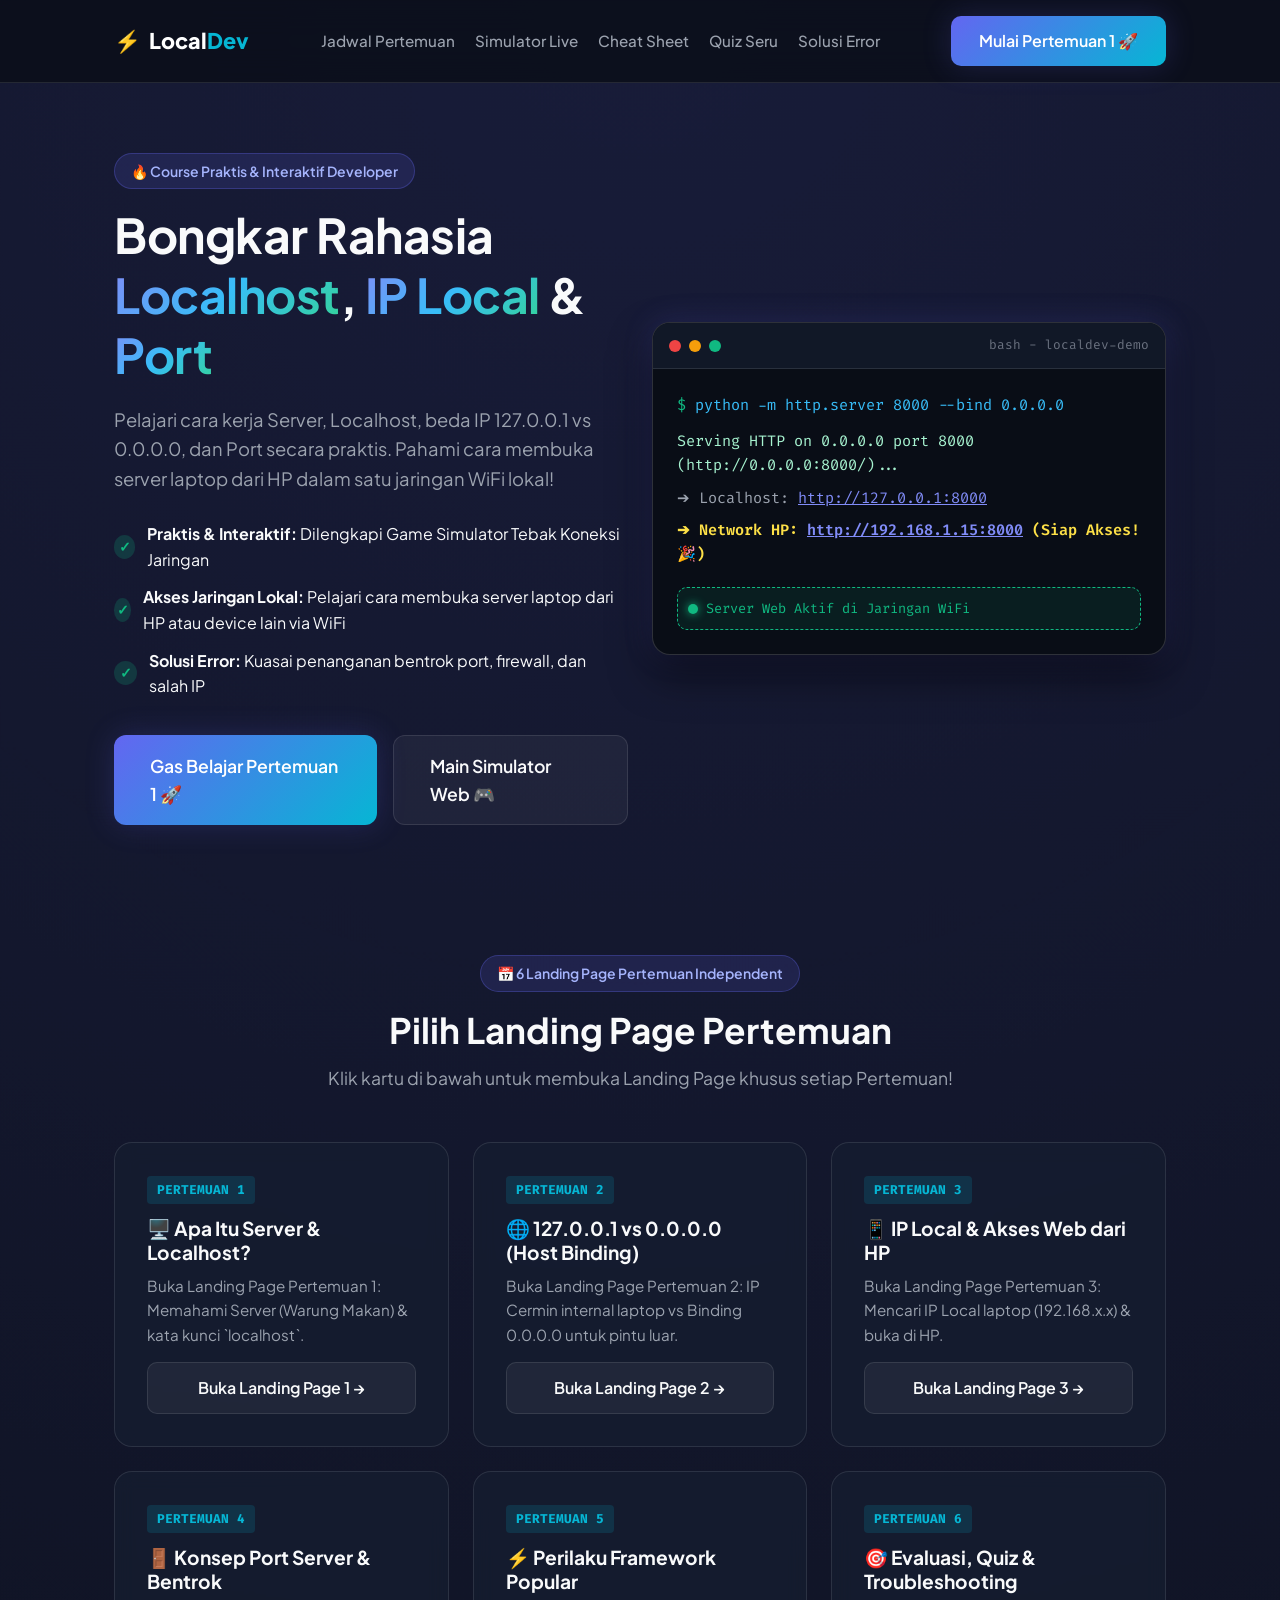
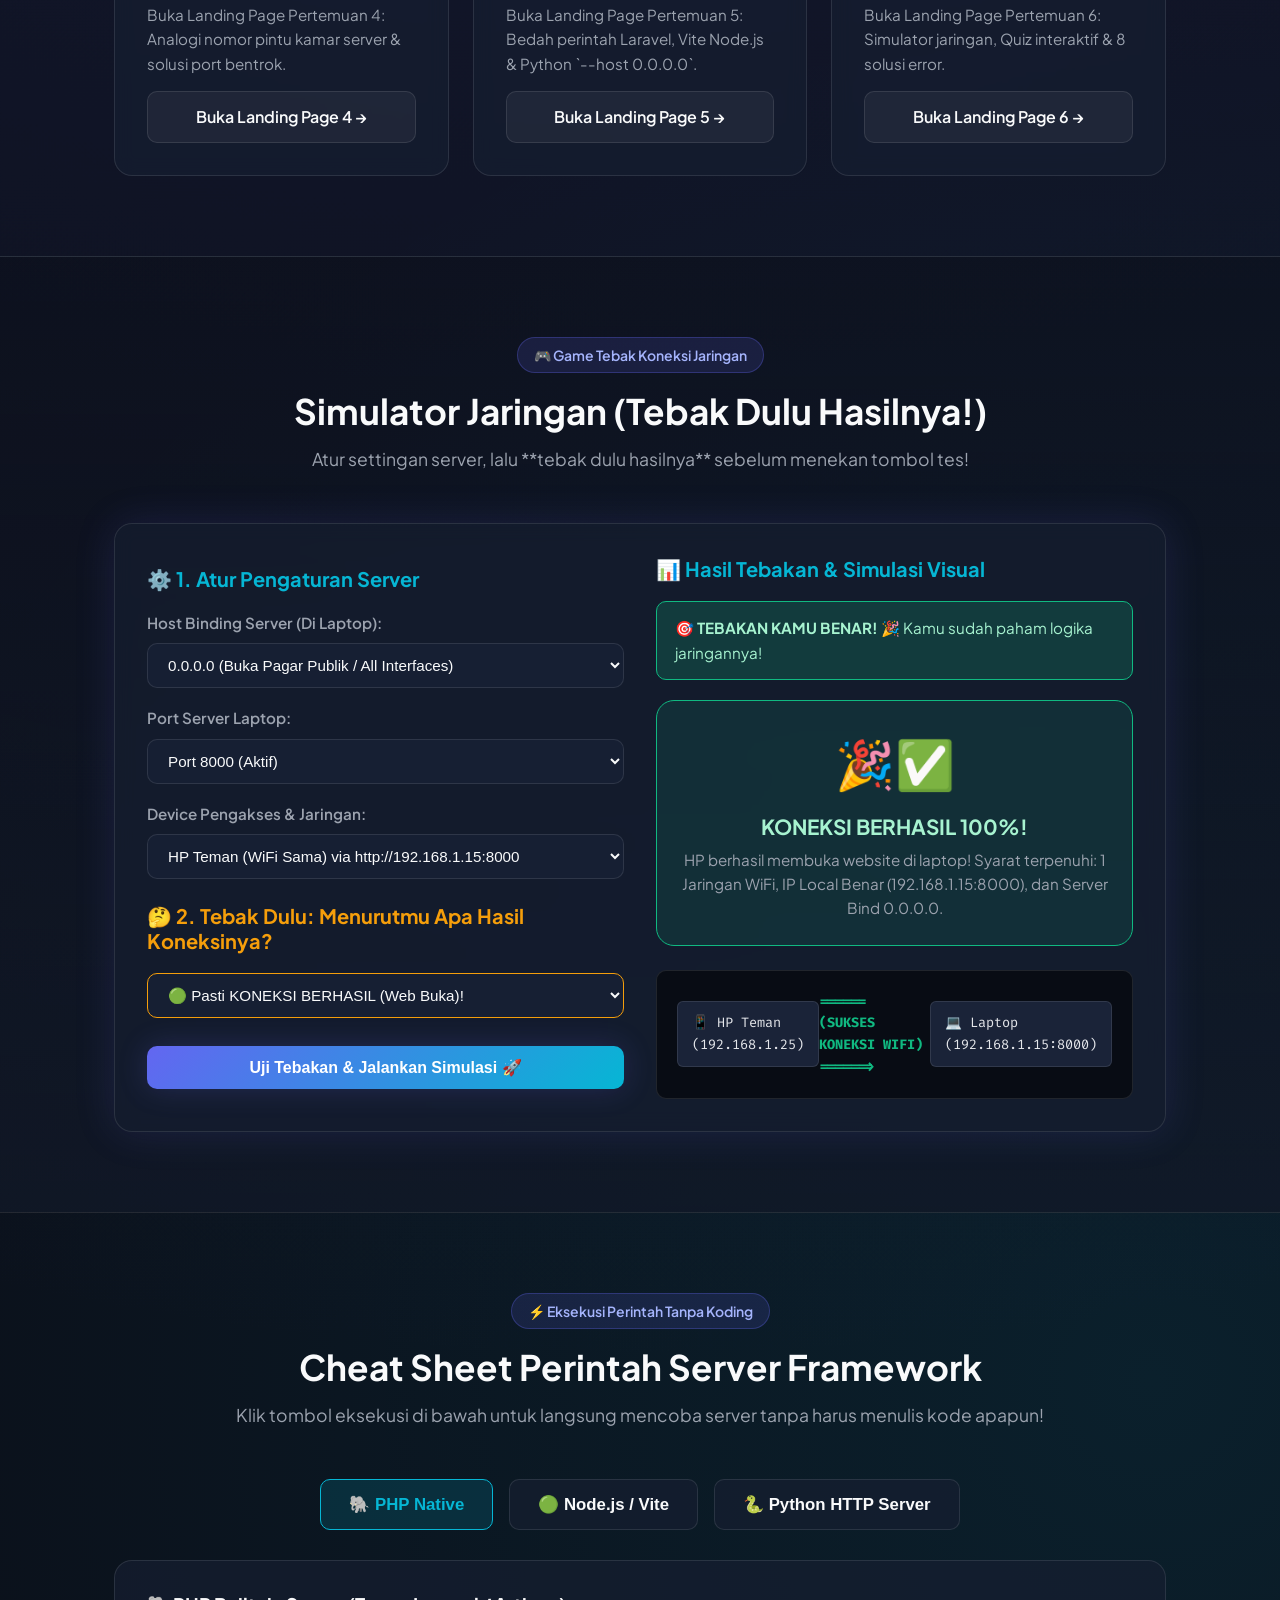
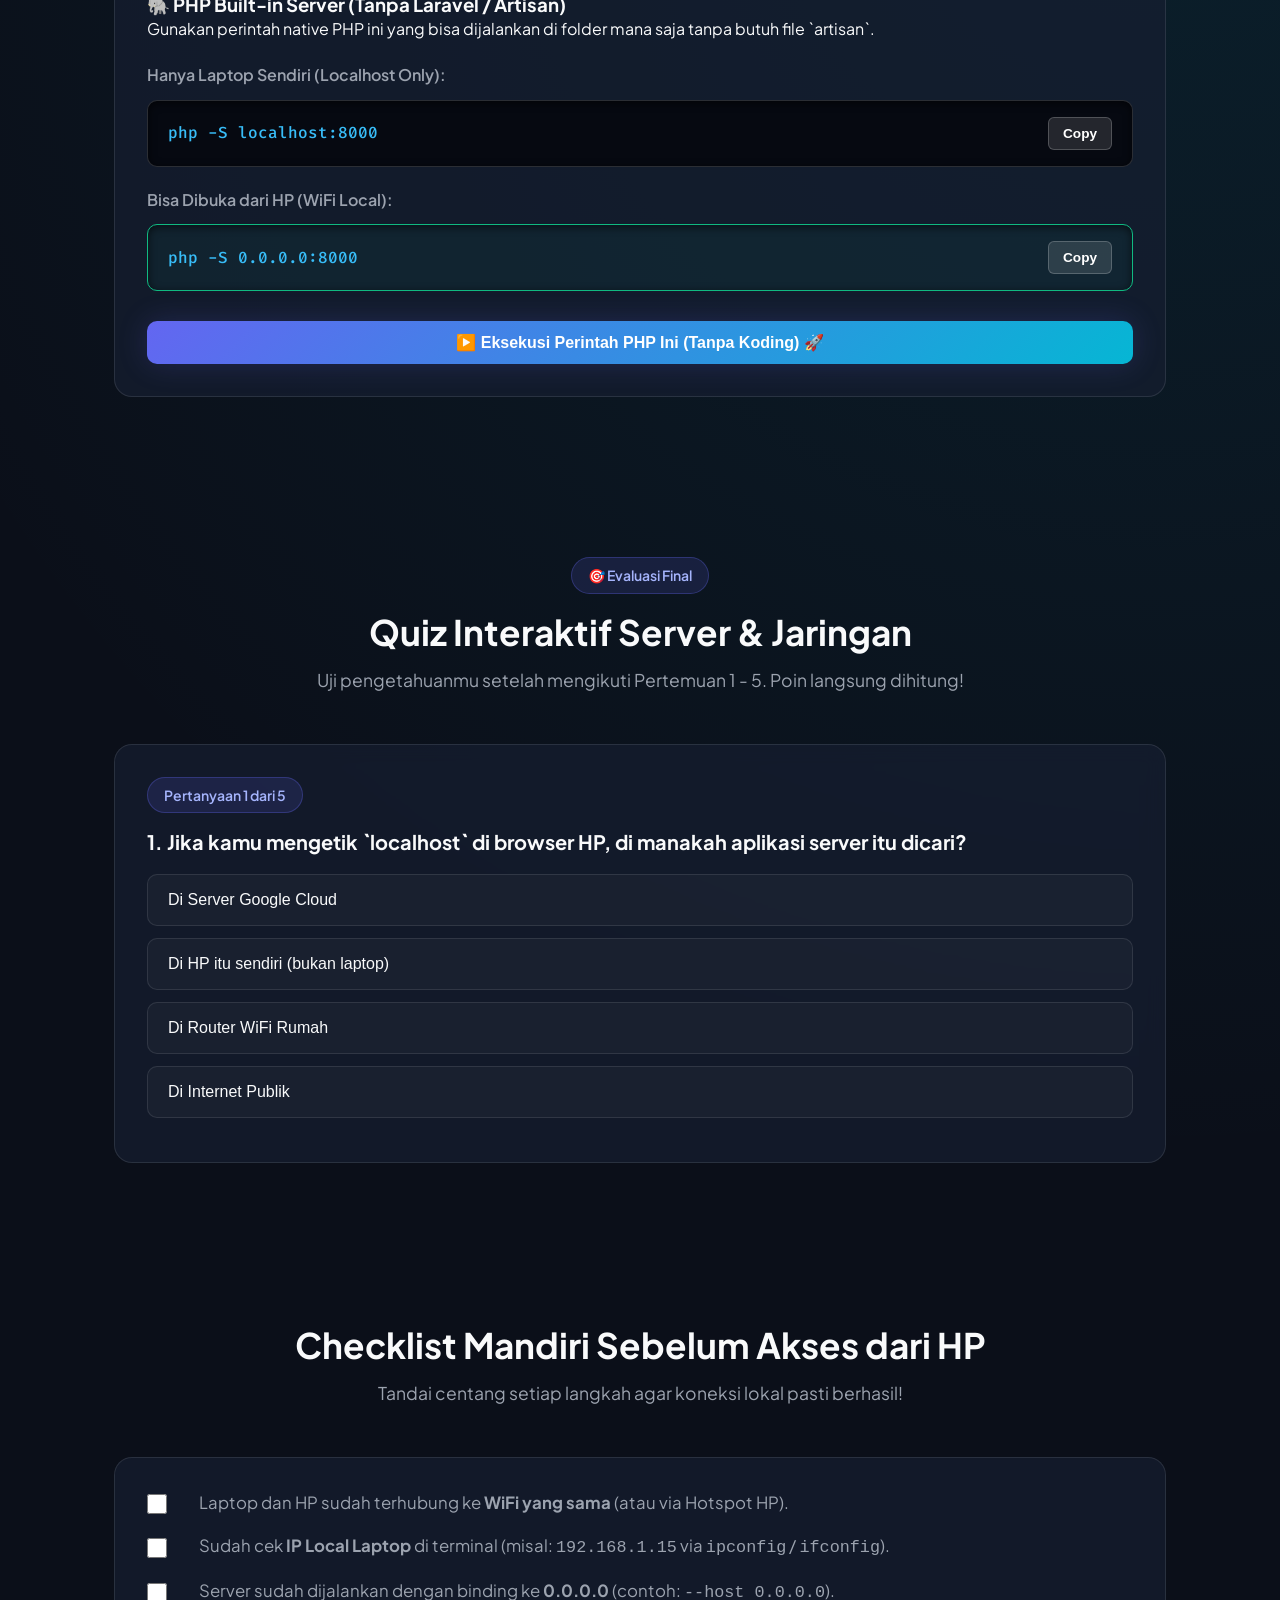
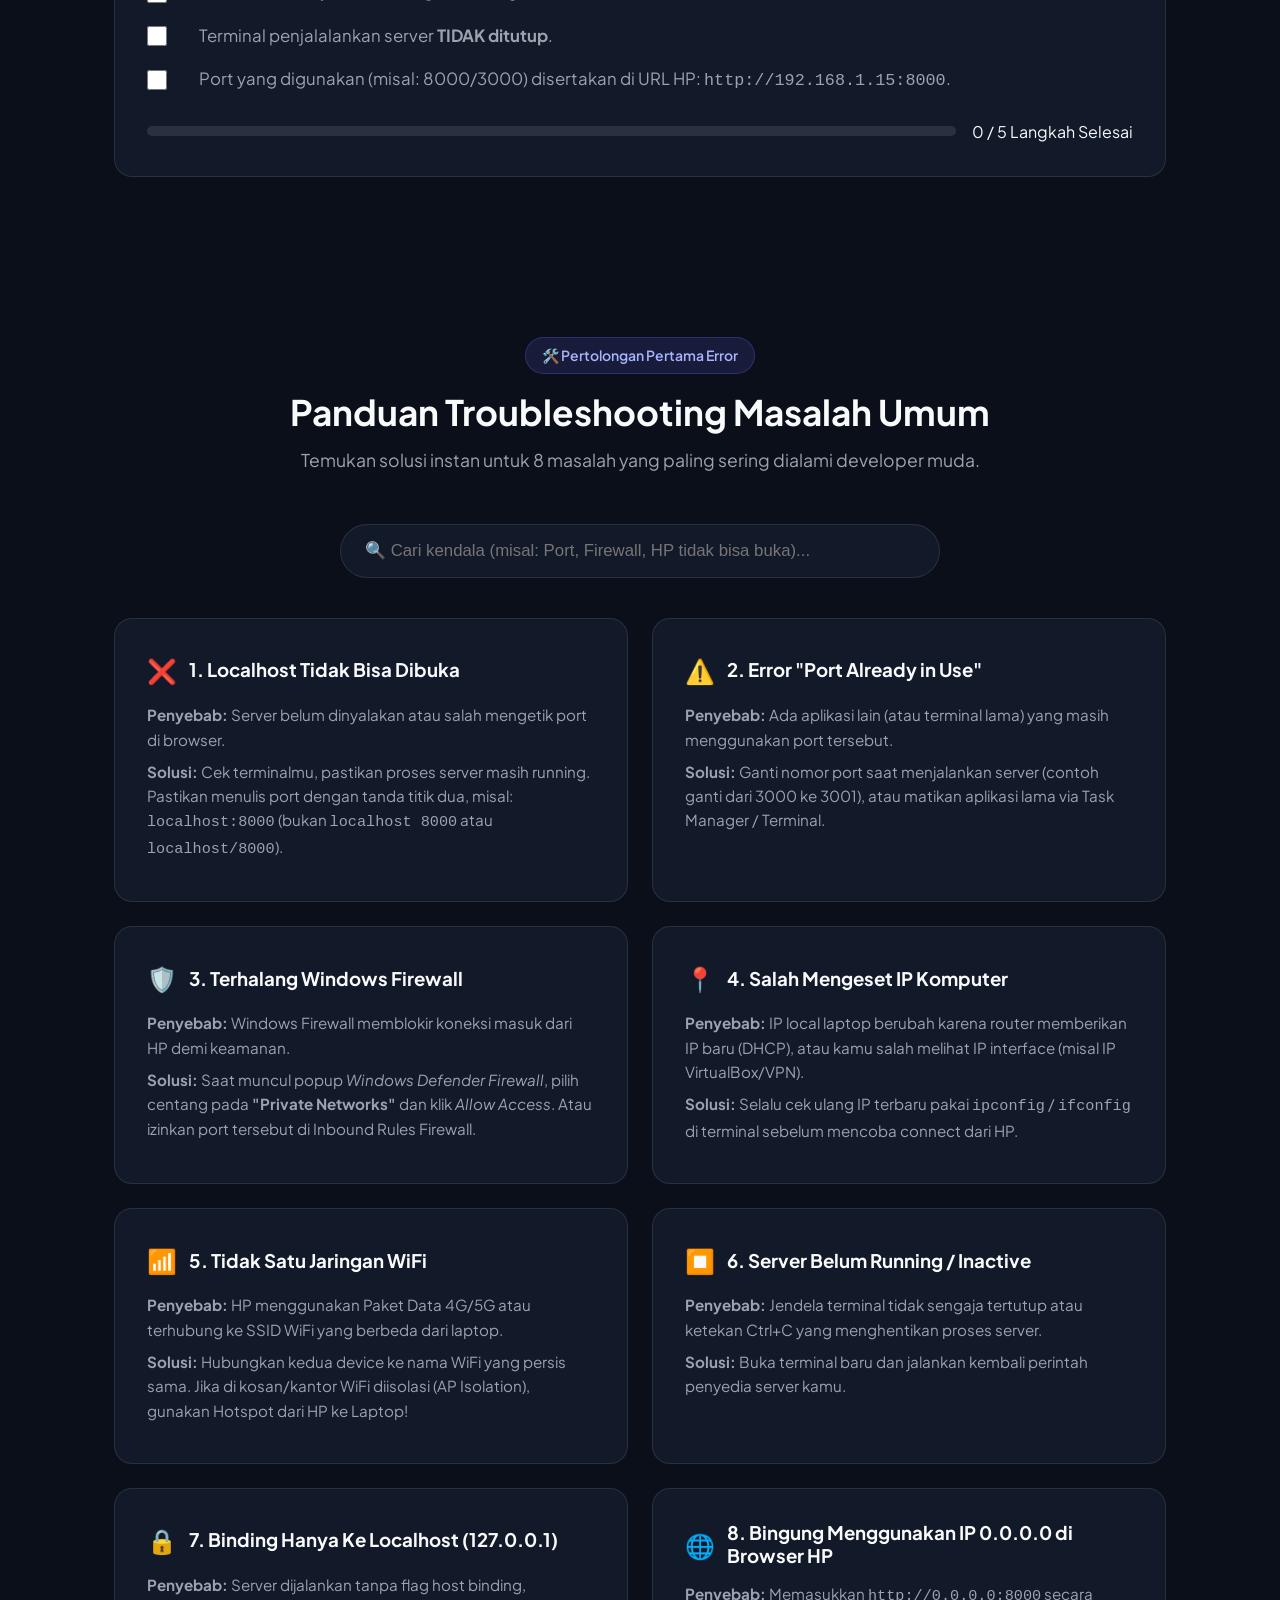
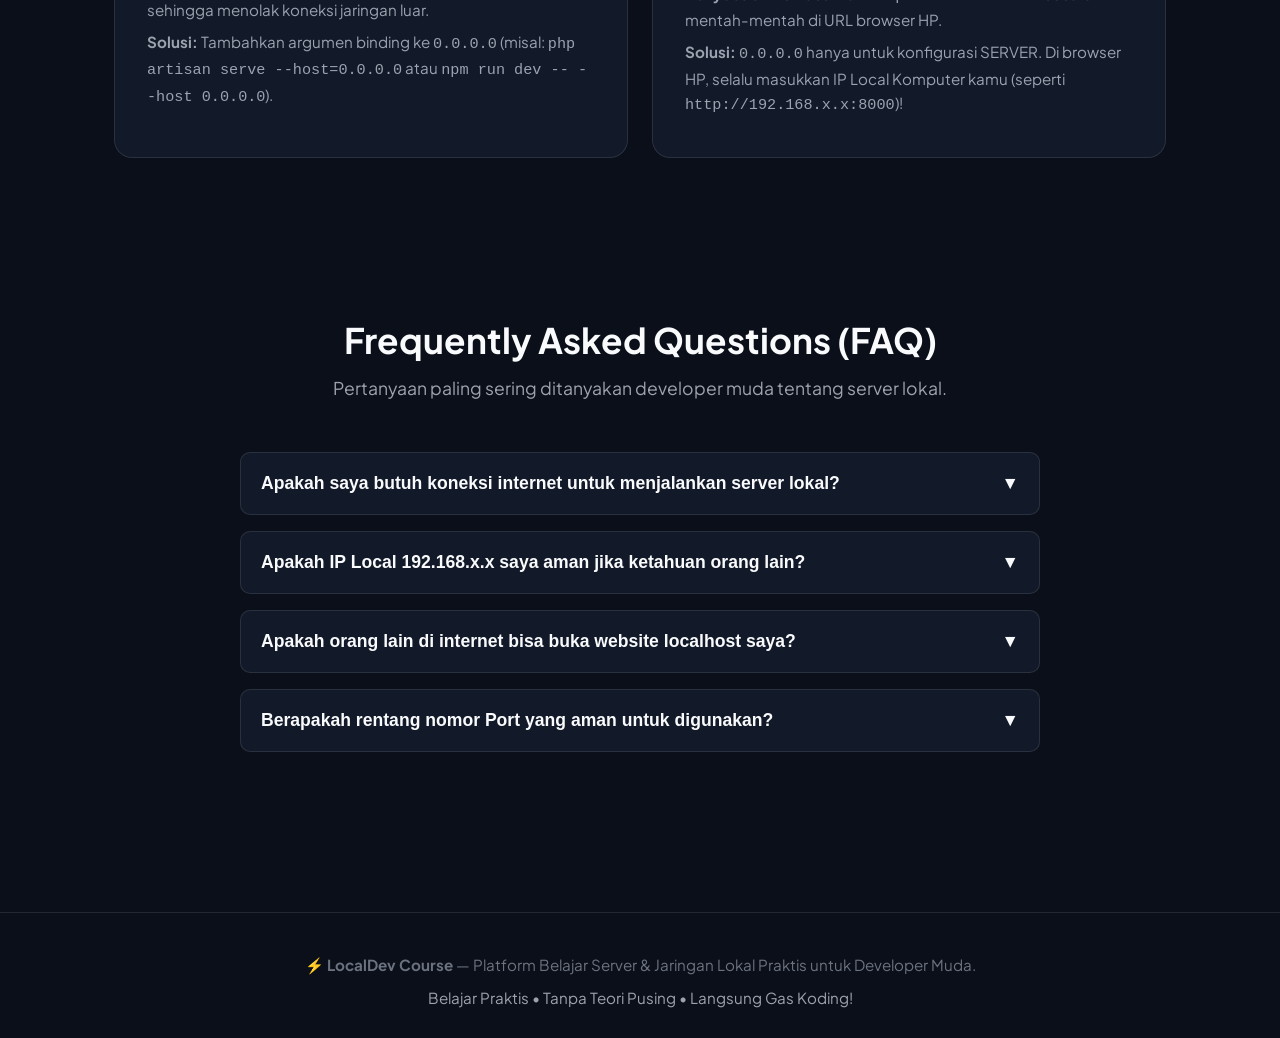
==== index.html @ bf2e50c4 "fix: Refine subtitle and benefit points for precise network accessibility wording" ====
<!DOCTYPE html>
<html lang="id">
<head>
    <meta charset="UTF-8">
    <meta name="viewport" content="width=device-width, initial-scale=1.0">
    <title>LocalDev: Master Localhost, IP Local & Port Server</title>
    <meta name="description" content="Course online interaktif 100% praktis. Pahami Server, Localhost, IP 127.0.0.1, 0.0.0.0, IP Local 192.168.x.x, dan Port tanpa teori pusing.">
    <link rel="preconnect" href="https://fonts.googleapis.com">
    <link rel="preconnect" href="https://fonts.gstatic.com" crossorigin>
    <link href="https://fonts.googleapis.com/css2?family=Plus+Jakarta+Sans:wght@400;500;600;700;800&family=Fira+Code:wght@400;500;600&display=swap" rel="stylesheet">
    <link rel="stylesheet" href="style.css">
</head>
<body>

    <!-- Header Navigation -->
    <header class="navbar">
        <div class="container nav-container">
            <a href="#" class="logo">
                <span class="logo-icon">⚡</span>
                <span class="logo-text">Local<span class="highlight">Dev</span></span>
            </a>
            <nav class="nav-links">
                <a href="#silabus">Jadwal Pertemuan</a>
                <a href="#simulator">Simulator Live</a>
                <a href="#comparator">Cheat Sheet</a>
                <a href="#quiz">Quiz Seru</a>
                <a href="#troubleshooting">Solusi Error</a>
            </nav>
            <a href="./pertemuan-1/index.html" class="btn btn-primary nav-cta">Mulai Pertemuan 1 🚀</a>
        </div>
    </header>

    <!-- Hero Section -->
    <section class="hero-section">
        <div class="container grid hero-grid">
            <div class="hero-content">
                <div class="badge">🔥 Course Praktis & Interaktif Developer</div>
                <h1 class="hero-title">
                    Bongkar Rahasia <span class="gradient-text">Localhost</span>, <span class="gradient-text">IP Local</span> & <span class="gradient-text">Port</span>
                </h1>
                <p class="hero-subtitle">
                    Pelajari cara kerja Server, Localhost, beda IP 127.0.0.1 vs 0.0.0.0, dan Port secara praktis. Pahami cara membuka server laptop dari HP dalam satu jaringan WiFi lokal!
                </p>
                <div class="hero-benefits">
                    <div class="benefit-item">
                        <span class="check-icon">✓</span>
                        <span><strong>Praktis & Interaktif:</strong> Dilengkapi Game Simulator Tebak Koneksi Jaringan</span>
                    </div>
                    <div class="benefit-item">
                        <span class="check-icon">✓</span>
                        <span><strong>Akses Jaringan Lokal:</strong> Pelajari cara membuka server laptop dari HP atau device lain via WiFi</span>
                    </div>
                    <div class="benefit-item">
                        <span class="check-icon">✓</span>
                        <span><strong>Solusi Error:</strong> Kuasai penanganan bentrok port, firewall, dan salah IP</span>
                    </div>
                </div>
                <div class="hero-actions">
                    <a href="./pertemuan-1/index.html" class="btn btn-primary btn-lg">Gas Belajar Pertemuan 1 🚀</a>
                    <a href="#simulator" class="btn btn-outline btn-lg">Main Simulator Web 🎮</a>
                </div>
            </div>

            <!-- Terminal Hero Visual -->
            <div class="hero-visual">
                <div class="terminal-card">
                    <div class="terminal-header">
                        <div class="dots">
                            <span class="dot red"></span>
                            <span class="dot yellow"></span>
                            <span class="dot green"></span>
                        </div>
                        <span class="terminal-title">bash - localdev-demo</span>
                    </div>
                    <div class="terminal-body">
                        <p class="cmd"><span class="prompt">$</span> python -m http.server 8000 --bind 0.0.0.0</p>
                        <p class="output success">Serving HTTP on 0.0.0.0 port 8000 (http://0.0.0.0:8000/)...</p>
                        <p class="output info">➔ Localhost:  <a href="#">http://127.0.0.1:8000</a></p>
                        <p class="output highlight-net">➔ Network HP:  <a href="#">http://192.168.1.15:8000</a> (Siap Akses! 🎉)</p>
                        <div class="terminal-interactive-status">
                            <span class="status-indicator online"></span> Server Web Aktif di Jaringan WiFi
                        </div>
                    </div>
                </div>
            </div>
        </div>
    </section>

    <!-- Silabus Summary Section -->
    <section id="silabus" class="section silabus-section">
        <div class="container">
            <div class="section-header text-center">
                <div class="badge">📅 6 Landing Page Pertemuan Independent</div>
                <h2 class="section-title">Pilih Landing Page Pertemuan</h2>
                <p class="section-subtitle">Klik kartu di bawah untuk membuka Landing Page khusus setiap Pertemuan!</p>
            </div>

            <div class="grid silabus-grid">
                <!-- P1 -->
                <a href="./pertemuan-1/index.html" class="card silabus-card" style="text-decoration: none;">
                    <span class="p-badge">PERTEMUAN 1</span>
                    <h3>🖥️ Apa Itu Server & Localhost?</h3>
                    <p>Buka Landing Page Pertemuan 1: Memahami Server (Warung Makan) & kata kunci `localhost`.</p>
                    <span class="btn btn-outline" style="margin-top: 15px; width: 100%;">Buka Landing Page 1 →</span>
                </a>
                <!-- P2 -->
                <a href="./pertemuan-2/index.html" class="card silabus-card" style="text-decoration: none;">
                    <span class="p-badge">PERTEMUAN 2</span>
                    <h3>🌐 127.0.0.1 vs 0.0.0.0 (Host Binding)</h3>
                    <p>Buka Landing Page Pertemuan 2: IP Cermin internal laptop vs Binding 0.0.0.0 untuk pintu luar.</p>
                    <span class="btn btn-outline" style="margin-top: 15px; width: 100%;">Buka Landing Page 2 →</span>
                </a>
                <!-- P3 -->
                <a href="./pertemuan-3/index.html" class="card silabus-card" style="text-decoration: none;">
                    <span class="p-badge">PERTEMUAN 3</span>
                    <h3>📱 IP Local & Akses Web dari HP</h3>
                    <p>Buka Landing Page Pertemuan 3: Mencari IP Local laptop (192.168.x.x) & buka di HP.</p>
                    <span class="btn btn-outline" style="margin-top: 15px; width: 100%;">Buka Landing Page 3 →</span>
                </a>
                <!-- P4 -->
                <a href="./pertemuan-4/index.html" class="card silabus-card" style="text-decoration: none;">
                    <span class="p-badge">PERTEMUAN 4</span>
                    <h3>🚪 Konsep Port Server & Bentrok</h3>
                    <p>Buka Landing Page Pertemuan 4: Analogi nomor pintu kamar server & solusi port bentrok.</p>
                    <span class="btn btn-outline" style="margin-top: 15px; width: 100%;">Buka Landing Page 4 →</span>
                </a>
                <!-- P5 -->
                <a href="./pertemuan-5/index.html" class="card silabus-card" style="text-decoration: none;">
                    <span class="p-badge">PERTEMUAN 5</span>
                    <h3>⚡ Perilaku Framework Popular</h3>
                    <p>Buka Landing Page Pertemuan 5: Bedah perintah Laravel, Vite Node.js & Python `--host 0.0.0.0`.</p>
                    <span class="btn btn-outline" style="margin-top: 15px; width: 100%;">Buka Landing Page 5 →</span>
                </a>
                <!-- P6 -->
                <a href="./pertemuan-6/index.html" class="card silabus-card" style="text-decoration: none;">
                    <span class="p-badge">PERTEMUAN 6</span>
                    <h3>🎯 Evaluasi, Quiz & Troubleshooting</h3>
                    <p>Buka Landing Page Pertemuan 6: Simulator jaringan, Quiz interaktif & 8 solusi error.</p>
                    <span class="btn btn-outline" style="margin-top: 15px; width: 100%;">Buka Landing Page 6 →</span>
                </a>
            </div>
        </div>
    </section>

    <!-- Interactive Simulator Game with Guess Step -->
    <section id="simulator" class="section simulator-section">
        <div class="container">
            <div class="section-header text-center">
                <div class="badge">🎮 Game Tebak Koneksi Jaringan</div>
                <h2 class="section-title">Simulator Jaringan (Tebak Dulu Hasilnya!)</h2>
                <p class="section-subtitle">Atur settingan server, lalu **tebak dulu hasilnya** sebelum menekan tombol tes!</p>
            </div>

            <div class="card simulator-card">
                <div class="grid simulator-grid">
                    <!-- Controls & Guess Input -->
                    <div class="sim-controls">
                        <h3>⚙️ 1. Atur Pengaturan Server</h3>
                        
                        <div class="sim-group">
                            <label>Host Binding Server (Di Laptop):</label>
                            <select id="sim-bind" class="sim-select">
                                <option value="127.0.0.1">127.0.0.1 (Loopback / Cermin Intern)</option>
                                <option value="0.0.0.0" selected>0.0.0.0 (Buka Pagar Publik / All Interfaces)</option>
                            </select>
                        </div>

                        <div class="sim-group">
                            <label>Port Server Laptop:</label>
                            <select id="sim-port" class="sim-select">
                                <option value="8000">Port 8000 (Aktif)</option>
                                <option value="3000">Port 3000 (Bentrok dengan Node.js)</option>
                            </select>
                        </div>

                        <div class="sim-group">
                            <label>Device Pengakses & Jaringan:</label>
                            <select id="sim-device" class="sim-select">
                                <option value="laptop-localhost">Laptop Sendiri via http://localhost:8000</option>
                                <option value="hp-wifi-correct" selected>HP Teman (WiFi Sama) via http://192.168.1.15:8000</option>
                                <option value="hp-wifi-wrong-ip">HP Teman (WiFi Sama) via http://0.0.0.0:8000 (Salah IP)</option>
                                <option value="hp-cellular">HP Pakai Paket Data 4G/5G (Beda Jaringan)</option>
                            </select>
                        </div>

                        <h3 style="margin-top: 24px; color: var(--warning);">🤔 2. Tebak Dulu: Menurutmu Apa Hasil Koneksinya?</h3>
                        <div class="sim-group">
                            <select id="sim-guess" class="sim-select" style="border-color: var(--warning);">
                                <option value="success">🟢 Pasti KONEKSI BERHASIL (Web Buka)!</option>
                                <option value="refused">🔒 KONEKSI DITOLAK (Locked 127.0.0.1)</option>
                                <option value="conflict">💥 ERROR PORT BENTROK (Port in Use)</option>
                                <option value="fail_net">📡 GAGAL (Beda Jaringan / Salah Tulis IP)</option>
                            </select>
                        </div>

                        <button class="btn btn-primary w-100" onclick="runSimulation()">Uji Tebakan & Jalankan Simulasi 🚀</button>
                    </div>

                    <!-- Visual Output & Guess Feedback -->
                    <div class="sim-visual-box">
                        <h3>📊 Hasil Tebakan & Simulasi Visual</h3>
                        
                        <div id="sim-guess-feedback" class="guess-badge correct">
                            🎯 Pilih settingan di samping dan tebak hasilnya!
                        </div>

                        <div id="sim-result-card" class="sim-status-card success">
                            <div class="sim-icon" id="sim-icon">🎉</div>
                            <h4 id="sim-status-title">Koneksi Berhasil!</h4>
                            <p id="sim-status-desc">HP berhasil mengakses website di laptop karena server menggunakan binding 0.0.0.0 dan berada dalam 1 jaringan WiFi yang sama.</p>
                        </div>

                        <div class="sim-flow-diagram">
                            <div class="flow-node" id="node-device">📱 HP Teman (192.168.1.25)</div>
                            <div class="flow-line" id="flow-line">-------------------></div>
                            <div class="flow-node" id="node-server">💻 Laptop (192.168.1.15:8000)</div>
                        </div>
                    </div>
                </div>
            </div>
        </div>
    </section>

    <!-- Framework Command Comparator Section (Zero-Code Execution) -->
    <section id="comparator" class="section comparator-section">
        <div class="container">
            <div class="section-header text-center">
                <div class="badge">⚡ Eksekusi Perintah Tanpa Koding</div>
                <h2 class="section-title">Cheat Sheet Perintah Server Framework</h2>
                <p class="section-subtitle">Klik tombol eksekusi di bawah untuk langsung mencoba server tanpa harus menulis kode apapun!</p>
            </div>

            <div class="comparator-wrapper">
                <div class="lang-selector">
                    <button class="lang-btn active" onclick="switchLang('php')">🐘 PHP Native</button>
                    <button class="lang-btn" onclick="switchLang('node')">🟢 Node.js / Vite</button>
                    <button class="lang-btn" onclick="switchLang('python')">🐍 Python HTTP Server</button>
                </div>

                <div class="lang-box-container">
                    <!-- PHP -->
                    <div id="lang-php" class="lang-card active">
                        <h3>🐘 PHP Built-in Server (Tanpa Laravel / Artisan)</h3>
                        <p>Gunakan perintah native PHP ini yang bisa dijalankan di folder mana saja tanpa butuh file `artisan`.</p>
                        <div class="cmd-group">
                            <label>Hanya Laptop Sendiri (Localhost Only):</label>
                            <div class="code-block">
                                <code>php -S localhost:8000</code>
                                <button class="copy-btn" onclick="copyCode(this)">Copy</button>
                            </div>
                        </div>
                        <div class="cmd-group">
                            <label>Bisa Dibuka dari HP (WiFi Local):</label>
                            <div class="code-block highlight-code">
                                <code>php -S 0.0.0.0:8000</code>
                                <button class="copy-btn" onclick="copyCode(this)">Copy</button>
                            </div>
                        </div>
                        
                        <div style="margin-top: 20px;">
                            <button class="btn btn-primary w-100" onclick="executeCheatCode('php')">▶️ Eksekusi Perintah PHP Ini (Tanpa Koding) 🚀</button>
                        </div>
                        
                        <div id="term-output-php" class="terminal-card hidden" style="margin-top: 20px; font-size: 0.9rem;"></div>
                    </div>

                    <!-- Node.js -->
                    <div id="lang-node" class="lang-card">
                        <h3>🟢 Node.js & Vite Commands</h3>
                        <p>Vite / Next.js membatasi akses network demi keamanan default development.</p>
                        <div class="cmd-group">
                            <label>Hanya Laptop Sendiri (Localhost Only):</label>
                            <div class="code-block">
                                <code>npm run dev</code>
                                <button class="copy-btn" onclick="copyCode(this)">Copy</button>
                            </div>
                        </div>
                        <div class="cmd-group">
                            <label>Bisa Dibuka dari HP (WiFi Local):</label>
                            <div class="code-block highlight-code">
                                <code>npm run dev -- --host 0.0.0.0</code>
                                <button class="copy-btn" onclick="copyCode(this)">Copy</button>
                            </div>
                        </div>
                        
                        <div style="margin-top: 20px;">
                            <button class="btn btn-primary w-100" onclick="executeCheatCode('node')">▶️ Eksekusi Perintah Node/Vite Ini (Tanpa Koding) 🚀</button>
                        </div>

                        <div id="term-output-node" class="terminal-card hidden" style="margin-top: 20px; font-size: 0.9rem;"></div>
                    </div>

                    <!-- Python -->
                    <div id="lang-python" class="lang-card">
                        <h3>🐍 Python Server Commands</h3>
                        <p>Server web praktis bawaan Python tanpa install library/framework tambahan.</p>
                        <div class="cmd-group">
                            <label>Hanya Laptop Sendiri (Loopback):</label>
                            <div class="code-block">
                                <code>python -m http.server 8000 --bind 127.0.0.1</code>
                                <button class="copy-btn" onclick="copyCode(this)">Copy</button>
                            </div>
                        </div>
                        <div class="cmd-group">
                            <label>Bisa Dibuka dari HP (WiFi Local):</label>
                            <div class="code-block highlight-code">
                                <code>python -m http.server 8000 --bind 0.0.0.0</code>
                                <button class="copy-btn" onclick="copyCode(this)">Copy</button>
                            </div>
                        </div>
                        
                        <div style="margin-top: 20px;">
                            <button class="btn btn-primary w-100" onclick="executeCheatCode('python')">▶️ Eksekusi Perintah Python Ini (Tanpa Koding) 🚀</button>
                        </div>

                        <div id="term-output-python" class="terminal-card hidden" style="margin-top: 20px; font-size: 0.9rem;"></div>
                    </div>
                </div>
            </div>
        </div>
    </section>

    <!-- Quiz Interaktif Section -->
    <section id="quiz" class="section quiz-section">
        <div class="container">
            <div class="section-header text-center">
                <div class="badge">🎯 Evaluasi Final</div>
                <h2 class="section-title">Quiz Interaktif Server & Jaringan</h2>
                <p class="section-subtitle">Uji pengetahuanmu setelah mengikuti Pertemuan 1 - 5. Poin langsung dihitung!</p>
            </div>

            <div class="quiz-container card">
                <div id="quiz-wrapper">
                    <!-- Dynamic Quiz Rendered via JS -->
                </div>
                <div id="quiz-result" class="quiz-result hidden">
                    <h3>🎉 Hasil Quiz Kamu: <span id="score-text">0/5</span></h3>
                    <p id="feedback-text"></p>
                    <button class="btn btn-primary" onclick="resetQuiz()">Coba Lagi 🔄</button>
                </div>
            </div>
        </div>
    </section>

    <!-- Practical Checklist Section -->
    <section class="section checklist-section">
        <div class="container">
            <div class="section-header text-center">
                <h2 class="section-title">Checklist Mandiri Sebelum Akses dari HP</h2>
                <p class="section-subtitle">Tandai centang setiap langkah agar koneksi lokal pasti berhasil!</p>
            </div>

            <div class="checklist-card card">
                <ul class="interactive-checklist">
                    <li>
                        <label class="check-container">
                            <input type="checkbox" onchange="updateChecklistProgress()">
                            <span class="checkmark"></span>
                            <span>Laptop dan HP sudah terhubung ke <strong>WiFi yang sama</strong> (atau via Hotspot HP).</span>
                        </label>
                    </li>
                    <li>
                        <label class="check-container">
                            <input type="checkbox" onchange="updateChecklistProgress()">
                            <span class="checkmark"></span>
                            <span>Sudah cek <strong>IP Local Laptop</strong> di terminal (misal: <code>192.168.1.15</code> via <code>ipconfig</code> / <code>ifconfig</code>).</span>
                        </label>
                    </li>
                    <li>
                        <label class="check-container">
                            <input type="checkbox" onchange="updateChecklistProgress()">
                            <span class="checkmark"></span>
                            <span>Server sudah dijalankan dengan binding ke <strong>0.0.0.0</strong> (contoh: <code>--host 0.0.0.0</code>).</span>
                        </label>
                    </li>
                    <li>
                        <label class="check-container">
                            <input type="checkbox" onchange="updateChecklistProgress()">
                            <span class="checkmark"></span>
                            <span>Terminal penjalalankan server <strong>TIDAK ditutup</strong>.</span>
                        </label>
                    </li>
                    <li>
                        <label class="check-container">
                            <input type="checkbox" onchange="updateChecklistProgress()">
                            <span class="checkmark"></span>
                            <span>Port yang digunakan (misal: 8000/3000) disertakan di URL HP: <code>http://192.168.1.15:8000</code>.</span>
                        </label>
                    </li>
                </ul>
                <div class="checklist-progress">
                    <div class="progress-bar"><div id="progress-fill" class="fill" style="width: 0%;"></div></div>
                    <span id="progress-text">0 / 5 Langkah Selesai</span>
                </div>
            </div>
        </div>
    </section>

    <!-- Troubleshooting Section -->
    <section id="troubleshooting" class="section troubleshooting-section">
        <div class="container">
            <div class="section-header text-center">
                <div class="badge">🛠️ Pertolongan Pertama Error</div>
                <h2 class="section-title">Panduan Troubleshooting Masalah Umum</h2>
                <p class="section-subtitle">Temukan solusi instan untuk 8 masalah yang paling sering dialami developer muda.</p>
            </div>

            <div class="search-box">
                <input type="text" id="trouble-search" placeholder="🔍 Cari kendala (misal: Port, Firewall, HP tidak bisa buka)..." onkeyup="filterTrouble()">
            </div>

            <div class="grid trouble-grid" id="trouble-list">

                <!-- 1 -->
                <div class="card trouble-card">
                    <div class="trouble-header">
                        <span class="trouble-icon">❌</span>
                        <h3>1. Localhost Tidak Bisa Dibuka</h3>
                    </div>
                    <div class="trouble-body">
                        <p><strong>Penyebab:</strong> Server belum dinyalakan atau salah mengetik port di browser.</p>
                        <p><strong>Solusi:</strong> Cek terminalmu, pastikan proses server masih running. Pastikan menulis port dengan tanda titik dua, misal: <code>localhost:8000</code> (bukan <code>localhost 8000</code> atau <code>localhost/8000</code>).</p>
                    </div>
                </div>

                <!-- 2 -->
                <div class="card trouble-card">
                    <div class="trouble-header">
                        <span class="trouble-icon">⚠️</span>
                        <h3>2. Error "Port Already in Use"</h3>
                    </div>
                    <div class="trouble-body">
                        <p><strong>Penyebab:</strong> Ada aplikasi lain (atau terminal lama) yang masih menggunakan port tersebut.</p>
                        <p><strong>Solusi:</strong> Ganti nomor port saat menjalankan server (contoh ganti dari 3000 ke 3001), atau matikan aplikasi lama via Task Manager / Terminal.</p>
                    </div>
                </div>

                <!-- 3 -->
                <div class="card trouble-card">
                    <div class="trouble-header">
                        <span class="trouble-icon">🛡️</span>
                        <h3>3. Terhalang Windows Firewall</h3>
                    </div>
                    <div class="trouble-body">
                        <p><strong>Penyebab:</strong> Windows Firewall memblokir koneksi masuk dari HP demi keamanan.</p>
                        <p><strong>Solusi:</strong> Saat muncul popup <i>Windows Defender Firewall</i>, pilih centang pada <strong>"Private Networks"</strong> dan klik <i>Allow Access</i>. Atau izinkan port tersebut di Inbound Rules Firewall.</p>
                    </div>
                </div>

                <!-- 4 -->
                <div class="card trouble-card">
                    <div class="trouble-header">
                        <span class="trouble-icon">📍</span>
                        <h3>4. Salah Mengeset IP Komputer</h3>
                    </div>
                    <div class="trouble-body">
                        <p><strong>Penyebab:</strong> IP local laptop berubah karena router memberikan IP baru (DHCP), atau kamu salah melihat IP interface (misal IP VirtualBox/VPN).</p>
                        <p><strong>Solusi:</strong> Selalu cek ulang IP terbaru pakai <code>ipconfig</code> / <code>ifconfig</code> di terminal sebelum mencoba connect dari HP.</p>
                    </div>
                </div>

                <!-- 5 -->
                <div class="card trouble-card">
                    <div class="trouble-header">
                        <span class="trouble-icon">📶</span>
                        <h3>5. Tidak Satu Jaringan WiFi</h3>
                    </div>
                    <div class="trouble-body">
                        <p><strong>Penyebab:</strong> HP menggunakan Paket Data 4G/5G atau terhubung ke SSID WiFi yang berbeda dari laptop.</p>
                        <p><strong>Solusi:</strong> Hubungkan kedua device ke nama WiFi yang persis sama. Jika di kosan/kantor WiFi diisolasi (AP Isolation), gunakan Hotspot dari HP ke Laptop!</p>
                    </div>
                </div>

                <!-- 6 -->
                <div class="card trouble-card">
                    <div class="trouble-header">
                        <span class="trouble-icon">⏹️</span>
                        <h3>6. Server Belum Running / Inactive</h3>
                    </div>
                    <div class="trouble-body">
                        <p><strong>Penyebab:</strong> Jendela terminal tidak sengaja tertutup atau ketekan Ctrl+C yang menghentikan proses server.</p>
                        <p><strong>Solusi:</strong> Buka terminal baru dan jalankan kembali perintah penyedia server kamu.</p>
                    </div>
                </div>

                <!-- 7 -->
                <div class="card trouble-card">
                    <div class="trouble-header">
                        <span class="trouble-icon">🔒</span>
                        <h3>7. Binding Hanya Ke Localhost (127.0.0.1)</h3>
                    </div>
                    <div class="trouble-body">
                        <p><strong>Penyebab:</strong> Server dijalankan tanpa flag host binding, sehingga menolak koneksi jaringan luar.</p>
                        <p><strong>Solusi:</strong> Tambahkan argumen binding ke <code>0.0.0.0</code> (misal: <code>php artisan serve --host=0.0.0.0</code> atau <code>npm run dev -- --host 0.0.0.0</code>).</p>
                    </div>
                </div>

                <!-- 8 -->
                <div class="card trouble-card">
                    <div class="trouble-header">
                        <span class="trouble-icon">🌐</span>
                        <h3>8. Bingung Menggunakan IP 0.0.0.0 di Browser HP</h3>
                    </div>
                    <div class="trouble-body">
                        <p><strong>Penyebab:</strong> Memasukkan <code>http://0.0.0.0:8000</code> secara mentah-mentah di URL browser HP.</p>
                        <p><strong>Solusi:</strong> <code>0.0.0.0</code> hanya untuk konfigurasi SERVER. Di browser HP, selalu masukkan IP Local Komputer kamu (seperti <code>http://192.168.x.x:8000</code>)!</p>
                    </div>
                </div>

            </div>
        </div>
    </section>

    <!-- FAQ Section -->
    <section class="section faq-section">
        <div class="container">
            <div class="section-header text-center">
                <h2 class="section-title">Frequently Asked Questions (FAQ)</h2>
                <p class="section-subtitle">Pertanyaan paling sering ditanyakan developer muda tentang server lokal.</p>
            </div>

            <div class="faq-accordion">
                <div class="faq-item">
                    <button class="faq-question">Apakah saya butuh koneksi internet untuk menjalankan server lokal? <span class="arrow">▼</span></button>
                    <div class="faq-answer">
                        <p><strong>TIDAK!</strong> Server lokal dan IP local berjalan di jaringan internal (LAN/WiFi lokal). Tanpa kuota internet pun, HP dan Laptop kamu bisa saling terhubung selama ada sinyal WiFi atau kabel LAN.</p>
                    </div>
                </div>
                <div class="faq-item">
                    <button class="faq-question">Apakah IP Local 192.168.x.x saya aman jika ketahuan orang lain? <span class="arrow">▼</span></button>
                    <div class="faq-answer">
                        <p>Sangat aman! IP Local hanya berlaku di dalam jaringan WiFi rumah/sekolahmu sendiri. Orang di luar jaringan WiFi tidak bisa mengakses laptopmu hanya dengan IP 192.168.x.x tersebut.</p>
                    </div>
                </div>
                <div class="faq-item">
                    <button class="faq-question">Apakah orang lain di internet bisa buka website localhost saya? <span class="arrow">▼</span></button>
                    <div class="faq-answer">
                        <p>Tidak bisa. Localhost dan IP Local terisolasi di ruangan/WiFi tempat kamu berada. Hanya device yang tersambung ke jaringan router yang sama yang bisa mengaksesnya (jika server diset ke 0.0.0.0).</p>
                    </div>
                </div>
                <div class="faq-item">
                    <button class="faq-question">Berapakah rentang nomor Port yang aman untuk digunakan? <span class="arrow">▼</span></button>
                    <div class="faq-answer">
                        <p>Disarankan menggunakan port di atas 1024, seperti 3000, 5000, 8000, 8080, 9000. Port 1-1023 adalah system port khusus OS (misal Port 80 untuk HTTP, Port 443 untuk HTTPS).</p>
                    </div>
                </div>
            </div>
        </div>
    </section>

    <!-- Footer -->
    <footer class="footer">
        <div class="container text-center">
            <p>⚡ <strong>LocalDev Course</strong> — Platform Belajar Server & Jaringan Lokal Praktis untuk Developer Muda.</p>
            <p class="footer-sub">Belajar Praktis • Tanpa Teori Pusing • Langsung Gas Koding!</p>
        </div>
    </footer>

    <script src="script.js"></script>
</body>
</html>
---- style.css ----
/* Modern Dark Glassmorphism CSS System */
:root {
    --bg-main: #0B0F19;
    --bg-card: rgba(22, 30, 49, 0.7);
    --bg-card-hover: rgba(30, 41, 67, 0.95);
    --border-color: rgba(255, 255, 255, 0.1);
    --border-glow: rgba(99, 102, 241, 0.4);
    
    --primary: #6366F1;
    --primary-hover: #4F46E5;
    --secondary: #06B6D4;
    --accent: #10B981;
    --warning: #F59E0B;
    --danger: #EF4444;

    --text-main: #F9FAFB;
    --text-muted: #9CA3AF;
    --text-dim: #6B7280;

    --font-main: 'Plus Jakarta Sans', -apple-system, BlinkMacSystemFont, sans-serif;
    --font-code: 'Fira Code', monospace;
    
    --radius-sm: 10px;
    --radius-md: 18px;
    --radius-lg: 24px;

    --shadow-glow: 0 0 30px rgba(99, 102, 241, 0.2);
}

* {
    box-sizing: border-box;
    margin: 0;
    padding: 0;
}

html {
    scroll-behavior: smooth;
    font-family: var(--font-main);
    background-color: var(--bg-main);
    color: var(--text-main);
    line-height: 1.6;
}

body {
    overflow-x: hidden;
    background: radial-gradient(circle at 50% 0%, rgba(99, 102, 241, 0.15), transparent 40%),
                radial-gradient(circle at 90% 40%, rgba(6, 182, 212, 0.1), transparent 30%);
}

.container {
    max-width: 1100px;
    margin: 0 auto;
    padding: 0 24px;
}

.grid {
    display: grid;
    gap: 24px;
}

.text-center {
    text-align: center;
}

/* Typography & Helpers */
h1, h2, h3, h4 {
    color: var(--text-main);
    font-weight: 700;
    line-height: 1.25;
}

.gradient-text {
    background: linear-gradient(135deg, #818CF8, #38BDF8, #34D399);
    -webkit-background-clip: text;
    -webkit-text-fill-color: transparent;
}

.badge {
    display: inline-block;
    padding: 6px 16px;
    background: rgba(99, 102, 241, 0.15);
    border: 1px solid rgba(99, 102, 241, 0.3);
    color: #A5B4FC;
    border-radius: 50px;
    font-size: 0.875rem;
    font-weight: 600;
    margin-bottom: 16px;
}

.btn {
    display: inline-flex;
    align-items: center;
    justify-content: center;
    padding: 12px 28px;
    font-size: 1rem;
    font-weight: 600;
    border-radius: var(--radius-sm);
    text-decoration: none;
    transition: all 0.25s ease;
    cursor: pointer;
    border: none;
}

.btn-sm {
    padding: 8px 16px;
    font-size: 0.85rem;
    border-radius: 6px;
}

.btn-primary {
    background: linear-gradient(135deg, var(--primary), var(--secondary));
    color: white;
    box-shadow: var(--shadow-glow);
}

.btn-primary:hover {
    transform: translateY(-2px);
    box-shadow: 0 10px 25px rgba(99, 102, 241, 0.4);
}

.btn-outline {
    background: rgba(255, 255, 255, 0.05);
    border: 1px solid var(--border-color);
    color: var(--text-main);
}

.btn-outline:hover {
    background: rgba(255, 255, 255, 0.1);
    border-color: var(--primary);
}

.btn-lg {
    padding: 16px 36px;
    font-size: 1.1rem;
    border-radius: 12px;
}

/* Navbar */
.navbar {
    position: sticky;
    top: 0;
    z-index: 100;
    background: rgba(11, 15, 25, 0.85);
    backdrop-filter: blur(16px);
    border-bottom: 1px solid var(--border-color);
    padding: 16px 0;
}

.nav-container {
    display: flex;
    align-items: center;
    justify-content: space-between;
}

.logo {
    display: flex;
    align-items: center;
    gap: 8px;
    font-size: 1.35rem;
    font-weight: 800;
    color: white;
    text-decoration: none;
}

.logo .highlight {
    color: var(--secondary);
}

.nav-links {
    display: flex;
    gap: 20px;
}

.nav-links a {
    color: var(--text-muted);
    text-decoration: none;
    font-weight: 500;
    font-size: 0.95rem;
    transition: color 0.2s ease;
}

.nav-links a:hover {
    color: var(--text-main);
}

/* Hero Section */
.hero-section {
    padding: 70px 0 50px;
}

.hero-grid {
    grid-template-columns: 1fr 1fr;
    align-items: center;
}

.hero-title {
    font-size: 3rem;
    margin-bottom: 20px;
    letter-spacing: -0.5px;
}

.hero-subtitle {
    font-size: 1.15rem;
    color: var(--text-muted);
    margin-bottom: 28px;
}

.hero-benefits {
    display: flex;
    flex-direction: column;
    gap: 12px;
    margin-bottom: 36px;
}

.benefit-item {
    display: flex;
    align-items: center;
    gap: 12px;
    font-size: 1rem;
}

.check-icon {
    display: inline-flex;
    align-items: center;
    justify-content: center;
    width: 24px;
    height: 24px;
    background: rgba(16, 185, 129, 0.2);
    color: var(--accent);
    border-radius: 50%;
    font-size: 0.85rem;
    font-weight: 700;
}

.hero-actions {
    display: flex;
    gap: 16px;
}

/* Terminal Component */
.terminal-card {
    background: #090D16;
    border: 1px solid rgba(255, 255, 255, 0.15);
    border-radius: var(--radius-md);
    overflow: hidden;
    box-shadow: 0 20px 40px rgba(0, 0, 0, 0.5), var(--shadow-glow);
}

.terminal-header {
    background: #111827;
    padding: 12px 16px;
    display: flex;
    align-items: center;
    border-bottom: 1px solid var(--border-color);
}

.dots {
    display: flex;
    gap: 8px;
}

.dot {
    width: 12px;
    height: 12px;
    border-radius: 50%;
}

.dot.red { background: #EF4444; }
.dot.yellow { background: #F59E0B; }
.dot.green { background: #10B981; }

.terminal-title {
    margin-left: auto;
    font-family: var(--font-code);
    font-size: 0.8rem;
    color: var(--text-dim);
}

.terminal-body {
    padding: 24px;
    font-family: var(--font-code);
    font-size: 0.95rem;
}

.terminal-body .cmd {
    color: #38BDF8;
    margin-bottom: 12px;
}

.terminal-body .prompt {
    color: var(--accent);
}

.terminal-body .output {
    color: var(--text-muted);
    margin-bottom: 8px;
}

.terminal-body .output.success {
    color: #A7F3D0;
}

.terminal-body .output.highlight-net {
    color: #FDE047;
    font-weight: 600;
}

.terminal-body a {
    color: #818CF8;
    text-decoration: underline;
}

.terminal-interactive-status {
    margin-top: 20px;
    padding: 10px;
    background: rgba(16, 185, 129, 0.1);
    border: 1px dashed var(--accent);
    border-radius: var(--radius-sm);
    color: var(--accent);
    font-size: 0.85rem;
    display: flex;
    align-items: center;
    gap: 8px;
}

.status-indicator {
    width: 10px;
    height: 10px;
    border-radius: 50%;
}

.status-indicator.online {
    background: var(--accent);
    box-shadow: 0 0 10px var(--accent);
    animation: pulse 2s infinite;
}

@keyframes pulse {
    0% { opacity: 0.4; }
    50% { opacity: 1; }
    100% { opacity: 0.4; }
}

/* Silabus Cards */
.silabus-grid {
    grid-template-columns: repeat(auto-fit, minmax(320px, 1fr));
}

.silabus-card {
    cursor: pointer;
    position: relative;
    border-top: 3px solid var(--primary);
    transition: all 0.3s ease;
}

.silabus-card:hover {
    transform: translateY(-4px);
    border-top-color: var(--secondary);
    box-shadow: 0 10px 25px rgba(6, 182, 212, 0.2);
}

.p-badge {
    display: inline-block;
    background: rgba(6, 182, 212, 0.15);
    color: var(--secondary);
    font-family: var(--font-code);
    font-weight: 700;
    padding: 4px 10px;
    border-radius: 4px;
    font-size: 0.8rem;
    margin-bottom: 12px;
}

.silabus-card h3 {
    font-size: 1.2rem;
    margin-bottom: 10px;
}

.silabus-card p {
    color: var(--text-muted);
    font-size: 0.95rem;
}

/* Polished Content Layout Cards */
.concept-card {
    background: linear-gradient(145deg, rgba(30, 41, 67, 0.8), rgba(15, 23, 42, 0.9));
    border: 1px solid var(--border-glow);
    border-radius: var(--radius-lg);
    padding: 36px;
    margin-bottom: 30px;
    box-shadow: 0 10px 30px rgba(0, 0, 0, 0.3);
}

.analogy-box {
    background: rgba(6, 182, 212, 0.08);
    border-left: 4px solid var(--secondary);
    border-radius: var(--radius-sm);
    padding: 24px;
    margin: 20px 0;
}

.analogy-box h3 {
    color: var(--secondary);
    display: flex;
    align-items: center;
    gap: 10px;
    font-size: 1.2rem;
    margin-bottom: 12px;
}

.analogy-box p {
    font-size: 1.05rem;
    line-height: 1.7;
    color: #E2E8F0;
    margin-bottom: 12px;
}

.quote-highlight {
    background: rgba(255, 255, 255, 0.05);
    border-radius: 8px;
    padding: 14px 18px;
    font-style: italic;
    color: #FDE047;
    border: 1px dashed rgba(253, 224, 71, 0.3);
}

/* Polished Step Cards */
.step-container {
    display: flex;
    flex-direction: column;
    gap: 16px;
    margin: 24px 0;
}

.step-item {
    display: flex;
    gap: 18px;
    align-items: flex-start;
    background: rgba(255, 255, 255, 0.03);
    border: 1px solid var(--border-color);
    padding: 20px;
    border-radius: var(--radius-md);
    transition: background 0.2s ease;
}

.step-item:hover {
    background: rgba(255, 255, 255, 0.06);
    border-color: var(--secondary);
}

.step-num {
    display: inline-flex;
    align-items: center;
    justify-content: center;
    min-width: 36px;
    height: 36px;
    background: linear-gradient(135deg, var(--primary), var(--secondary));
    color: white;
    font-weight: 800;
    border-radius: 50%;
    font-size: 1.05rem;
}

.step-content {
    flex: 1;
}

.step-content h4 {
    font-size: 1.1rem;
    margin-bottom: 8px;
    color: var(--text-main);
}

.step-content p {
    color: var(--text-muted);
    font-size: 0.98rem;
    margin-bottom: 8px;
}

/* Polished Mini Challenge Box */
.challenge-card {
    background: linear-gradient(135deg, rgba(245, 158, 11, 0.12), rgba(217, 119, 6, 0.05));
    border: 1px dashed var(--warning);
    border-radius: var(--radius-md);
    padding: 28px;
    margin: 30px 0;
}

.challenge-card h3 {
    color: var(--warning);
    display: flex;
    align-items: center;
    gap: 10px;
    font-size: 1.25rem;
    margin-bottom: 10px;
}

.challenge-card p {
    color: #FDE68A;
    font-size: 1.05rem;
}

/* Code Block Polished */
.code-block {
    position: relative;
    background: #060911;
    border: 1px solid rgba(255, 255, 255, 0.15);
    border-radius: var(--radius-sm);
    padding: 16px 20px;
    margin: 12px 0;
    display: flex;
    align-items: center;
    justify-content: space-between;
    box-shadow: inset 0 2px 8px rgba(0, 0, 0, 0.6);
}

.code-block code {
    font-family: var(--font-code);
    color: #38BDF8;
    font-size: 1rem;
    font-weight: 500;
    white-space: pre-wrap;
    word-break: break-all;
}

.copy-btn {
    background: rgba(255, 255, 255, 0.12);
    border: 1px solid rgba(255, 255, 255, 0.2);
    color: white;
    padding: 8px 14px;
    border-radius: 6px;
    font-size: 0.85rem;
    font-weight: 600;
    cursor: pointer;
    transition: all 0.2s ease;
}

.copy-btn:hover {
    background: var(--accent);
    border-color: var(--accent);
}

/* Simulator Styles */
.simulator-section {
    background: linear-gradient(180deg, rgba(11, 15, 25, 0.5) 0%, rgba(17, 24, 39, 0.8) 100%);
    border-top: 1px solid var(--border-color);
    border-bottom: 1px solid var(--border-color);
}

.simulator-card {
    background: #0D1322;
    border: 1px solid var(--border-glow);
    box-shadow: 0 0 40px rgba(99, 102, 241, 0.15);
}

.simulator-grid {
    grid-template-columns: 1fr 1fr;
    gap: 32px;
    align-items: center;
}

.sim-controls h3, .sim-visual-box h3 {
    font-size: 1.25rem;
    color: var(--secondary);
    margin-bottom: 20px;
}

.sim-group {
    margin-bottom: 18px;
}

.sim-group label {
    display: block;
    font-size: 0.95rem;
    font-weight: 600;
    color: var(--text-muted);
    margin-bottom: 8px;
}

.sim-select {
    width: 100%;
    padding: 12px 16px;
    border-radius: var(--radius-sm);
    background: #161F33;
    border: 1px solid var(--border-color);
    color: var(--text-main);
    font-size: 0.95rem;
    outline: none;
    cursor: pointer;
}

.sim-select:focus {
    border-color: var(--primary);
}

.w-100 {
    width: 100%;
    margin-top: 10px;
}

.guess-badge {
    padding: 14px 18px;
    border-radius: var(--radius-sm);
    margin-bottom: 20px;
    font-size: 0.95rem;
    border: 1px solid var(--border-color);
}

.guess-badge.correct {
    background: rgba(16, 185, 129, 0.2);
    border-color: var(--accent);
    color: #A7F3D0;
}

.guess-badge.wrong {
    background: rgba(239, 68, 68, 0.2);
    border-color: var(--danger);
    color: #FCA5A5;
}

.sim-status-card {
    border-radius: var(--radius-md);
    padding: 24px;
    margin-bottom: 24px;
    text-align: center;
    border: 1px solid var(--border-color);
    transition: all 0.3s ease;
}

.sim-status-card.success {
    background: rgba(16, 185, 129, 0.12);
    border-color: var(--accent);
}

.sim-status-card.error {
    background: rgba(239, 68, 68, 0.12);
    border-color: var(--danger);
}

.sim-status-card.warning {
    background: rgba(245, 158, 11, 0.12);
    border-color: var(--warning);
}

.sim-icon {
    font-size: 3rem;
    margin-bottom: 12px;
}

.sim-status-card h4 {
    font-size: 1.3rem;
    margin-bottom: 8px;
}

.sim-status-card.success h4 { color: #A7F3D0; }
.sim-status-card.error h4 { color: #FCA5A5; }
.sim-status-card.warning h4 { color: #FDE047; }

.sim-status-card p {
    color: var(--text-muted);
    font-size: 0.95rem;
}

.sim-flow-diagram {
    display: flex;
    align-items: center;
    justify-content: space-between;
    background: #080C14;
    border: 1px solid var(--border-color);
    padding: 20px;
    border-radius: var(--radius-sm);
    font-family: var(--font-code);
    font-size: 0.85rem;
}

.flow-node {
    background: #1A2338;
    padding: 10px 14px;
    border-radius: 6px;
    border: 1px solid var(--border-color);
    color: #E5E7EB;
}

.flow-line {
    color: var(--secondary);
    font-weight: bold;
}

/* Sections Global */
.section {
    padding: 80px 0;
}

.section-header {
    margin-bottom: 50px;
}

.section-title {
    font-size: 2.2rem;
    margin-bottom: 12px;
}

.section-subtitle {
    font-size: 1.1rem;
    color: var(--text-muted);
}

/* Card General */
.card {
    background: var(--bg-card);
    border: 1px solid var(--border-color);
    border-radius: var(--radius-md);
    padding: 32px;
    backdrop-filter: blur(10px);
    transition: all 0.3s ease;
}

.card:hover {
    border-color: var(--border-glow);
    background: var(--bg-card-hover);
}

/* Framework Comparator */
.lang-selector {
    display: flex;
    justify-content: center;
    gap: 16px;
    margin-bottom: 30px;
}

.lang-btn {
    background: var(--bg-card);
    border: 1px solid var(--border-color);
    color: var(--text-main);
    padding: 14px 28px;
    border-radius: var(--radius-sm);
    font-size: 1.05rem;
    font-weight: 600;
    cursor: pointer;
    transition: all 0.2s ease;
}

.lang-btn.active, .lang-btn:hover {
    border-color: var(--secondary);
    background: rgba(6, 182, 212, 0.15);
    color: var(--secondary);
}

.lang-card {
    display: none;
    background: var(--bg-card);
    border: 1px solid var(--border-color);
    border-radius: var(--radius-md);
    padding: 32px;
}

.lang-card.active {
    display: block;
    animation: fadeIn 0.3s ease;
}

.cmd-group {
    margin: 20px 0;
}

.cmd-group label {
    display: block;
    margin-bottom: 6px;
    font-weight: 600;
    color: var(--text-muted);
}

.highlight-code {
    border-color: var(--accent);
    background: rgba(16, 185, 129, 0.05);
}

/* Quiz Section */
.quiz-option {
    display: block;
    width: 100%;
    text-align: left;
    background: rgba(255, 255, 255, 0.03);
    border: 1px solid var(--border-color);
    padding: 16px 20px;
    border-radius: var(--radius-sm);
    margin-bottom: 12px;
    cursor: pointer;
    transition: all 0.2s ease;
    color: var(--text-main);
    font-size: 1rem;
}

.quiz-option:hover {
    background: rgba(255, 255, 255, 0.08);
    border-color: var(--primary);
}

.quiz-option.correct {
    background: rgba(16, 185, 129, 0.2);
    border-color: var(--accent);
    color: #A7F3D0;
}

.quiz-option.wrong {
    background: rgba(239, 68, 68, 0.2);
    border-color: var(--danger);
    color: #FCA5A5;
}

.quiz-result {
    text-align: center;
    padding: 30px;
}

.hidden {
    display: none;
}

/* Interactive Checklist */
.interactive-checklist {
    list-style: none;
    display: flex;
    flex-direction: column;
    gap: 16px;
    margin-bottom: 24px;
}

.check-container {
    display: flex;
    align-items: center;
    gap: 16px;
    cursor: pointer;
    font-size: 1.05rem;
    color: var(--text-muted);
}

.check-container input[type="checkbox"] {
    width: 20px;
    height: 20px;
    accent-color: var(--accent);
}

.checklist-progress {
    display: flex;
    align-items: center;
    gap: 16px;
}

.progress-bar {
    flex: 1;
    height: 10px;
    background: rgba(255, 255, 255, 0.1);
    border-radius: 5px;
    overflow: hidden;
}

.progress-bar .fill {
    height: 100%;
    background: linear-gradient(90deg, var(--primary), var(--accent));
    transition: width 0.3s ease;
}

/* Troubleshooting Section */
.search-box {
    max-width: 600px;
    margin: 0 auto 40px;
}

.search-box input {
    width: 100%;
    padding: 16px 24px;
    border-radius: 50px;
    border: 1px solid var(--border-color);
    background: var(--bg-card);
    color: white;
    font-size: 1.05rem;
    outline: none;
}

.search-box input:focus {
    border-color: var(--primary);
    box-shadow: var(--shadow-glow);
}

.trouble-grid {
    grid-template-columns: repeat(auto-fit, minmax(340px, 1fr));
}

.trouble-header {
    display: flex;
    align-items: center;
    gap: 12px;
    margin-bottom: 14px;
}

.trouble-icon {
    font-size: 1.5rem;
}

.trouble-body p {
    color: var(--text-muted);
    margin-bottom: 8px;
    font-size: 0.95rem;
}

/* FAQ Accordion */
.faq-accordion {
    max-width: 800px;
    margin: 0 auto;
    display: flex;
    flex-direction: column;
    gap: 16px;
}

.faq-item {
    background: var(--bg-card);
    border: 1px solid var(--border-color);
    border-radius: var(--radius-sm);
    overflow: hidden;
}

.faq-question {
    width: 100%;
    padding: 20px;
    text-align: left;
    background: none;
    border: none;
    color: var(--text-main);
    font-size: 1.1rem;
    font-weight: 600;
    display: flex;
    justify-content: space-between;
    align-items: center;
    cursor: pointer;
}

.faq-answer {
    display: none;
    padding: 0 20px 20px;
    color: var(--text-muted);
    border-top: 1px solid rgba(255, 255, 255, 0.05);
}

.faq-item.active .faq-answer {
    display: block;
    padding-top: 16px;
}

.faq-item.active .arrow {
    transform: rotate(180deg);
}

/* Footer */
.footer {
    border-top: 1px solid var(--border-color);
    padding: 40px 0;
    margin-top: 80px;
    color: var(--text-dim);
    font-size: 0.95rem;
}

.footer-sub {
    margin-top: 8px;
    color: var(--text-muted);
}

/* Responsive */
@media (max-width: 768px) {
    .hero-grid, .simulator-grid {
        grid-template-columns: 1fr;
    }
    .hero-title {
        font-size: 2.2rem;
    }
    .nav-links {
        display: none;
    }
}
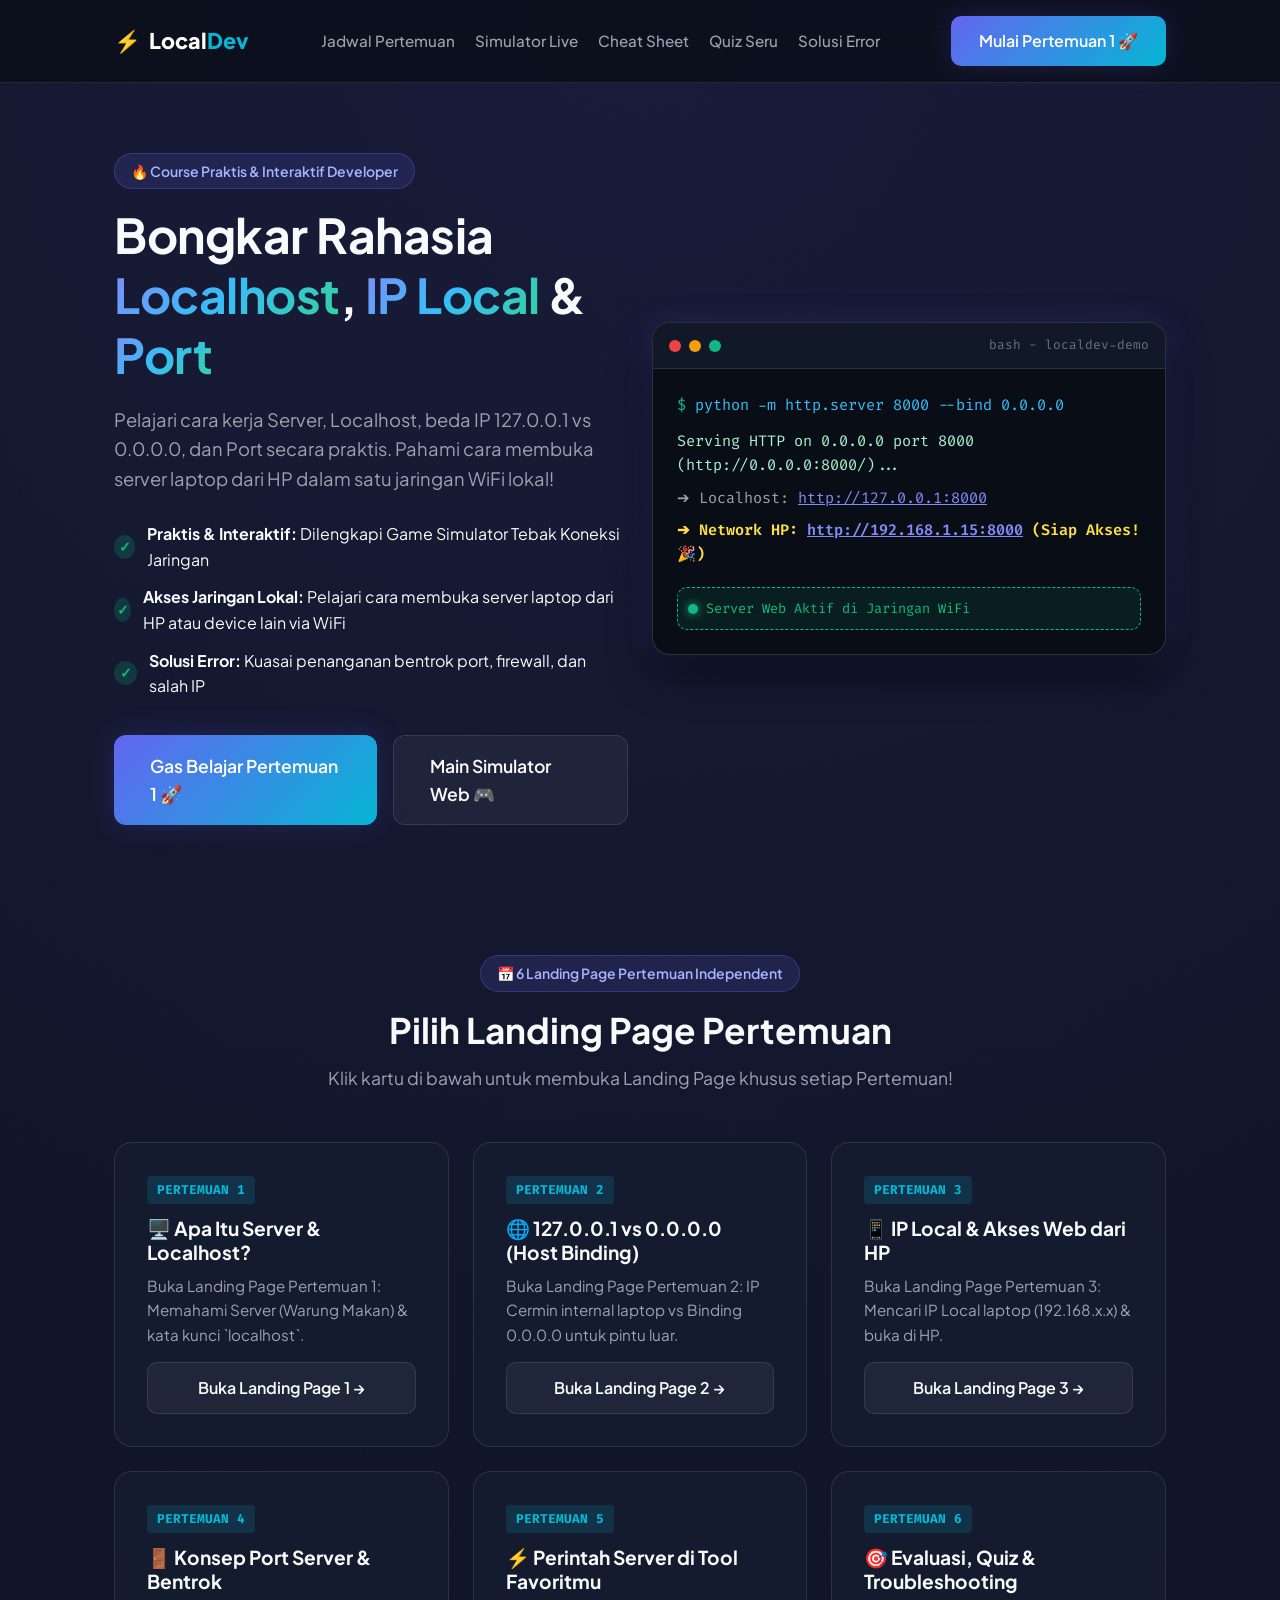
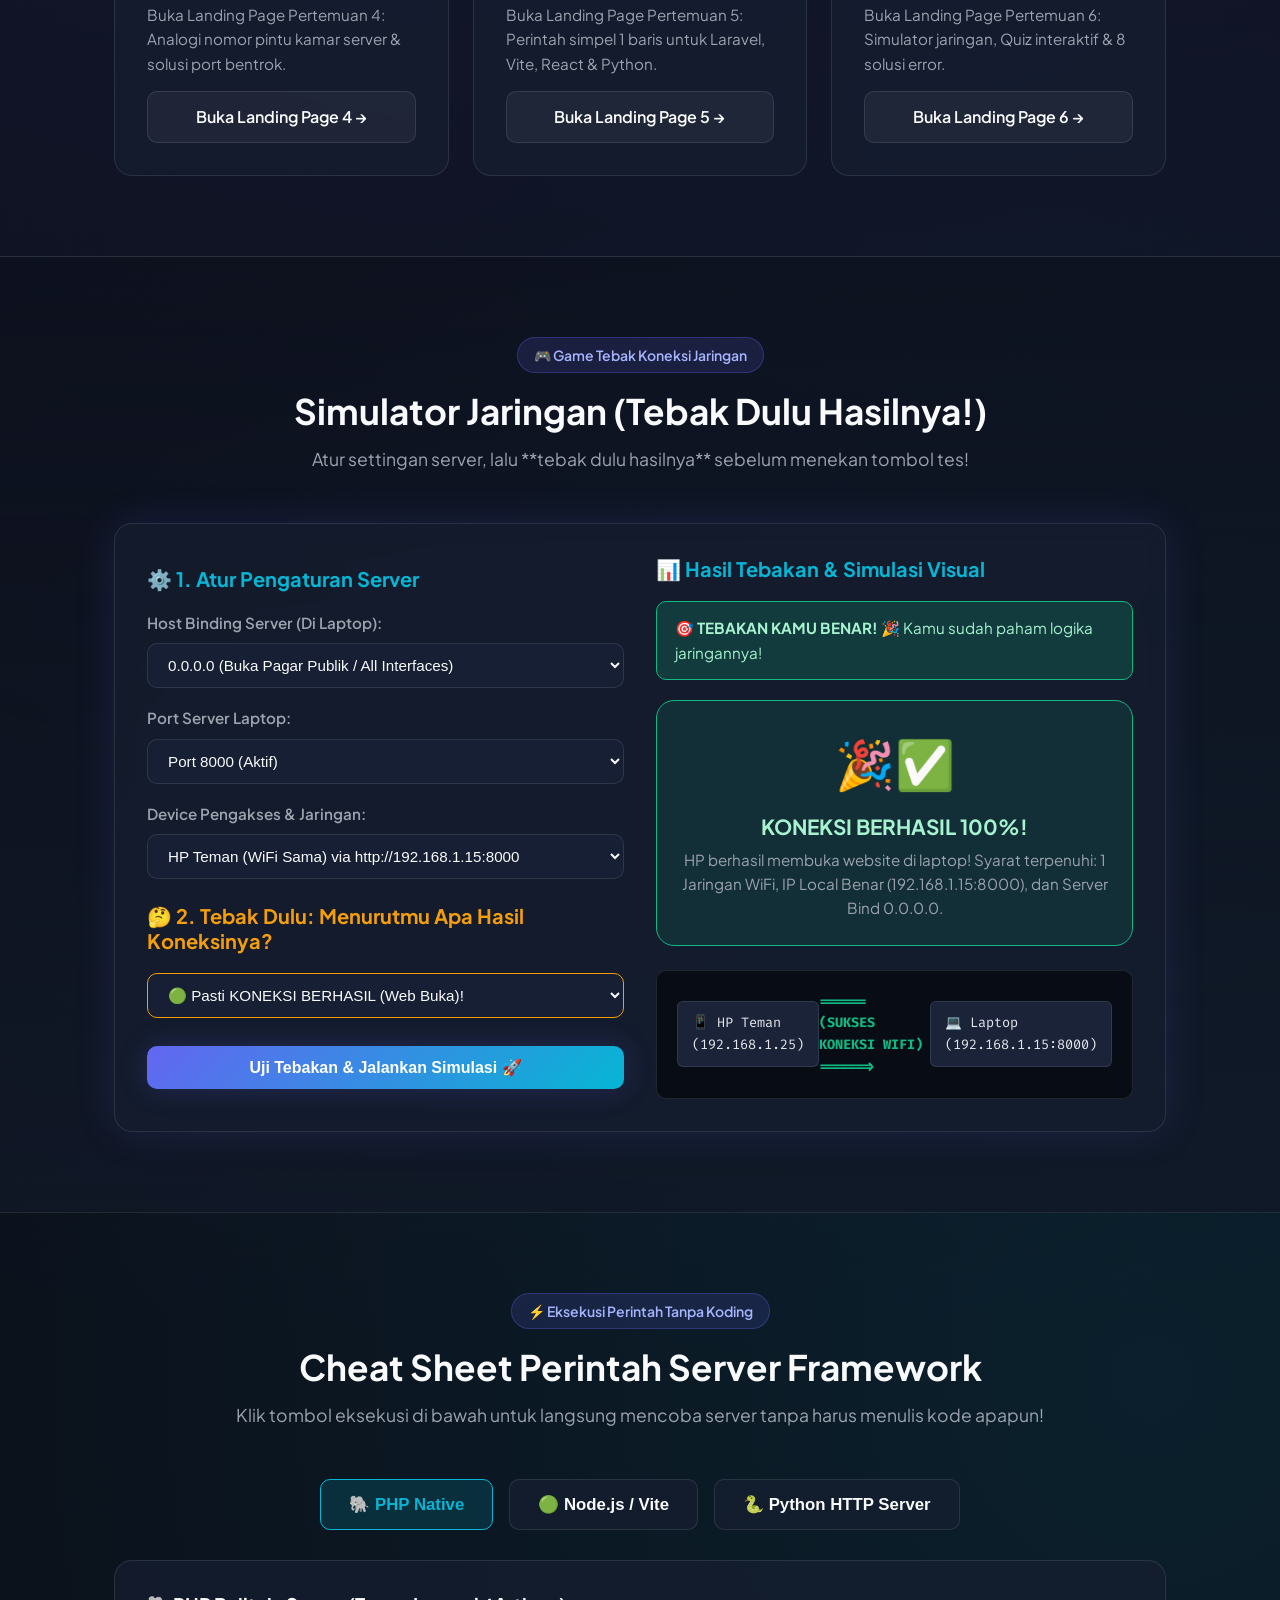
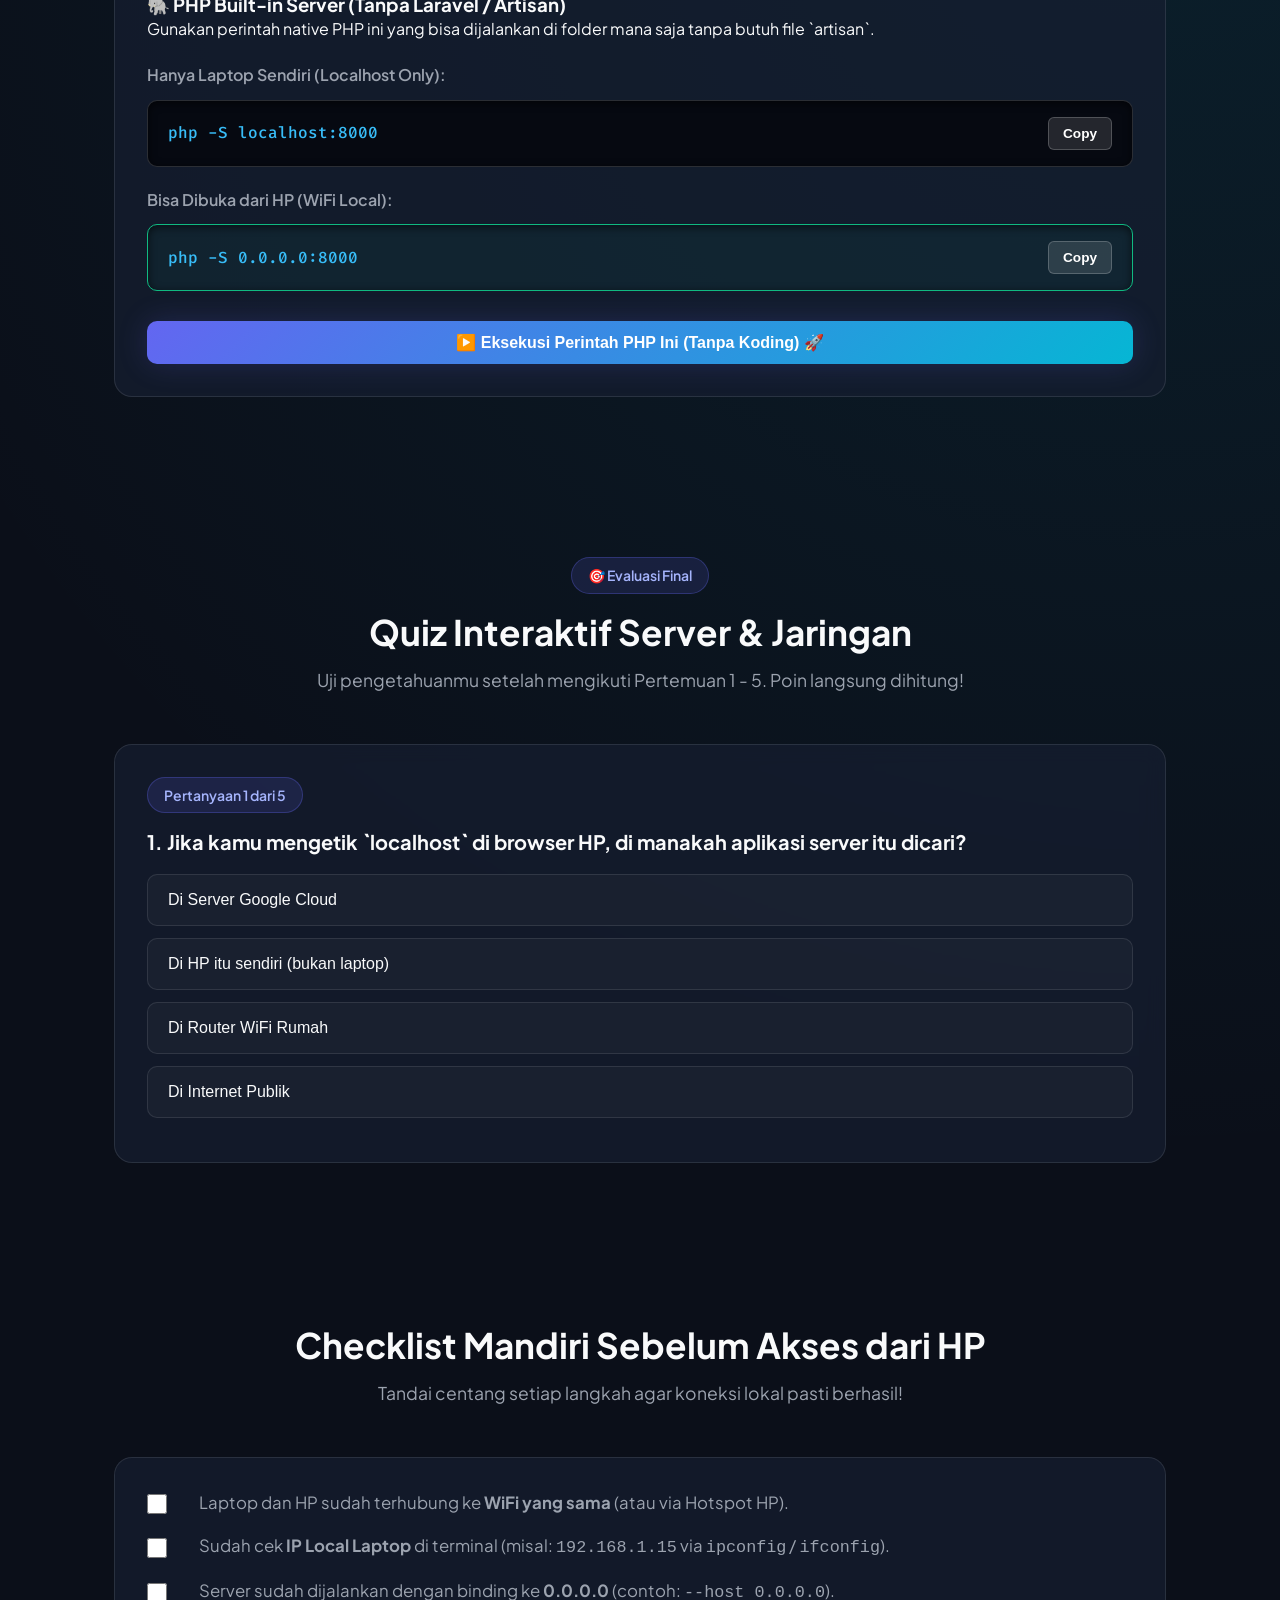
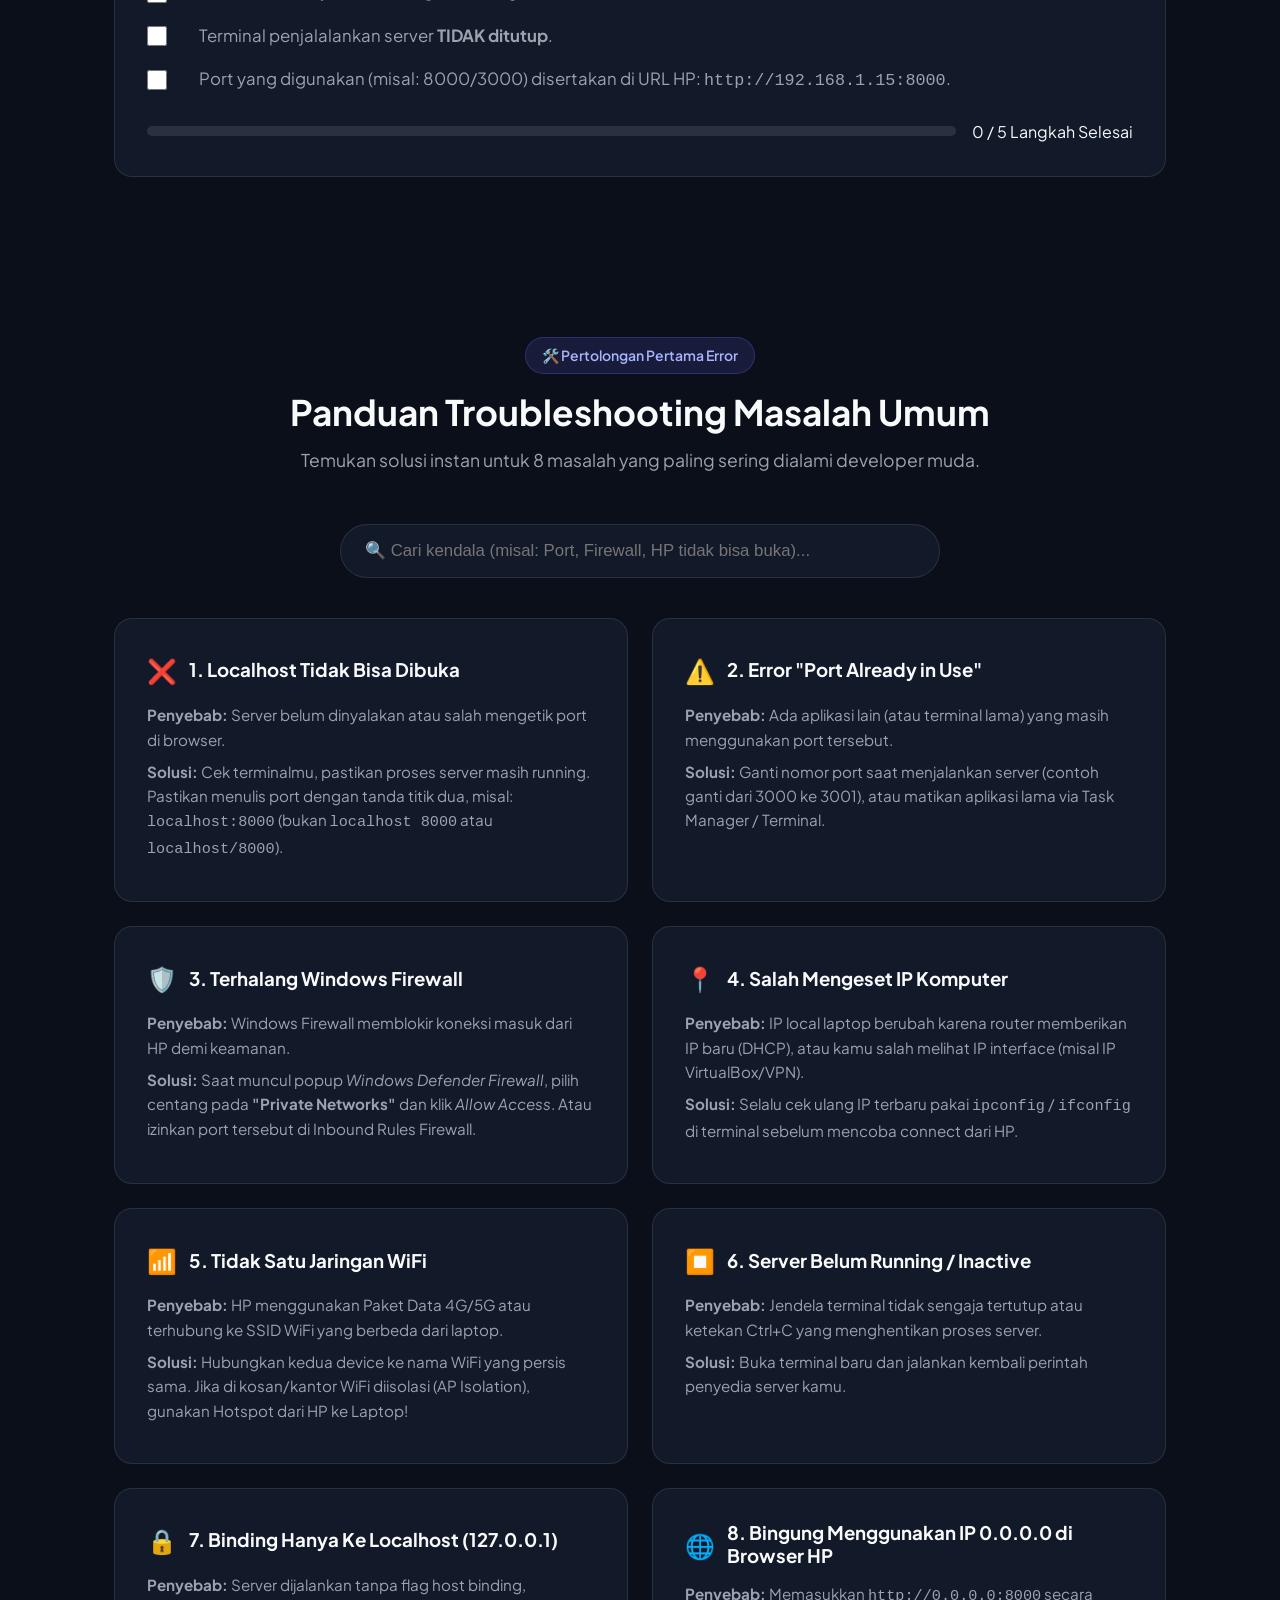
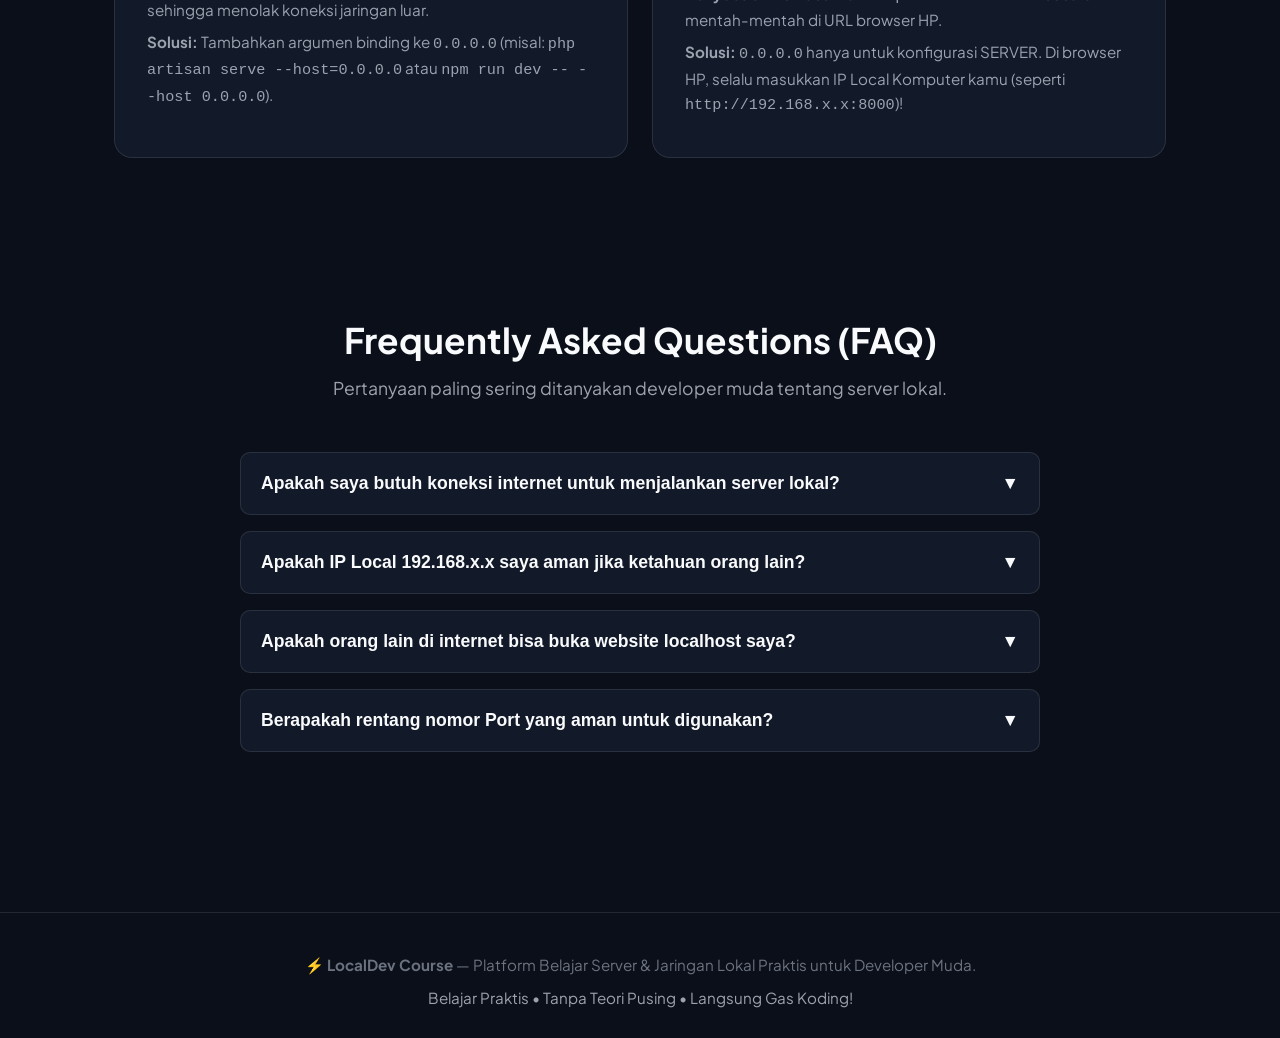
==== commit 21b85c33: "fix: Simplify Pertemuan 5 to beginner-friendly title 'Cara Buka Akses Server di Tools Favoritmu'" ====
--- a/index.html
+++ b/index.html
@@ -127,8 +127,8 @@
                 <!-- P5 -->
                 <a href="./pertemuan-5/index.html" class="card silabus-card" style="text-decoration: none;">
                     <span class="p-badge">PERTEMUAN 5</span>
-                    <h3>⚡ Perilaku Framework Popular</h3>
-                    <p>Buka Landing Page Pertemuan 5: Bedah perintah Laravel, Vite Node.js & Python `--host 0.0.0.0`.</p>
+                    <h3>⚡ Perintah Server di Tool Favoritmu</h3>
+                    <p>Buka Landing Page Pertemuan 5: Perintah simpel 1 baris untuk Laravel, Vite, React & Python.</p>
                     <span class="btn btn-outline" style="margin-top: 15px; width: 100%;">Buka Landing Page 5 →</span>
                 </a>
                 <!-- P6 -->
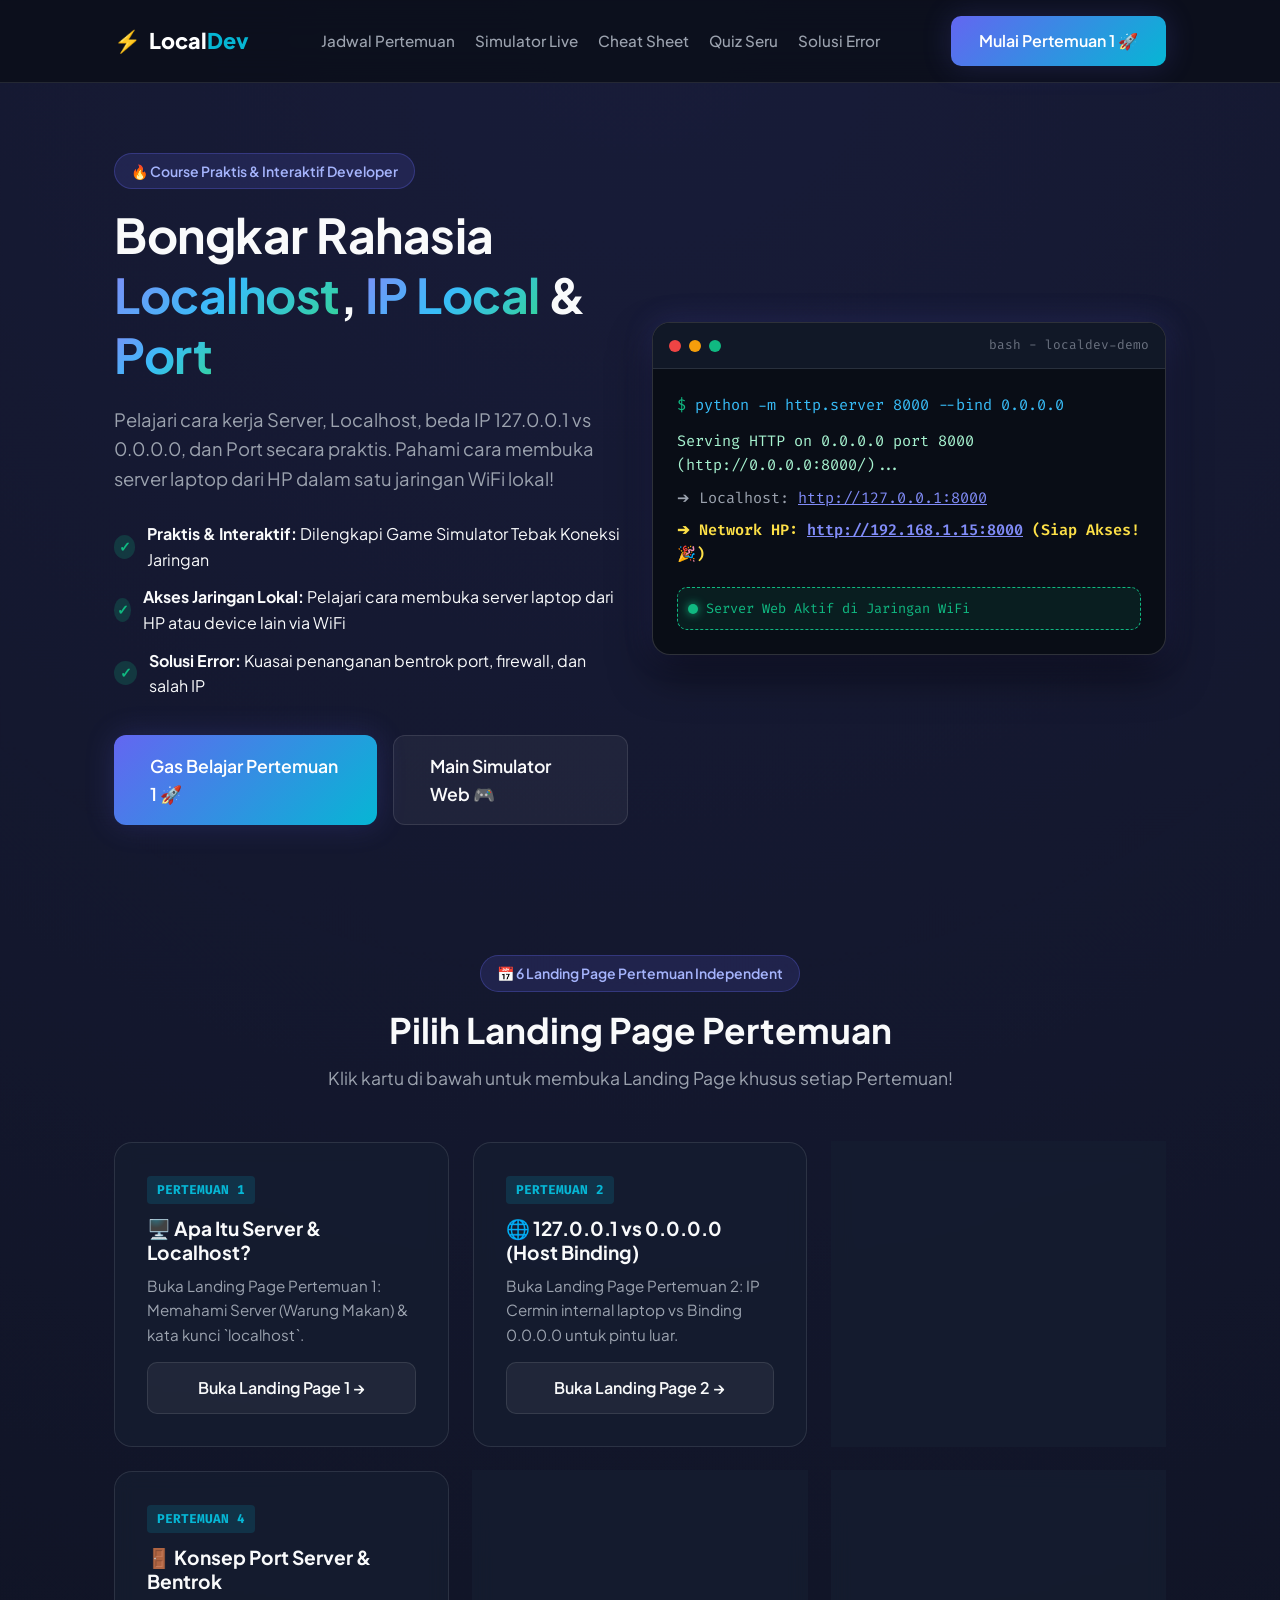
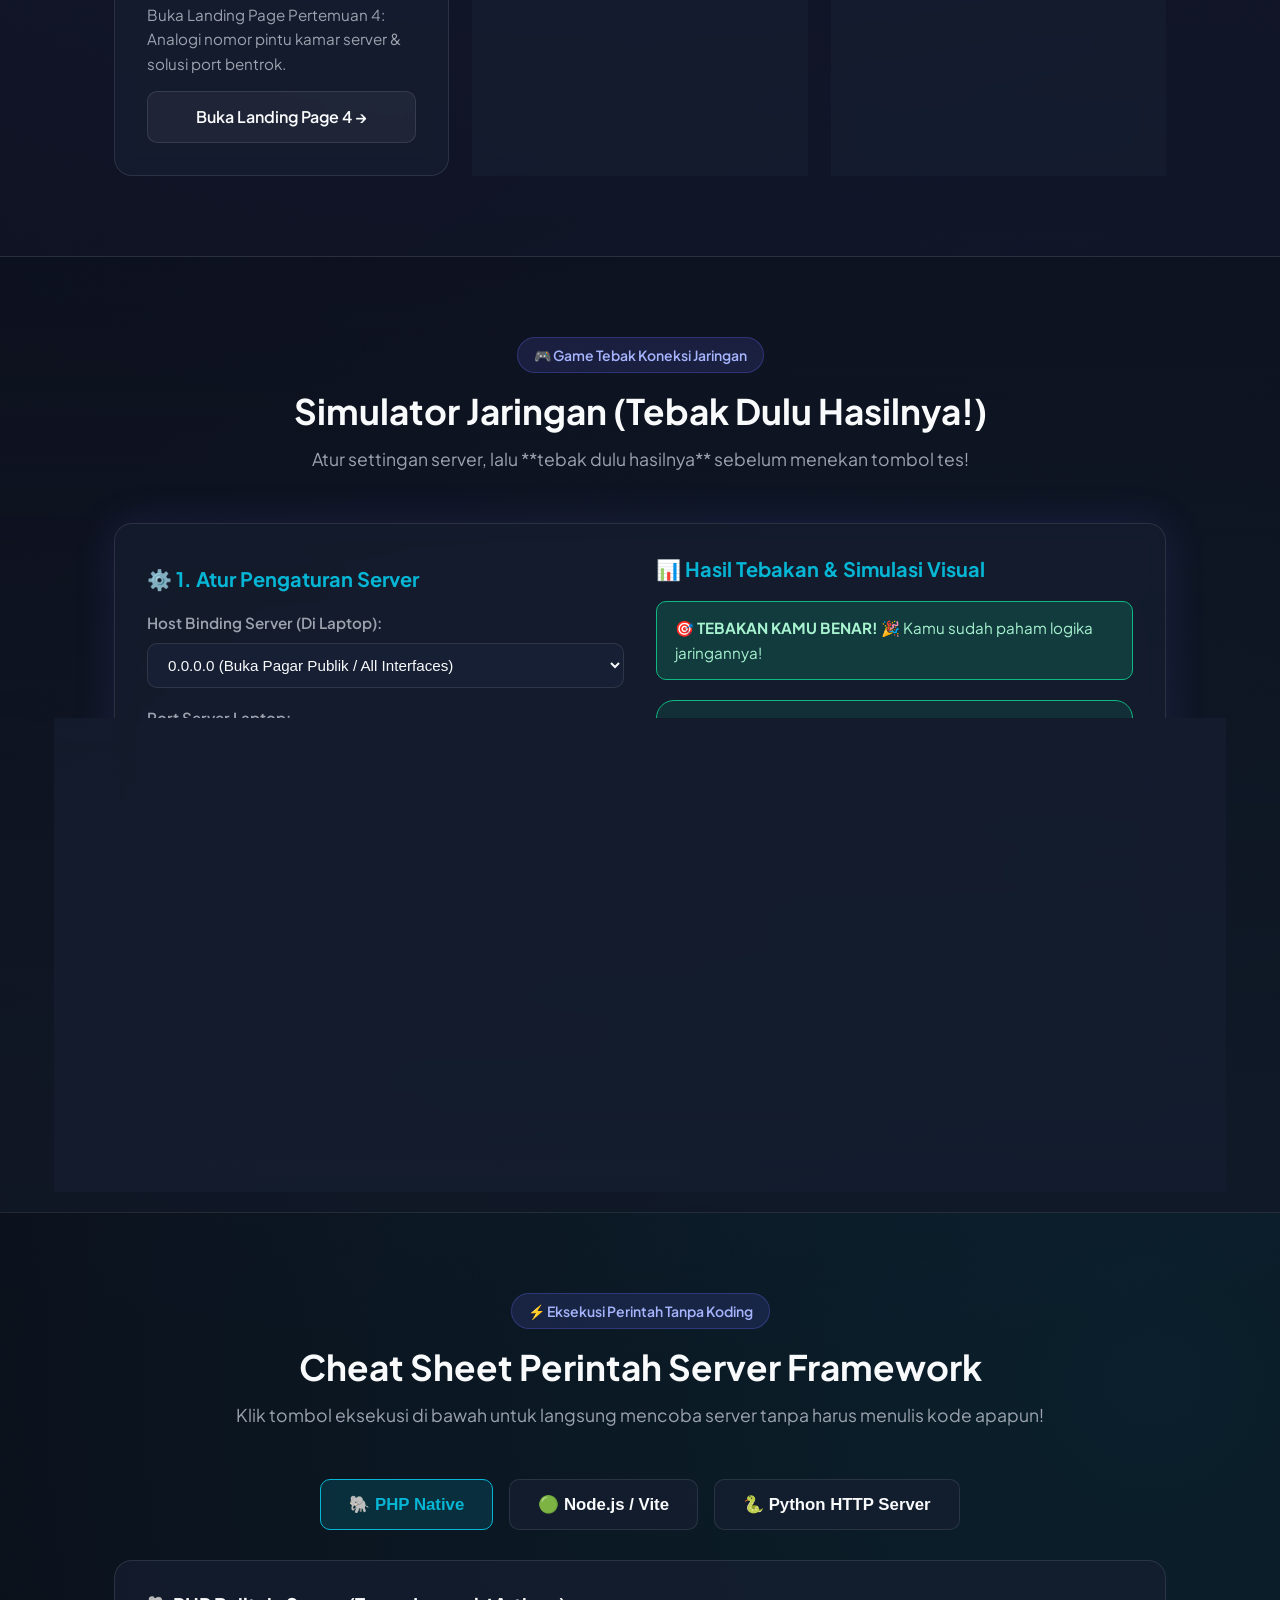
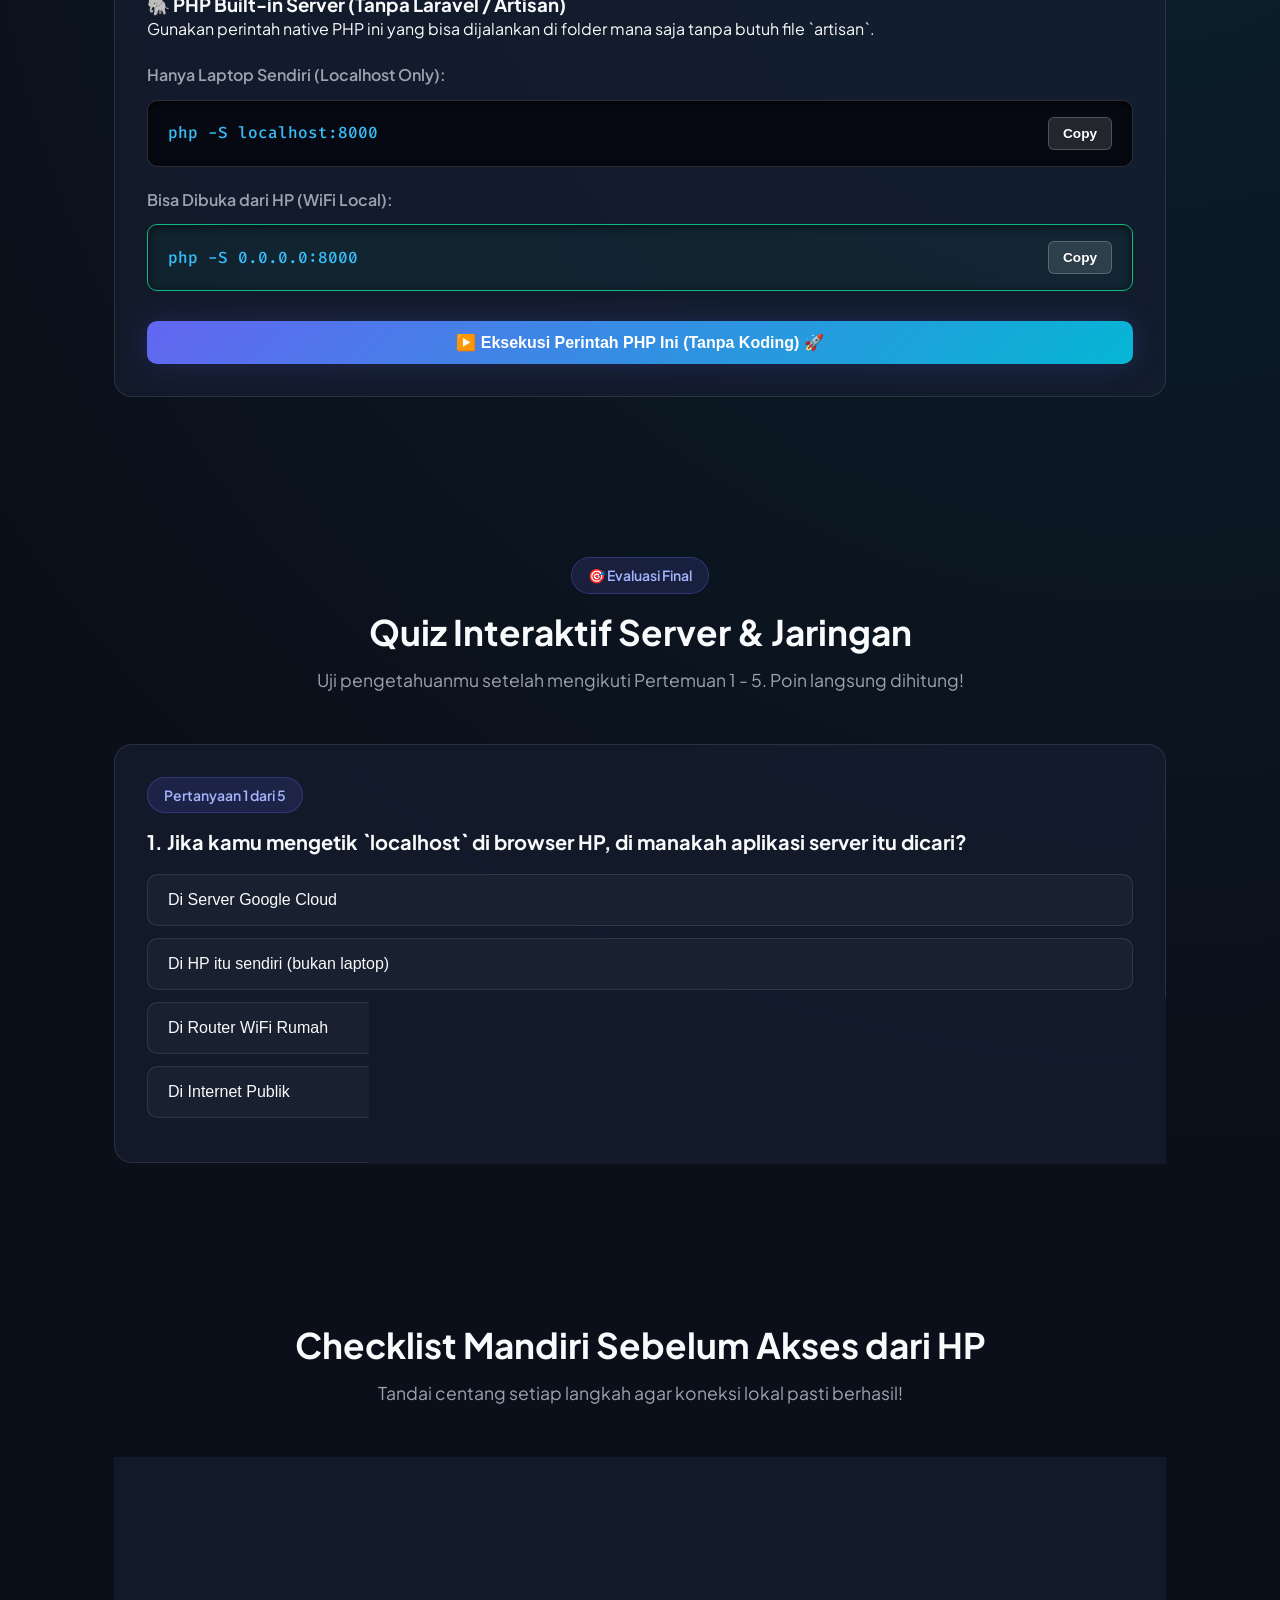
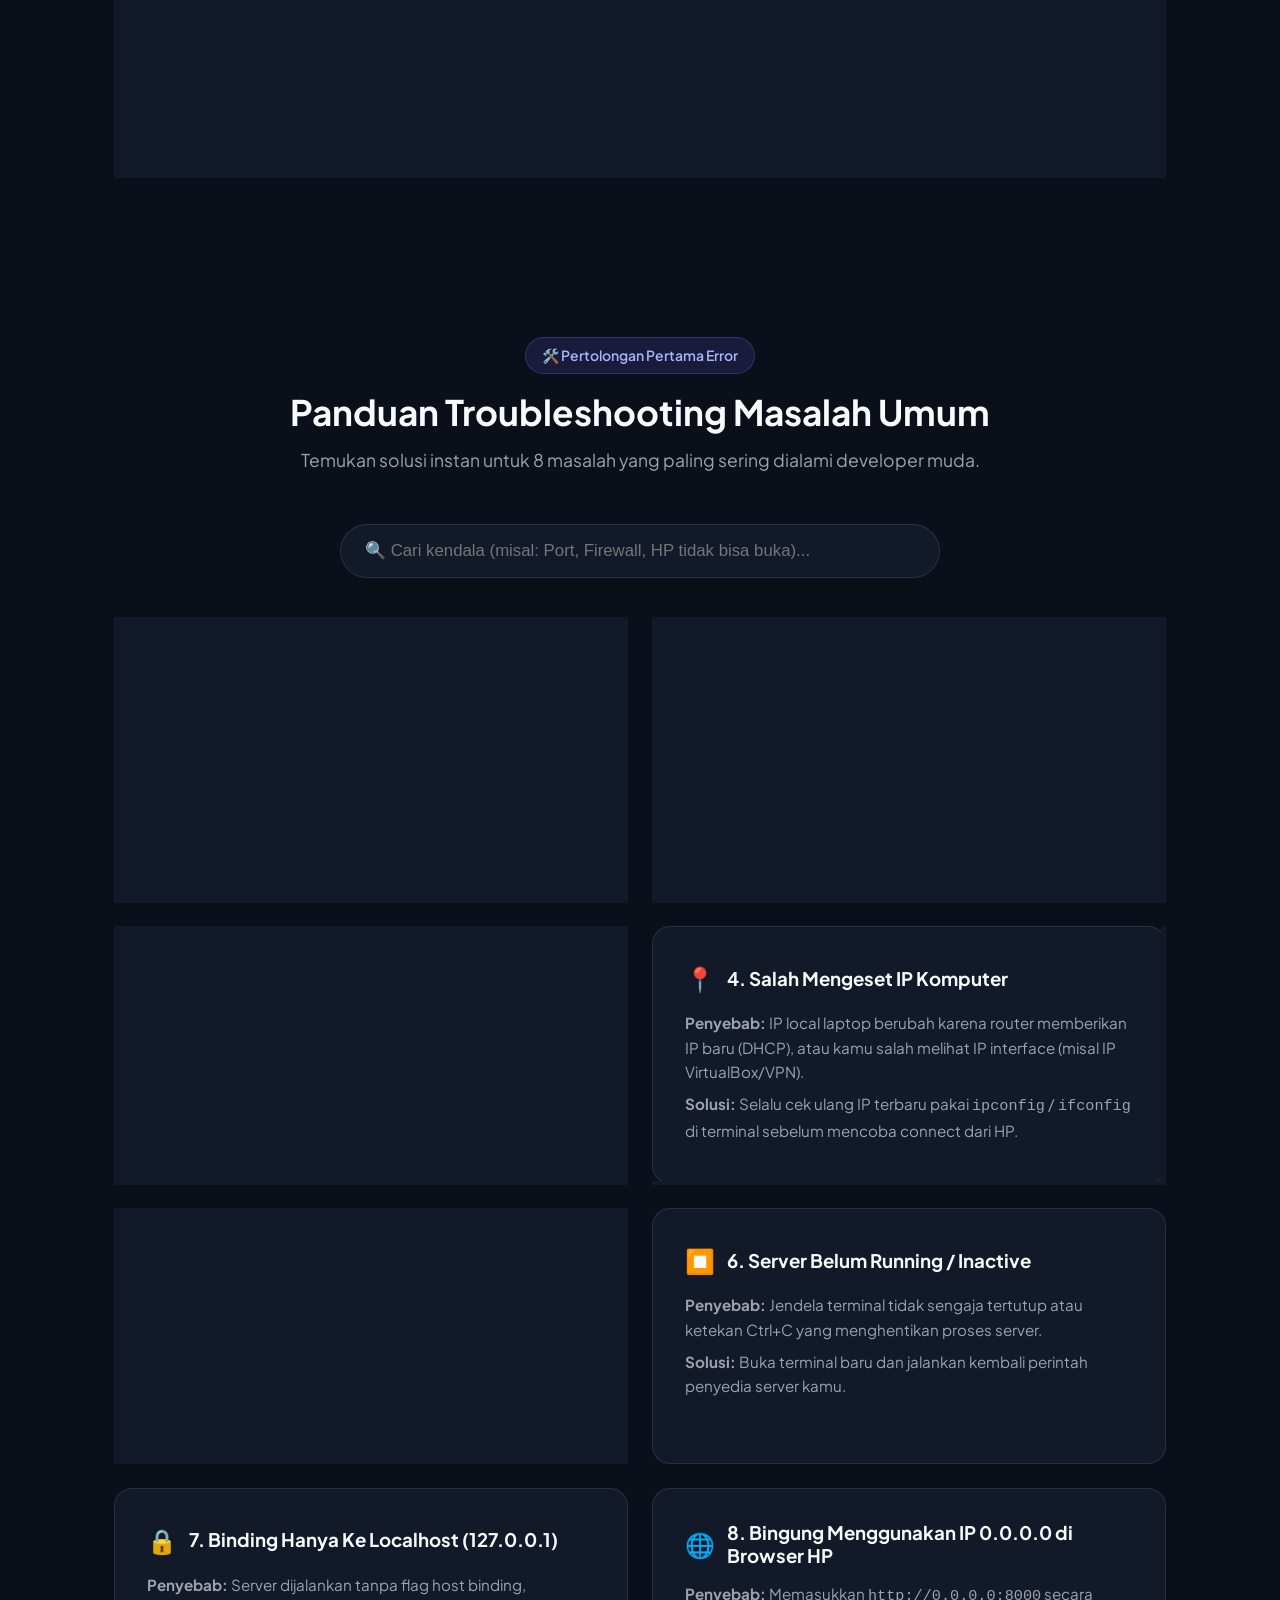
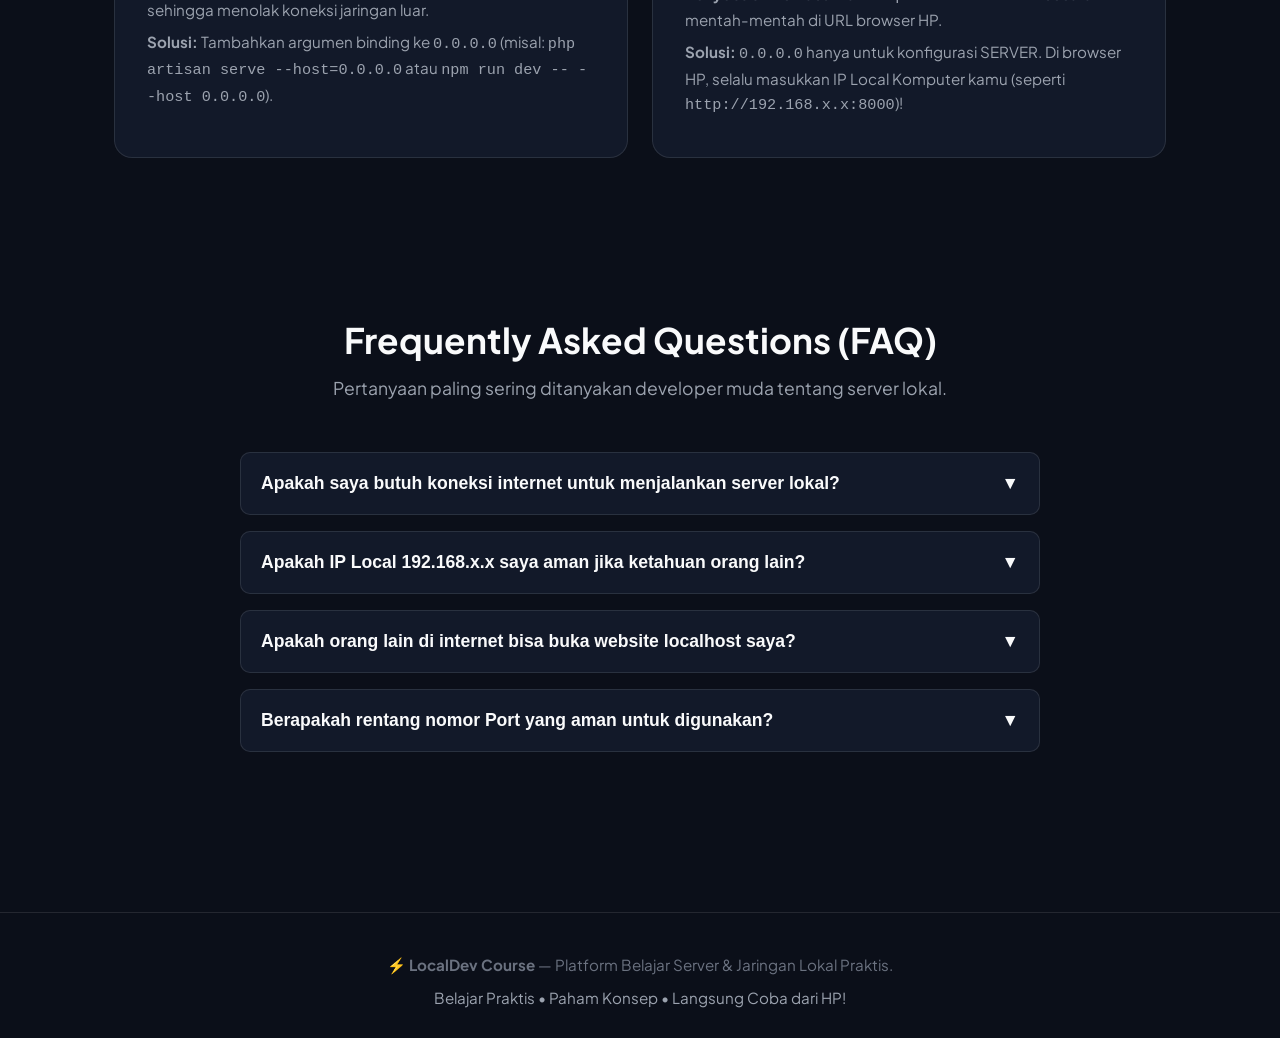
==== commit 549efd62: "fix: Replace footer slogan with 'Belajar Praktis • Paham Konsep • Langsung Coba dari HP!'" ====
--- a/index.html
+++ b/index.html
@@ -551,8 +551,8 @@
     <!-- Footer -->
     <footer class="footer">
         <div class="container text-center">
-            <p>⚡ <strong>LocalDev Course</strong> — Platform Belajar Server & Jaringan Lokal Praktis untuk Developer Muda.</p>
-            <p class="footer-sub">Belajar Praktis • Tanpa Teori Pusing • Langsung Gas Koding!</p>
+            <p>⚡ <strong>LocalDev Course</strong> — Platform Belajar Server & Jaringan Lokal Praktis.</p>
+            <p class="footer-sub">Belajar Praktis • Paham Konsep • Langsung Coba dari HP!</p>
         </div>
     </footer>
 
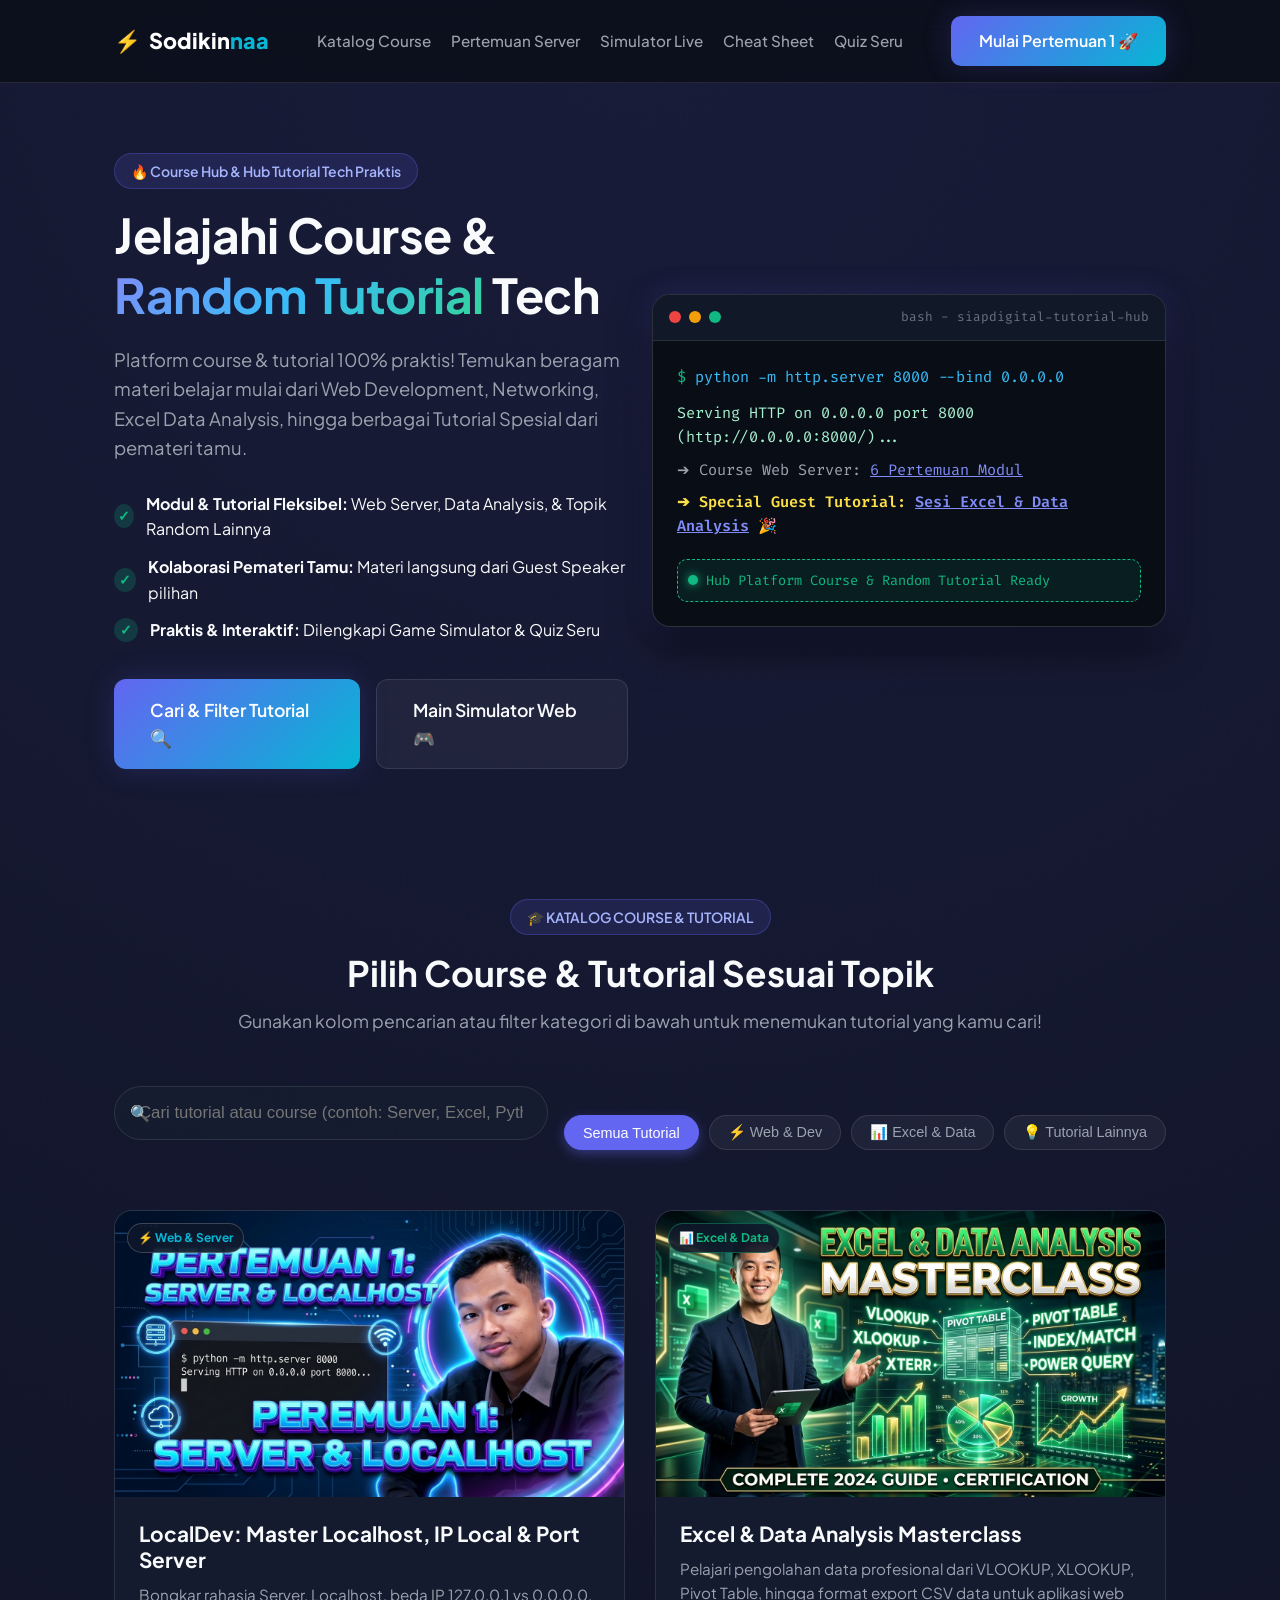
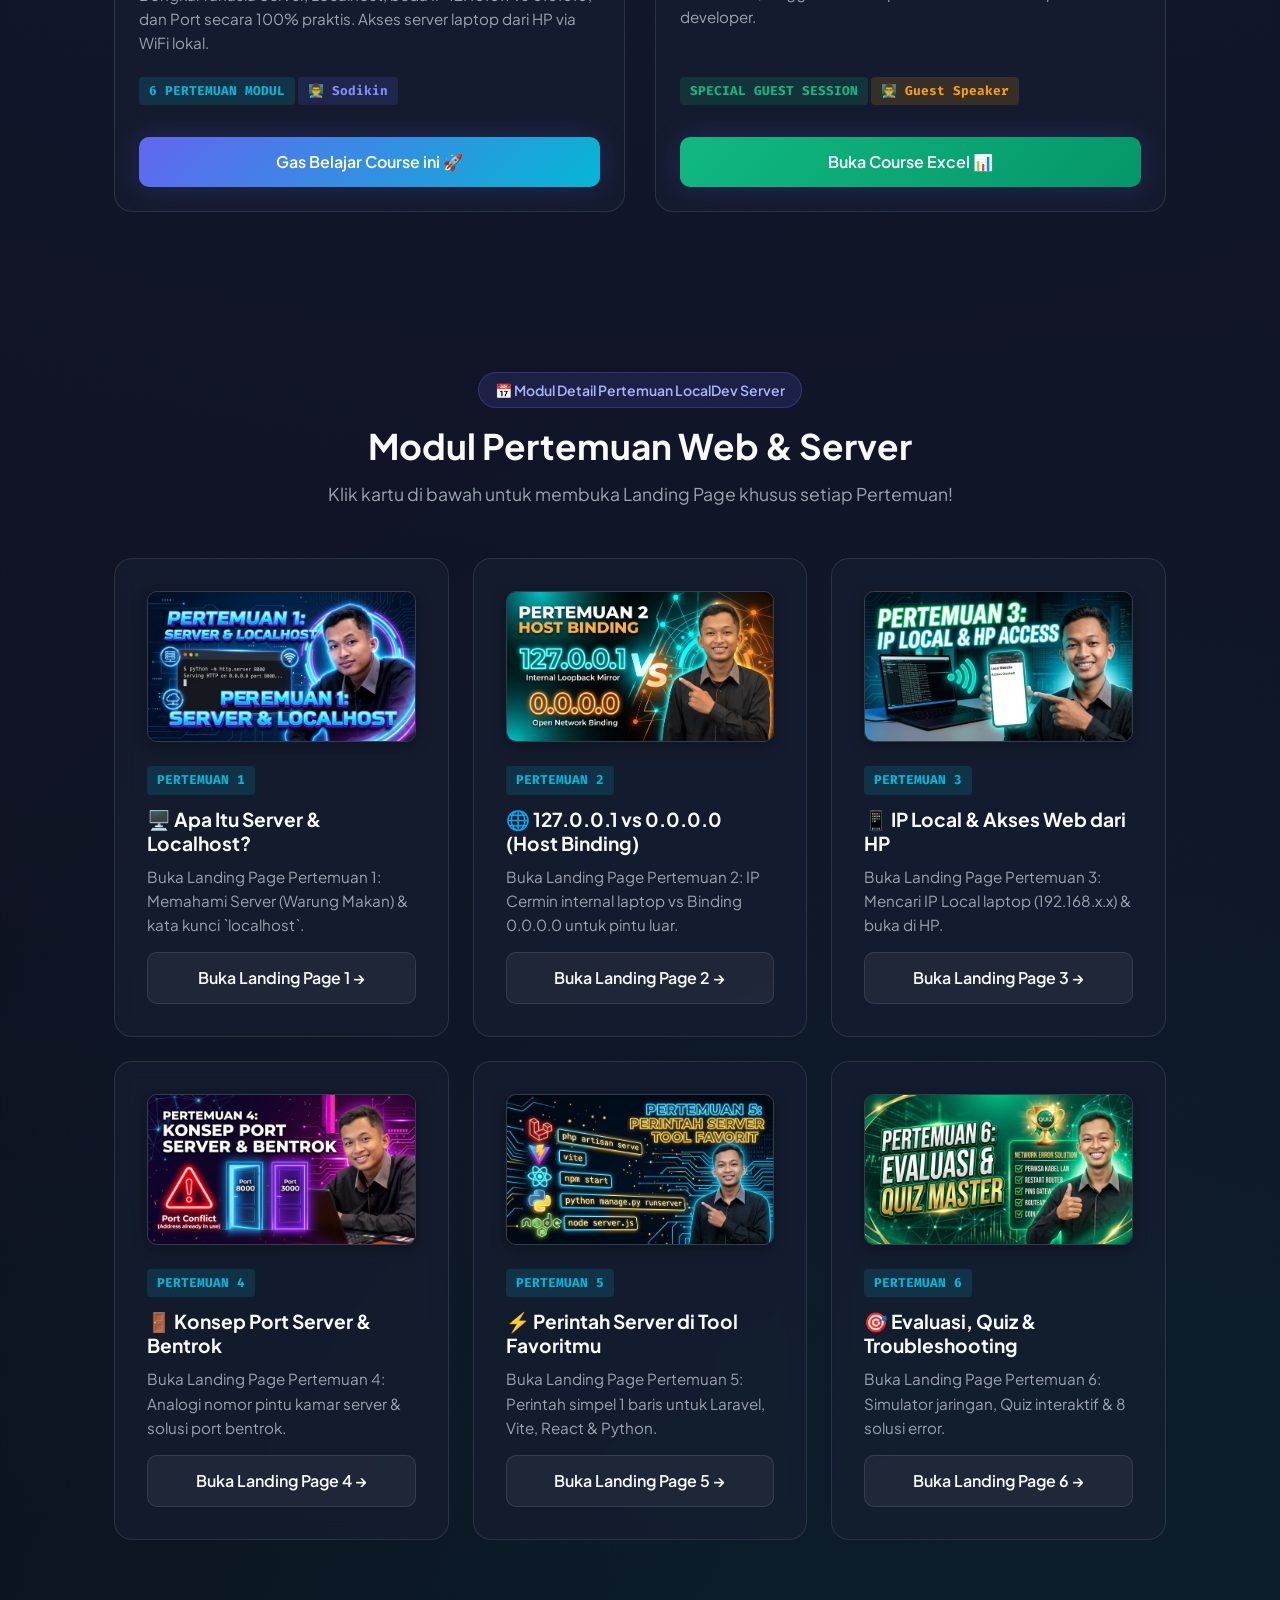
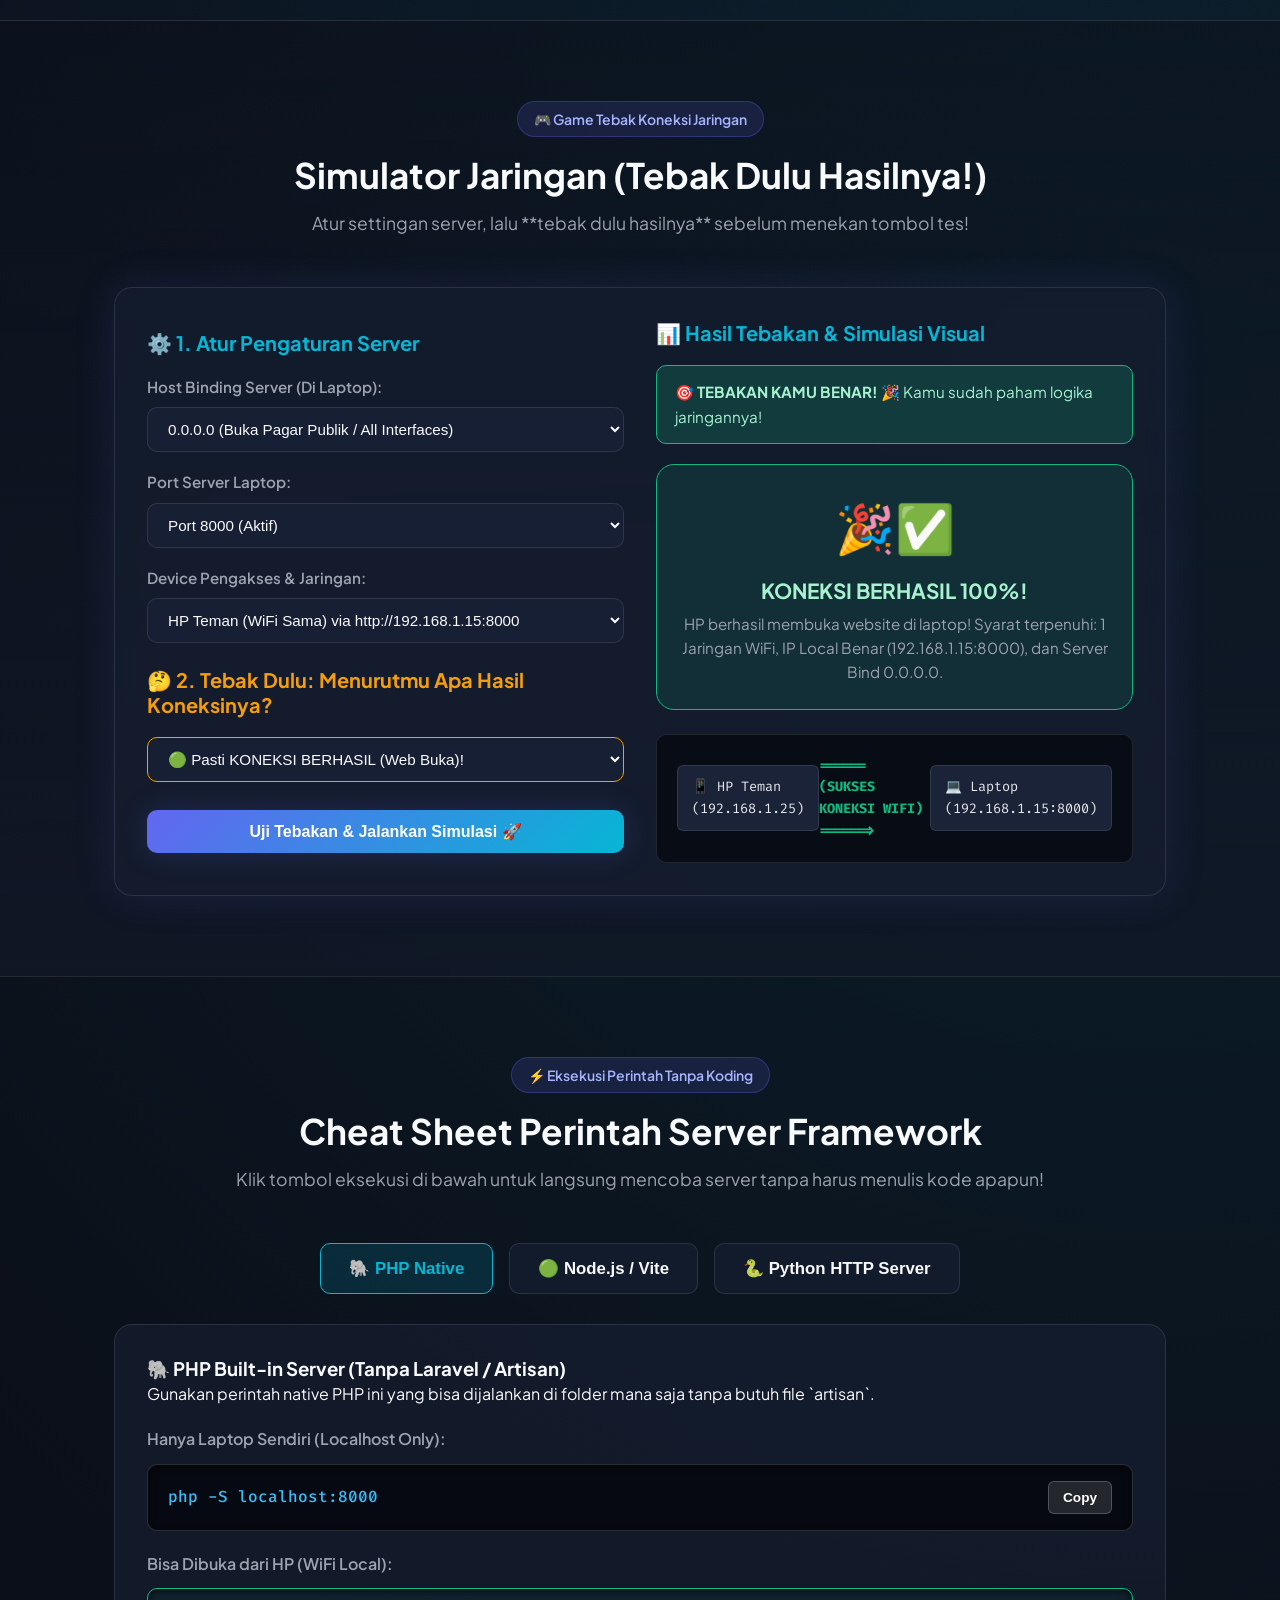
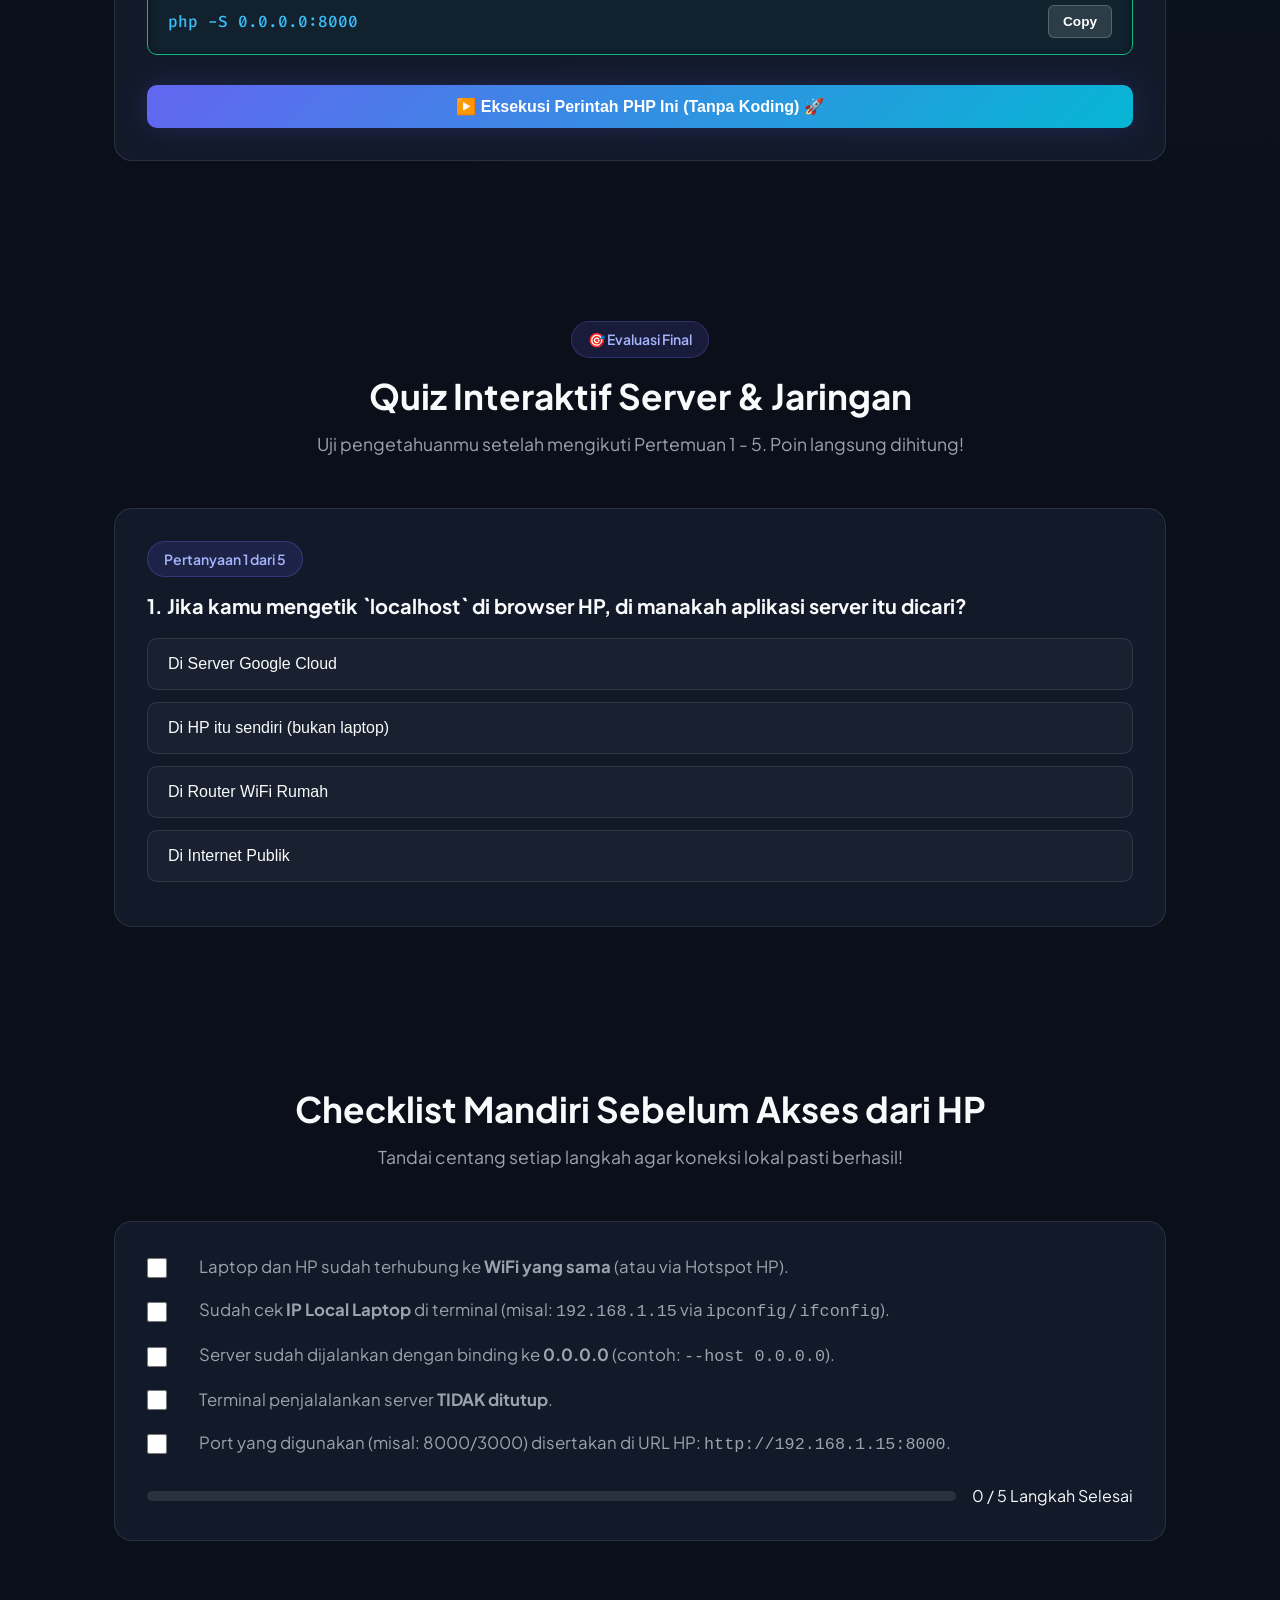
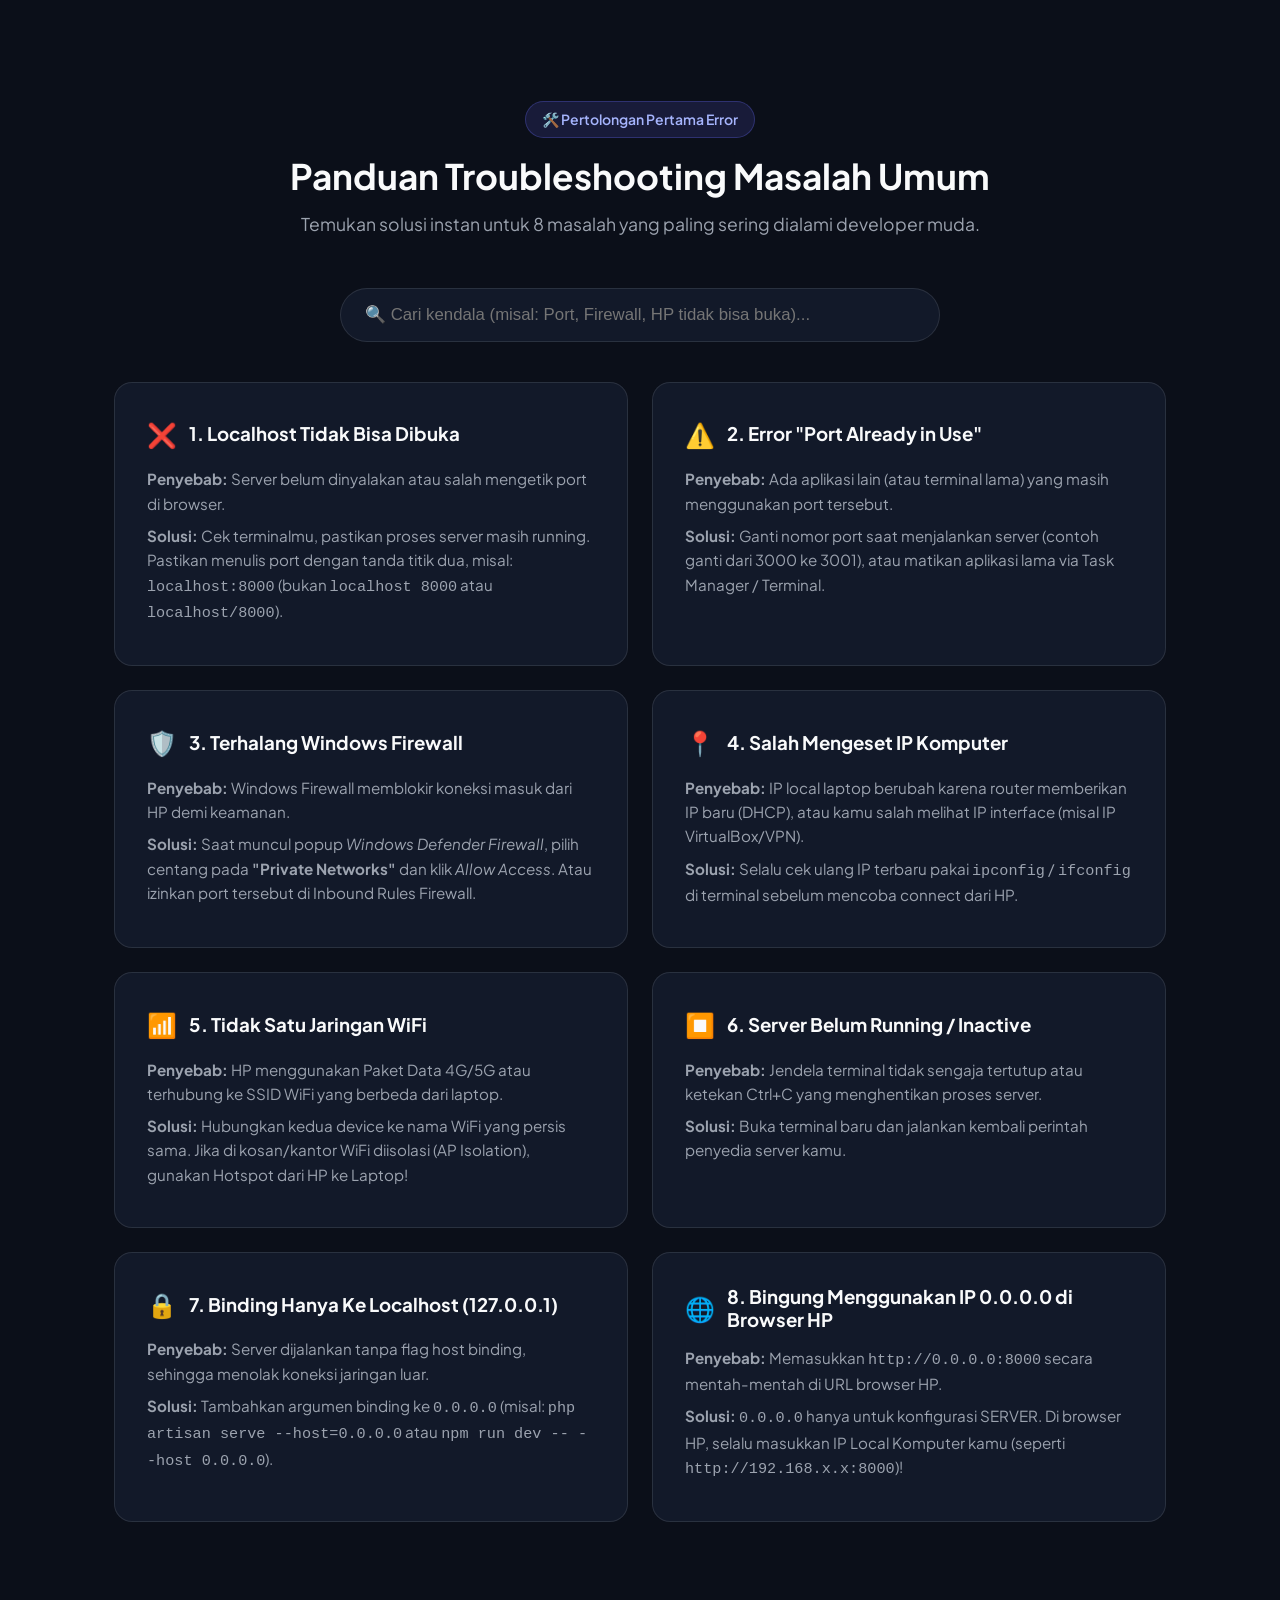
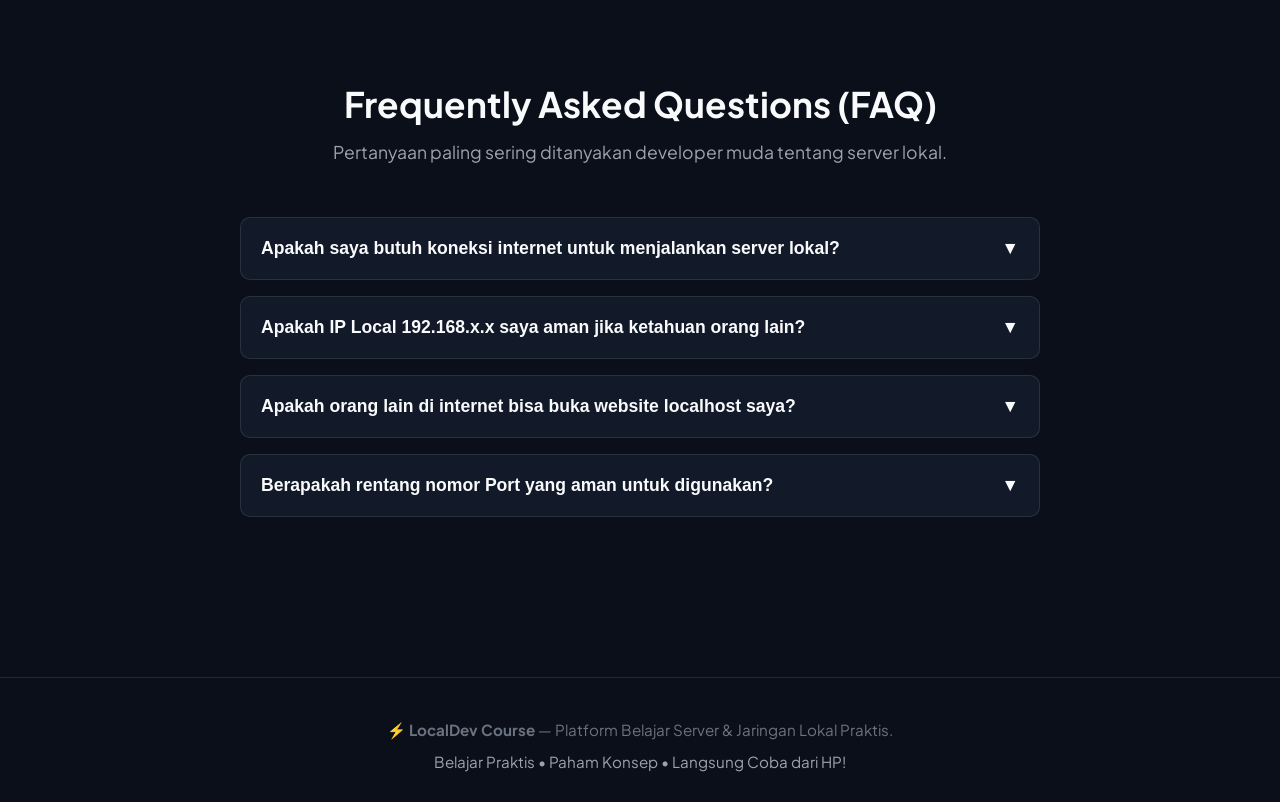
==== commit 02bb9d6f: "feat: Add course catalog, Excel guest session, thumbnails and Sodikinnaa branding" ====
--- a/index.html
+++ b/index.html
@@ -3,8 +3,8 @@
 <head>
     <meta charset="UTF-8">
     <meta name="viewport" content="width=device-width, initial-scale=1.0">
-    <title>LocalDev: Master Localhost, IP Local & Port Server</title>
-    <meta name="description" content="Course online interaktif 100% praktis. Pahami Server, Localhost, IP 127.0.0.1, 0.0.0.0, IP Local 192.168.x.x, dan Port tanpa teori pusing.">
+    <title>Sodikinnaa — Hub Course & Random Tutorial Tech</title>
+    <meta name="description" content="Platform course & tutorial interaktif 100% praktis oleh Sodikinnaa. Pahami Web Server, Excel Data Analysis, dan Tutorial Tech menarik.">
     <link rel="preconnect" href="https://fonts.googleapis.com">
     <link rel="preconnect" href="https://fonts.gstatic.com" crossorigin>
     <link href="https://fonts.googleapis.com/css2?family=Plus+Jakarta+Sans:wght@400;500;600;700;800&family=Fira+Code:wght@400;500;600&display=swap" rel="stylesheet">
@@ -17,14 +17,14 @@
         <div class="container nav-container">
             <a href="#" class="logo">
                 <span class="logo-icon">⚡</span>
-                <span class="logo-text">Local<span class="highlight">Dev</span></span>
+                <span class="logo-text">Sodikin<span class="highlight">naa</span></span>
             </a>
             <nav class="nav-links">
-                <a href="#silabus">Jadwal Pertemuan</a>
+                <a href="#katalog">Katalog Course</a>
+                <a href="#silabus">Pertemuan Server</a>
                 <a href="#simulator">Simulator Live</a>
                 <a href="#comparator">Cheat Sheet</a>
                 <a href="#quiz">Quiz Seru</a>
-                <a href="#troubleshooting">Solusi Error</a>
             </nav>
             <a href="./pertemuan-1/index.html" class="btn btn-primary nav-cta">Mulai Pertemuan 1 🚀</a>
         </div>
@@ -34,29 +34,29 @@
     <section class="hero-section">
         <div class="container grid hero-grid">
             <div class="hero-content">
-                <div class="badge">🔥 Course Praktis & Interaktif Developer</div>
+                <div class="badge">🔥 Course Hub & Hub Tutorial Tech Praktis</div>
                 <h1 class="hero-title">
-                    Bongkar Rahasia <span class="gradient-text">Localhost</span>, <span class="gradient-text">IP Local</span> & <span class="gradient-text">Port</span>
+                    Jelajahi Course & <span class="gradient-text">Random Tutorial</span> Tech
                 </h1>
                 <p class="hero-subtitle">
-                    Pelajari cara kerja Server, Localhost, beda IP 127.0.0.1 vs 0.0.0.0, dan Port secara praktis. Pahami cara membuka server laptop dari HP dalam satu jaringan WiFi lokal!
+                    Platform course & tutorial 100% praktis! Temukan beragam materi belajar mulai dari Web Development, Networking, Excel Data Analysis, hingga berbagai Tutorial Spesial dari pemateri tamu.
                 </p>
                 <div class="hero-benefits">
                     <div class="benefit-item">
                         <span class="check-icon">✓</span>
-                        <span><strong>Praktis & Interaktif:</strong> Dilengkapi Game Simulator Tebak Koneksi Jaringan</span>
+                        <span><strong>Modul & Tutorial Fleksibel:</strong> Web Server, Data Analysis, & Topik Random Lainnya</span>
                     </div>
                     <div class="benefit-item">
                         <span class="check-icon">✓</span>
-                        <span><strong>Akses Jaringan Lokal:</strong> Pelajari cara membuka server laptop dari HP atau device lain via WiFi</span>
+                        <span><strong>Kolaborasi Pemateri Tamu:</strong> Materi langsung dari Guest Speaker pilihan</span>
                     </div>
                     <div class="benefit-item">
                         <span class="check-icon">✓</span>
-                        <span><strong>Solusi Error:</strong> Kuasai penanganan bentrok port, firewall, dan salah IP</span>
+                        <span><strong>Praktis & Interaktif:</strong> Dilengkapi Game Simulator & Quiz Seru</span>
                     </div>
                 </div>
                 <div class="hero-actions">
-                    <a href="./pertemuan-1/index.html" class="btn btn-primary btn-lg">Gas Belajar Pertemuan 1 🚀</a>
+                    <a href="#katalog" class="btn btn-primary btn-lg">Cari & Filter Tutorial 🔍</a>
                     <a href="#simulator" class="btn btn-outline btn-lg">Main Simulator Web 🎮</a>
                 </div>
             </div>
@@ -70,16 +70,82 @@
                             <span class="dot yellow"></span>
                             <span class="dot green"></span>
                         </div>
-                        <span class="terminal-title">bash - localdev-demo</span>
+                        <span class="terminal-title">bash - siapdigital-tutorial-hub</span>
                     </div>
                     <div class="terminal-body">
                         <p class="cmd"><span class="prompt">$</span> python -m http.server 8000 --bind 0.0.0.0</p>
                         <p class="output success">Serving HTTP on 0.0.0.0 port 8000 (http://0.0.0.0:8000/)...</p>
-                        <p class="output info">➔ Localhost:  <a href="#">http://127.0.0.1:8000</a></p>
-                        <p class="output highlight-net">➔ Network HP:  <a href="#">http://192.168.1.15:8000</a> (Siap Akses! 🎉)</p>
+                        <p class="output info">➔ Course Web Server:  <a href="#silabus">6 Pertemuan Modul</a></p>
+                        <p class="output highlight-net">➔ Special Guest Tutorial:  <a href="./pertemuan-excel/index.html">Sesi Excel & Data Analysis</a> 🎉</p>
                         <div class="terminal-interactive-status">
-                            <span class="status-indicator online"></span> Server Web Aktif di Jaringan WiFi
-                        </div>
+                            <span class="status-indicator online"></span> Hub Platform Course & Random Tutorial Ready
+                        </div>
+                    </div>
+                </div>
+            </div>
+        </div>
+    </section>
+
+    <!-- Course Catalog Hub Section -->
+    <section id="katalog" class="section">
+        <div class="container">
+            <div class="section-header text-center">
+                <div class="badge">🎓 KATALOG COURSE & TUTORIAL</div>
+                <h2 class="section-title">Pilih Course & Tutorial Sesuai Topik</h2>
+                <p class="section-subtitle">Gunakan kolom pencarian atau filter kategori di bawah untuk menemukan tutorial yang kamu cari!</p>
+            </div>
+
+            <!-- Search & Filter Controls -->
+            <div class="catalog-controls">
+                <div class="search-box">
+                    <span class="search-icon">🔍</span>
+                    <input type="text" id="course-search" class="search-input" placeholder="Cari tutorial atau course (contoh: Server, Excel, Python, VLOOKUP)...">
+                </div>
+                <div class="filter-pills">
+                    <button class="filter-pill active" data-category="all">Semua Tutorial</button>
+                    <button class="filter-pill" data-category="web">⚡ Web & Dev</button>
+                    <button class="filter-pill" data-category="data">📊 Excel & Data</button>
+                    <button class="filter-pill" data-category="random">💡 Tutorial Lainnya</button>
+                </div>
+            </div>
+
+            <!-- Course Grid Catalog -->
+            <div class="grid silabus-grid" style="grid-template-columns: repeat(auto-fit, minmax(350px, 1fr)); gap: 30px;">
+                <!-- Course 1 Card -->
+                <div class="course-card-main" data-category="web">
+                    <div class="course-thumb-box">
+                        <img src="./pertemuan-1/thumbnail.jpg" alt="Thumbnail Course LocalDev Server">
+                        <span class="course-topic-tag">⚡ Web & Server</span>
+                    </div>
+                    <div class="course-body">
+                        <h3 class="course-title">LocalDev: Master Localhost, IP Local & Port Server</h3>
+                        <p class="course-desc">
+                            Bongkar rahasia Server, Localhost, beda IP 127.0.0.1 vs 0.0.0.0, dan Port secara 100% praktis. Akses server laptop dari HP via WiFi lokal.
+                        </p>
+                        <div style="margin-bottom: 20px;">
+                            <span class="p-badge">6 PERTEMUAN MODUL</span>
+                            <span class="p-badge" style="background: rgba(99, 102, 241, 0.15); color: #818CF8;">👨‍🏫 Sodikin</span>
+                        </div>
+                        <a href="./pertemuan-1/index.html" class="btn btn-primary" style="width: 100%; text-align: center;">Gas Belajar Course ini 🚀</a>
+                    </div>
+                </div>
+
+                <!-- Course 2 Card (Excel Guest Speaker) -->
+                <div class="course-card-main" data-category="data">
+                    <div class="course-thumb-box">
+                        <img src="./pertemuan-excel/thumbnail.jpg" alt="Thumbnail Excel Masterclass">
+                        <span class="course-topic-tag" style="color: #10B981; border-color: rgba(16, 185, 129, 0.4);">📊 Excel & Data</span>
+                    </div>
+                    <div class="course-body">
+                        <h3 class="course-title">Excel & Data Analysis Masterclass</h3>
+                        <p class="course-desc">
+                            Pelajari pengolahan data profesional dari VLOOKUP, XLOOKUP, Pivot Table, hingga format export CSV data untuk aplikasi web developer.
+                        </p>
+                        <div style="margin-bottom: 20px;">
+                            <span class="p-badge" style="background: rgba(16, 185, 129, 0.15); color: #10B981;">SPECIAL GUEST SESSION</span>
+                            <span class="p-badge" style="background: rgba(245, 158, 11, 0.15); color: #F59E0B;">👨‍🏫 Guest Speaker</span>
+                        </div>
+                        <a href="./pertemuan-excel/index.html" class="btn btn-primary" style="width: 100%; text-align: center; background: linear-gradient(135deg, #10B981, #059669);">Buka Course Excel 📊</a>
                     </div>
                 </div>
             </div>
@@ -90,14 +156,15 @@
     <section id="silabus" class="section silabus-section">
         <div class="container">
             <div class="section-header text-center">
-                <div class="badge">📅 6 Landing Page Pertemuan Independent</div>
-                <h2 class="section-title">Pilih Landing Page Pertemuan</h2>
+                <div class="badge">📅 Modul Detail Pertemuan LocalDev Server</div>
+                <h2 class="section-title">Modul Pertemuan Web & Server</h2>
                 <p class="section-subtitle">Klik kartu di bawah untuk membuka Landing Page khusus setiap Pertemuan!</p>
             </div>
 
             <div class="grid silabus-grid">
                 <!-- P1 -->
                 <a href="./pertemuan-1/index.html" class="card silabus-card" style="text-decoration: none;">
+                    <img src="./pertemuan-1/thumbnail.jpg" alt="Thumbnail Pertemuan 1" class="card-thumbnail">
                     <span class="p-badge">PERTEMUAN 1</span>
                     <h3>🖥️ Apa Itu Server & Localhost?</h3>
                     <p>Buka Landing Page Pertemuan 1: Memahami Server (Warung Makan) & kata kunci `localhost`.</p>
@@ -105,6 +172,7 @@
                 </a>
                 <!-- P2 -->
                 <a href="./pertemuan-2/index.html" class="card silabus-card" style="text-decoration: none;">
+                    <img src="./pertemuan-2/thumbnail.jpg" alt="Thumbnail Pertemuan 2" class="card-thumbnail">
                     <span class="p-badge">PERTEMUAN 2</span>
                     <h3>🌐 127.0.0.1 vs 0.0.0.0 (Host Binding)</h3>
                     <p>Buka Landing Page Pertemuan 2: IP Cermin internal laptop vs Binding 0.0.0.0 untuk pintu luar.</p>
@@ -112,6 +180,7 @@
                 </a>
                 <!-- P3 -->
                 <a href="./pertemuan-3/index.html" class="card silabus-card" style="text-decoration: none;">
+                    <img src="./pertemuan-3/thumbnail.jpg" alt="Thumbnail Pertemuan 3" class="card-thumbnail">
                     <span class="p-badge">PERTEMUAN 3</span>
                     <h3>📱 IP Local & Akses Web dari HP</h3>
                     <p>Buka Landing Page Pertemuan 3: Mencari IP Local laptop (192.168.x.x) & buka di HP.</p>
@@ -119,6 +188,7 @@
                 </a>
                 <!-- P4 -->
                 <a href="./pertemuan-4/index.html" class="card silabus-card" style="text-decoration: none;">
+                    <img src="./pertemuan-4/thumbnail.jpg" alt="Thumbnail Pertemuan 4" class="card-thumbnail">
                     <span class="p-badge">PERTEMUAN 4</span>
                     <h3>🚪 Konsep Port Server & Bentrok</h3>
                     <p>Buka Landing Page Pertemuan 4: Analogi nomor pintu kamar server & solusi port bentrok.</p>
@@ -126,6 +196,7 @@
                 </a>
                 <!-- P5 -->
                 <a href="./pertemuan-5/index.html" class="card silabus-card" style="text-decoration: none;">
+                    <img src="./pertemuan-5/thumbnail.jpg" alt="Thumbnail Pertemuan 5" class="card-thumbnail">
                     <span class="p-badge">PERTEMUAN 5</span>
                     <h3>⚡ Perintah Server di Tool Favoritmu</h3>
                     <p>Buka Landing Page Pertemuan 5: Perintah simpel 1 baris untuk Laravel, Vite, React & Python.</p>
@@ -133,6 +204,7 @@
                 </a>
                 <!-- P6 -->
                 <a href="./pertemuan-6/index.html" class="card silabus-card" style="text-decoration: none;">
+                    <img src="./pertemuan-6/thumbnail.jpg" alt="Thumbnail Pertemuan 6" class="card-thumbnail">
                     <span class="p-badge">PERTEMUAN 6</span>
                     <h3>🎯 Evaluasi, Quiz & Troubleshooting</h3>
                     <p>Buka Landing Page Pertemuan 6: Simulator jaringan, Quiz interaktif & 8 solusi error.</p>
--- a/style.css
+++ b/style.css
@@ -381,6 +381,32 @@
     font-size: 0.95rem;
 }
 
+/* Card & Page Thumbnails */
+.card-thumbnail {
+    width: 100%;
+    aspect-ratio: 16 / 9;
+    object-fit: cover;
+    border-radius: var(--radius-sm);
+    margin-bottom: 16px;
+    border: 1px solid rgba(255, 255, 255, 0.15);
+    box-shadow: 0 4px 15px rgba(0, 0, 0, 0.3);
+    transition: transform 0.3s ease, border-color 0.3s ease;
+}
+
+.silabus-card:hover .card-thumbnail {
+    transform: scale(1.02);
+    border-color: var(--secondary);
+}
+
+.hero-thumbnail {
+    width: 100%;
+    border-radius: var(--radius-md);
+    border: 1px solid rgba(6, 182, 212, 0.3);
+    box-shadow: 0 10px 30px rgba(0, 0, 0, 0.5), 0 0 20px rgba(6, 182, 212, 0.2);
+    object-fit: cover;
+}
+
+
 /* Polished Content Layout Cards */
 .concept-card {
     background: linear-gradient(145deg, rgba(30, 41, 67, 0.8), rgba(15, 23, 42, 0.9));
@@ -977,3 +1003,149 @@
         display: none;
     }
 }
+
+/* Course Catalog Hub */
+.catalog-controls {
+    display: flex;
+    flex-wrap: wrap;
+    align-items: center;
+    justify-content: space-between;
+    gap: 16px;
+    margin-bottom: 30px;
+}
+
+.search-box {
+    position: relative;
+    flex: 1;
+    min-width: 280px;
+}
+
+.search-input {
+    width: 100%;
+    padding: 12px 18px 12px 42px;
+    background: var(--bg-card);
+    border: 1px solid var(--border-color);
+    border-radius: 30px;
+    color: var(--text-main);
+    font-size: 0.95rem;
+    transition: all 0.3s ease;
+}
+
+.search-input:focus {
+    outline: none;
+    border-color: var(--secondary);
+    box-shadow: 0 0 15px rgba(6, 182, 212, 0.3);
+}
+
+.search-icon {
+    position: absolute;
+    left: 16px;
+    top: 50%;
+    transform: translateY(-50%);
+    color: var(--text-muted);
+    font-size: 1rem;
+}
+
+.filter-pills {
+    display: flex;
+    gap: 10px;
+    flex-wrap: wrap;
+}
+
+.filter-pill {
+    padding: 8px 18px;
+    background: rgba(255, 255, 255, 0.05);
+    border: 1px solid var(--border-color);
+    border-radius: 20px;
+    color: var(--text-muted);
+    font-size: 0.9rem;
+    font-weight: 500;
+    cursor: pointer;
+    transition: all 0.25s ease;
+}
+
+.filter-pill:hover, .filter-pill.active {
+    background: var(--primary);
+    color: white;
+    border-color: var(--primary);
+    box-shadow: 0 4px 12px rgba(99, 102, 241, 0.4);
+}
+
+.course-card-main {
+    background: var(--bg-card);
+    border: 1px solid var(--border-color);
+    border-radius: var(--radius-md);
+    overflow: hidden;
+    display: flex;
+    flex-direction: column;
+    transition: transform 0.3s ease, border-color 0.3s ease, box-shadow 0.3s ease;
+}
+
+.course-card-main:hover {
+    transform: translateY(-6px);
+    border-color: var(--secondary);
+    box-shadow: 0 15px 35px rgba(0, 0, 0, 0.4), 0 0 20px rgba(6, 182, 212, 0.15);
+}
+
+.course-thumb-box {
+    position: relative;
+    width: 100%;
+    aspect-ratio: 16 / 9;
+    overflow: hidden;
+}
+
+.course-thumb-box img {
+    width: 100%;
+    height: 100%;
+    object-fit: cover;
+    transition: transform 0.4s ease;
+}
+
+.course-card-main:hover .course-thumb-box img {
+    transform: scale(1.05);
+}
+
+.course-topic-tag {
+    position: absolute;
+    top: 12px;
+    left: 12px;
+    background: rgba(15, 23, 42, 0.85);
+    backdrop-filter: blur(8px);
+    border: 1px solid rgba(255, 255, 255, 0.2);
+    color: var(--secondary);
+    font-size: 0.75rem;
+    font-weight: 700;
+    padding: 4px 10px;
+    border-radius: 20px;
+}
+
+.course-body {
+    padding: 24px;
+    display: flex;
+    flex-direction: column;
+    flex: 1;
+}
+
+.course-title {
+    font-size: 1.3rem;
+    margin-bottom: 10px;
+    color: var(--text-main);
+}
+
+.course-desc {
+    color: var(--text-muted);
+    font-size: 0.95rem;
+    margin-bottom: 20px;
+    flex: 1;
+}
+
+.course-meta-row {
+    display: flex;
+    align-items: center;
+    justify-content: space-between;
+    padding-top: 16px;
+    border-top: 1px solid rgba(255, 255, 255, 0.08);
+    font-size: 0.88rem;
+    color: var(--text-muted);
+}
+
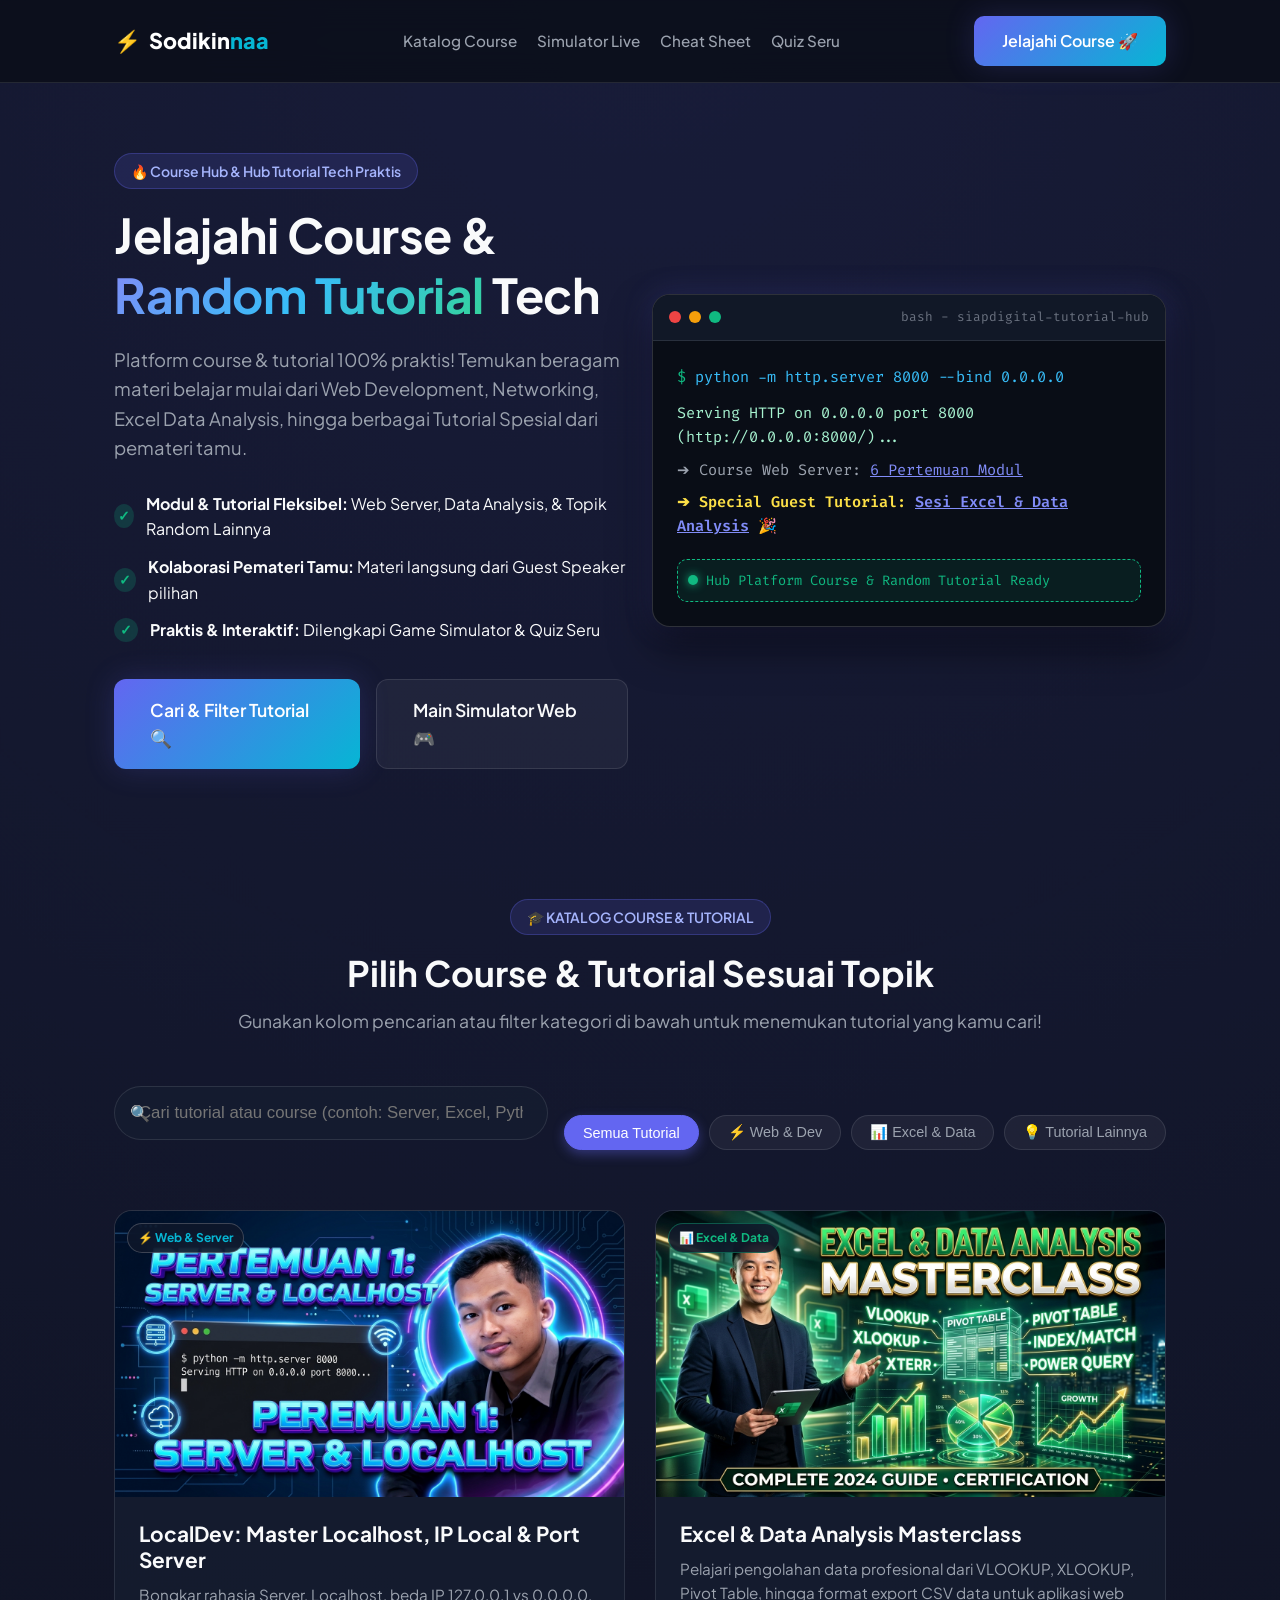
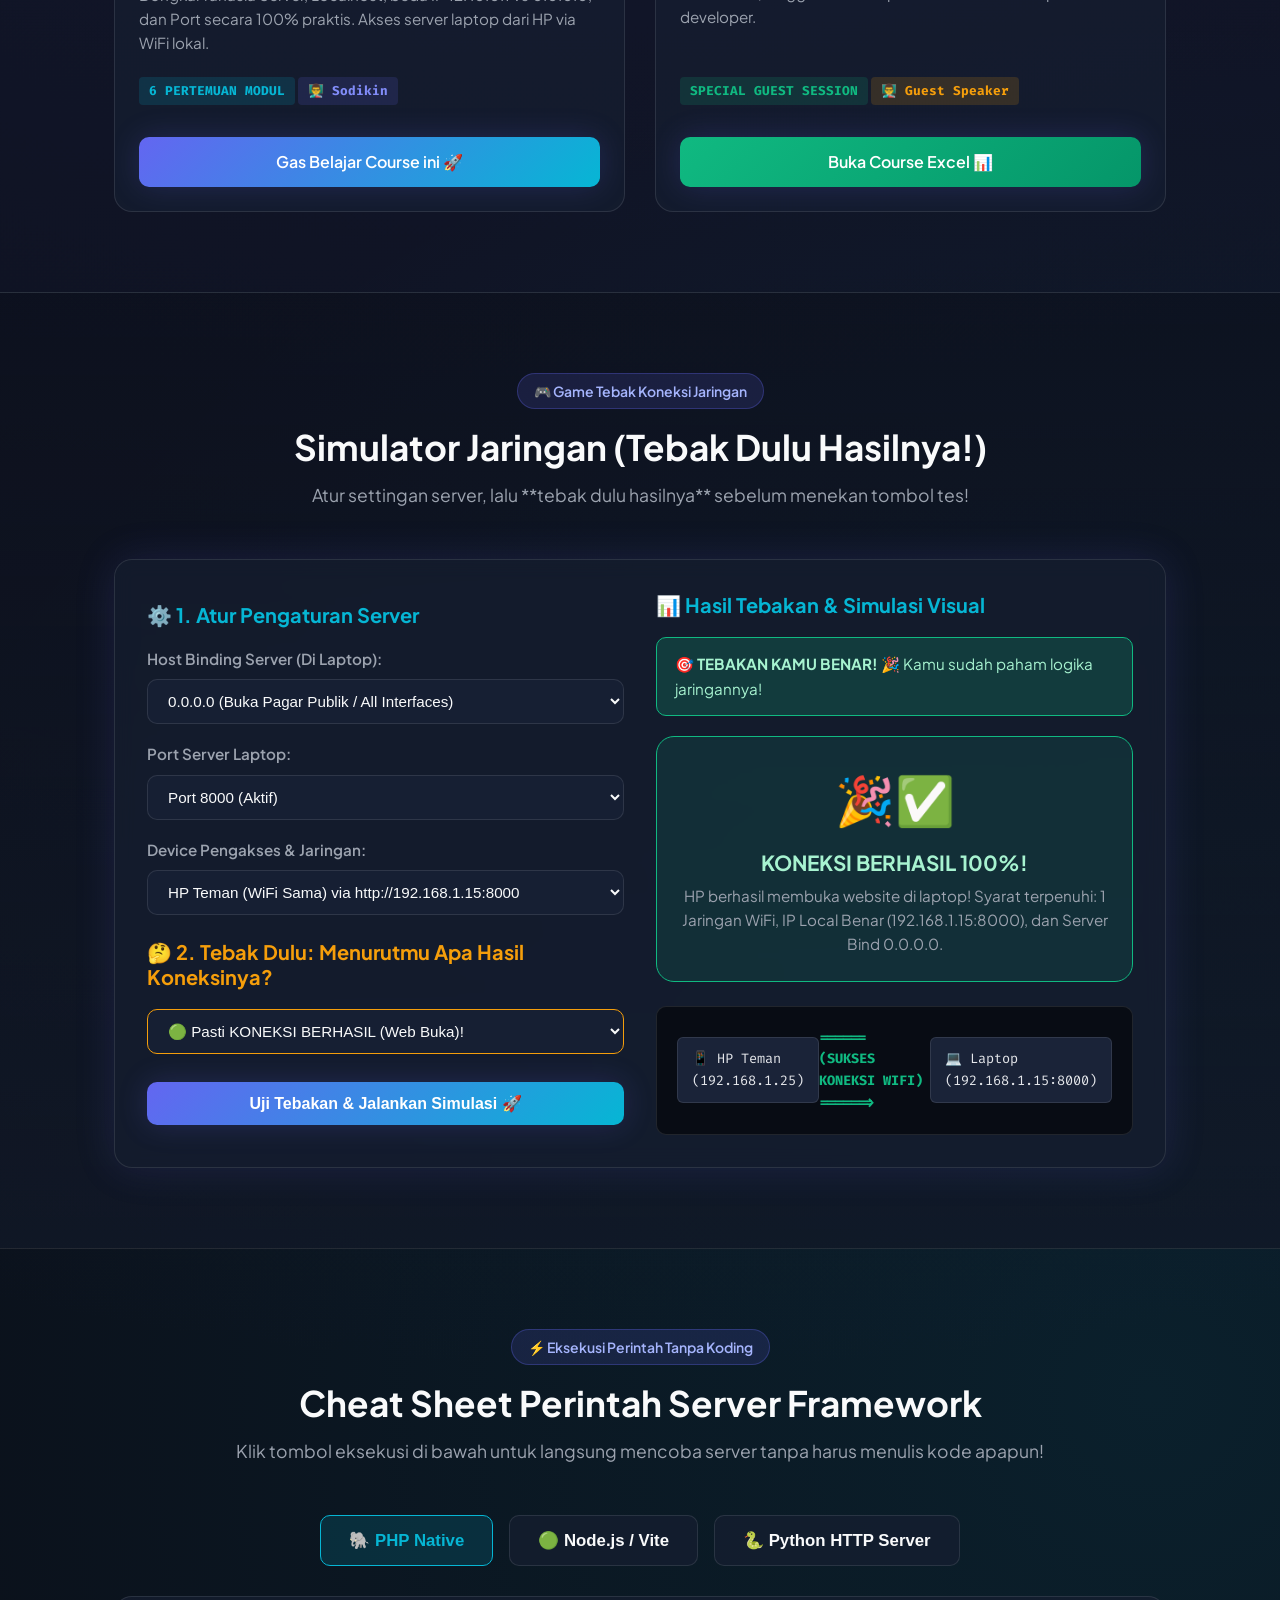
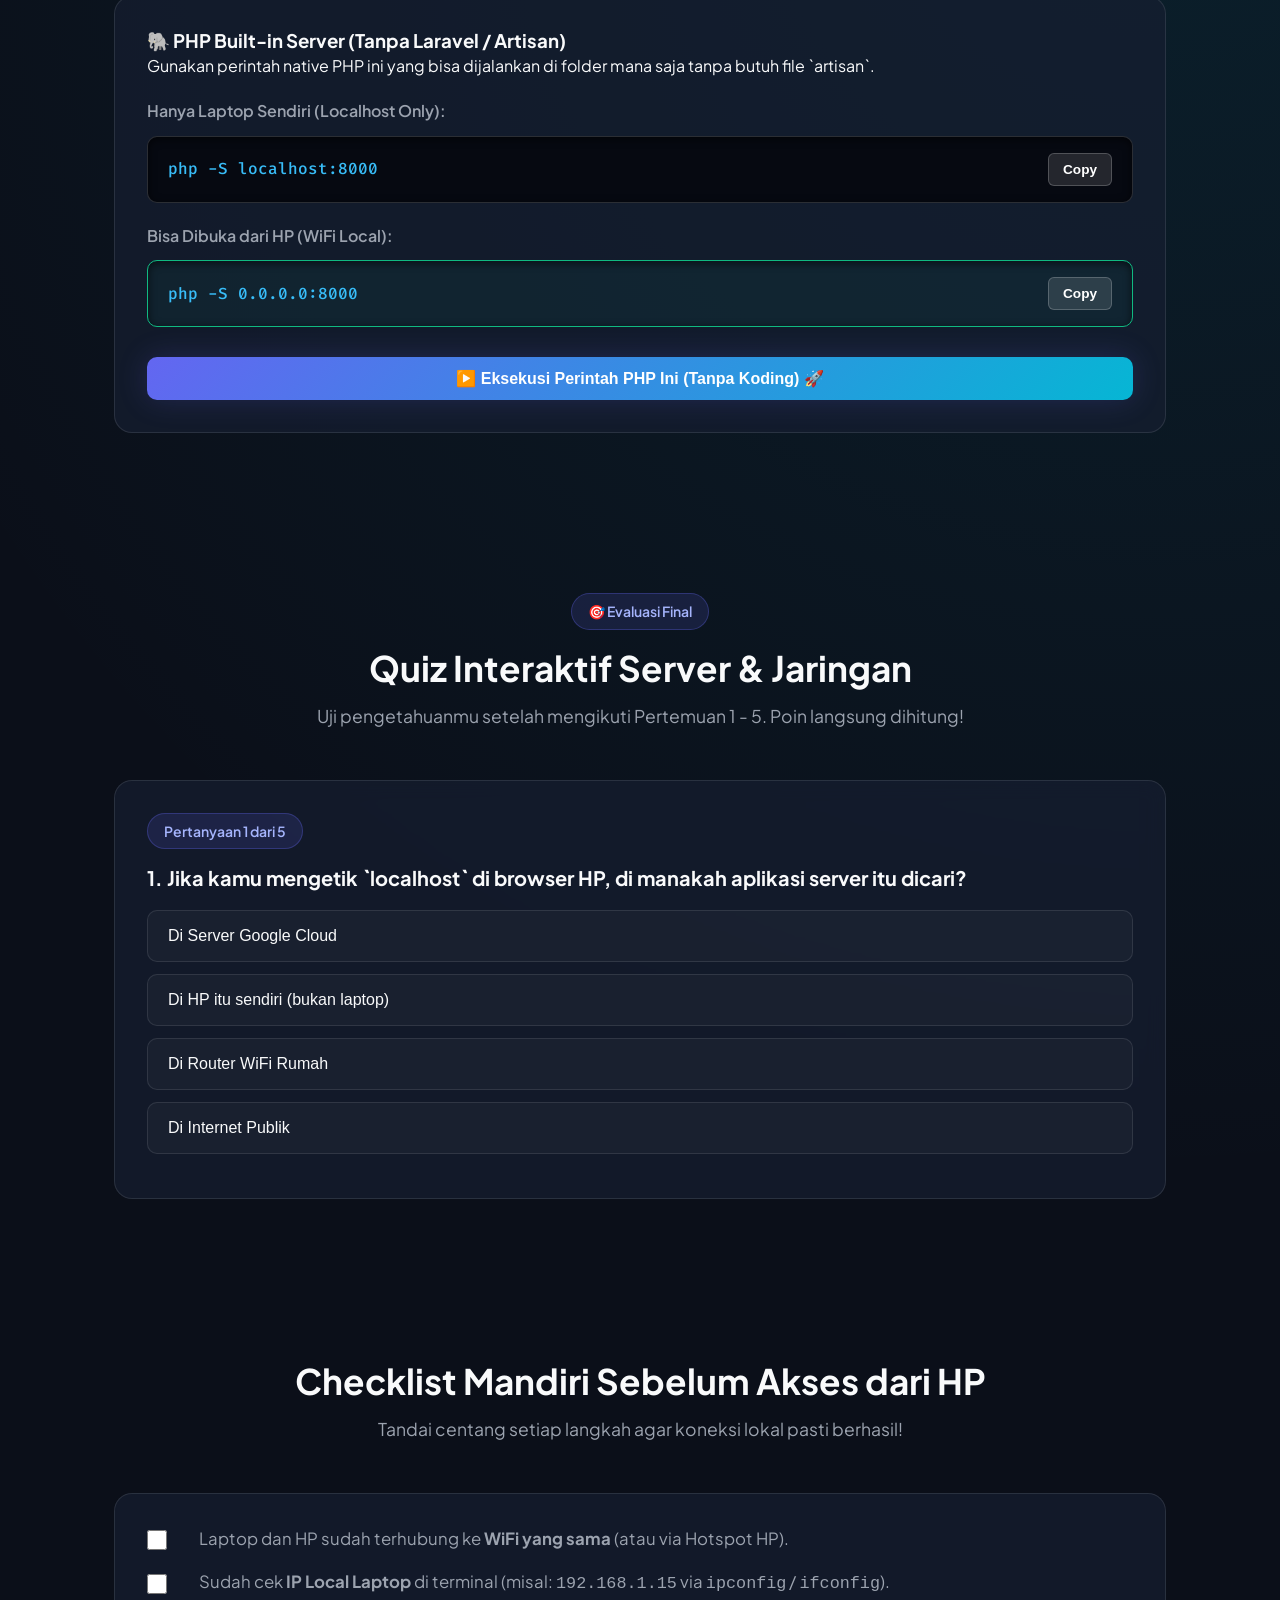
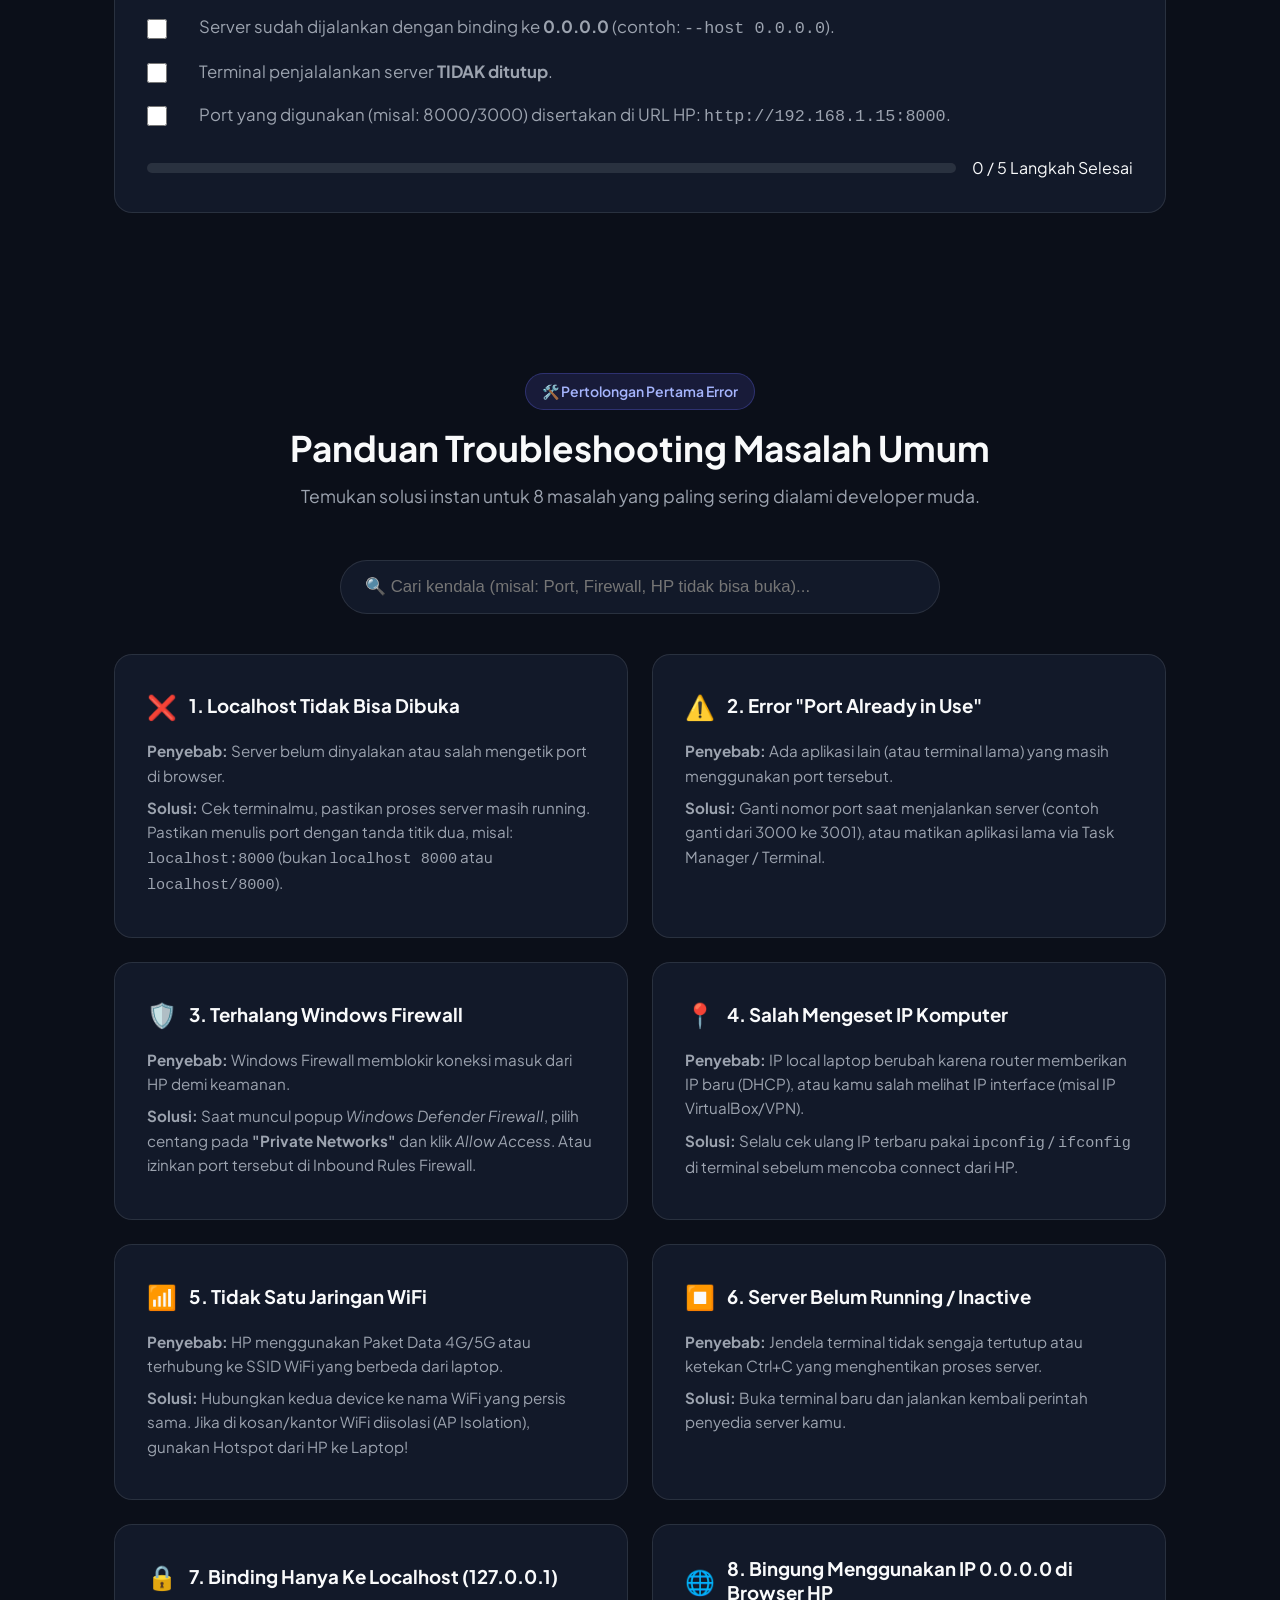
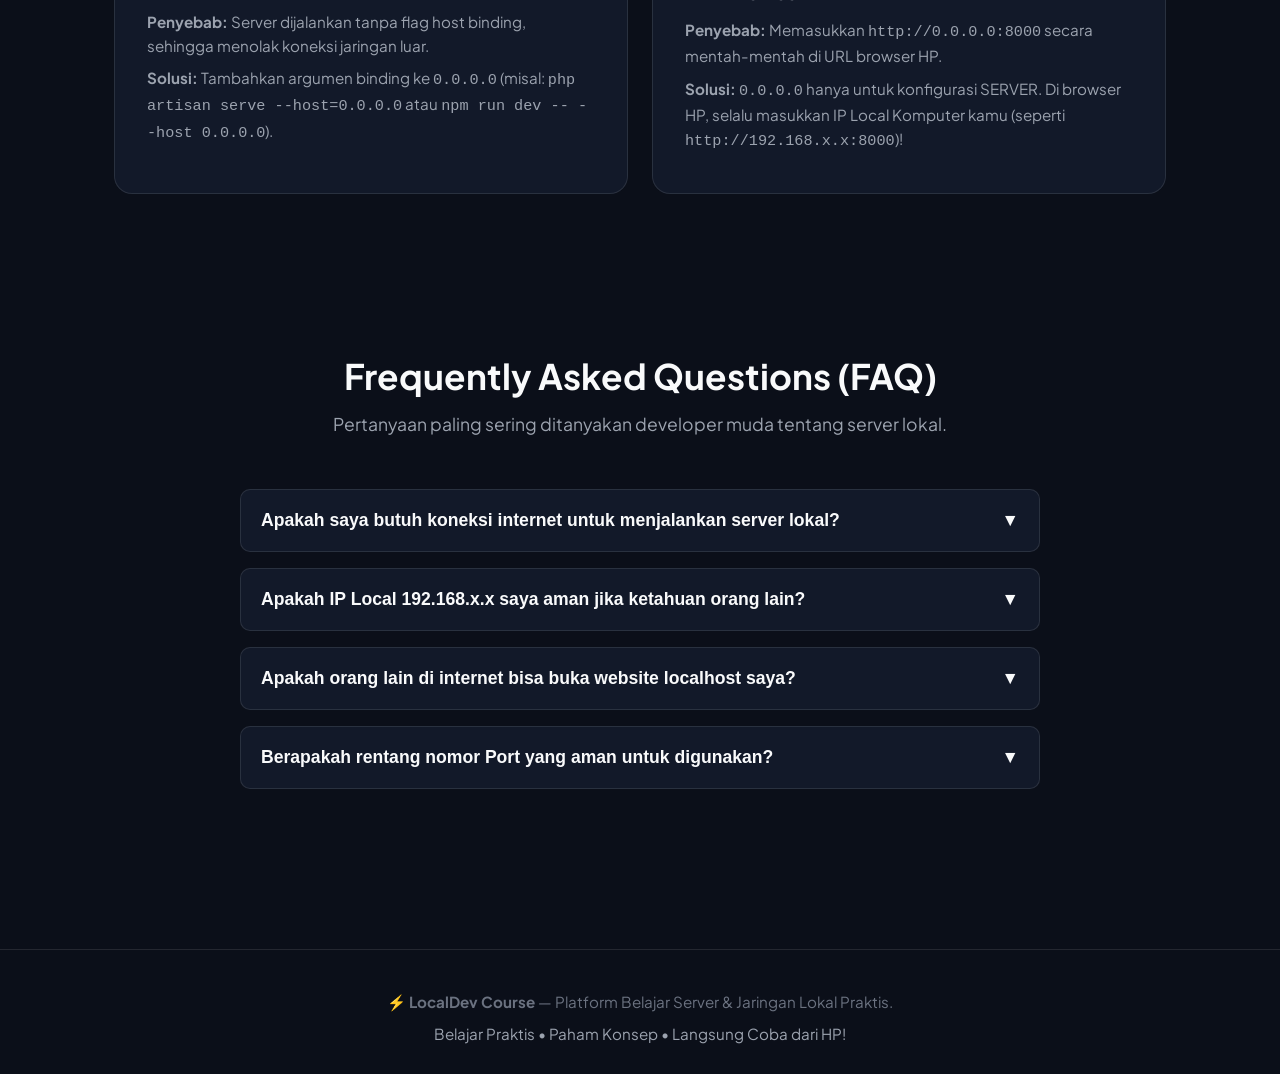
==== commit 0edc937b: "refactor: Remove detailed meeting cards section from homepage catalog" ====
--- a/index.html
+++ b/index.html
@@ -21,12 +21,11 @@
             </a>
             <nav class="nav-links">
                 <a href="#katalog">Katalog Course</a>
-                <a href="#silabus">Pertemuan Server</a>
                 <a href="#simulator">Simulator Live</a>
                 <a href="#comparator">Cheat Sheet</a>
                 <a href="#quiz">Quiz Seru</a>
             </nav>
-            <a href="./pertemuan-1/index.html" class="btn btn-primary nav-cta">Mulai Pertemuan 1 🚀</a>
+            <a href="#katalog" class="btn btn-primary nav-cta">Jelajahi Course 🚀</a>
         </div>
     </header>
 
@@ -152,66 +151,6 @@
         </div>
     </section>
 
-    <!-- Silabus Summary Section -->
-    <section id="silabus" class="section silabus-section">
-        <div class="container">
-            <div class="section-header text-center">
-                <div class="badge">📅 Modul Detail Pertemuan LocalDev Server</div>
-                <h2 class="section-title">Modul Pertemuan Web & Server</h2>
-                <p class="section-subtitle">Klik kartu di bawah untuk membuka Landing Page khusus setiap Pertemuan!</p>
-            </div>
-
-            <div class="grid silabus-grid">
-                <!-- P1 -->
-                <a href="./pertemuan-1/index.html" class="card silabus-card" style="text-decoration: none;">
-                    <img src="./pertemuan-1/thumbnail.jpg" alt="Thumbnail Pertemuan 1" class="card-thumbnail">
-                    <span class="p-badge">PERTEMUAN 1</span>
-                    <h3>🖥️ Apa Itu Server & Localhost?</h3>
-                    <p>Buka Landing Page Pertemuan 1: Memahami Server (Warung Makan) & kata kunci `localhost`.</p>
-                    <span class="btn btn-outline" style="margin-top: 15px; width: 100%;">Buka Landing Page 1 →</span>
-                </a>
-                <!-- P2 -->
-                <a href="./pertemuan-2/index.html" class="card silabus-card" style="text-decoration: none;">
-                    <img src="./pertemuan-2/thumbnail.jpg" alt="Thumbnail Pertemuan 2" class="card-thumbnail">
-                    <span class="p-badge">PERTEMUAN 2</span>
-                    <h3>🌐 127.0.0.1 vs 0.0.0.0 (Host Binding)</h3>
-                    <p>Buka Landing Page Pertemuan 2: IP Cermin internal laptop vs Binding 0.0.0.0 untuk pintu luar.</p>
-                    <span class="btn btn-outline" style="margin-top: 15px; width: 100%;">Buka Landing Page 2 →</span>
-                </a>
-                <!-- P3 -->
-                <a href="./pertemuan-3/index.html" class="card silabus-card" style="text-decoration: none;">
-                    <img src="./pertemuan-3/thumbnail.jpg" alt="Thumbnail Pertemuan 3" class="card-thumbnail">
-                    <span class="p-badge">PERTEMUAN 3</span>
-                    <h3>📱 IP Local & Akses Web dari HP</h3>
-                    <p>Buka Landing Page Pertemuan 3: Mencari IP Local laptop (192.168.x.x) & buka di HP.</p>
-                    <span class="btn btn-outline" style="margin-top: 15px; width: 100%;">Buka Landing Page 3 →</span>
-                </a>
-                <!-- P4 -->
-                <a href="./pertemuan-4/index.html" class="card silabus-card" style="text-decoration: none;">
-                    <img src="./pertemuan-4/thumbnail.jpg" alt="Thumbnail Pertemuan 4" class="card-thumbnail">
-                    <span class="p-badge">PERTEMUAN 4</span>
-                    <h3>🚪 Konsep Port Server & Bentrok</h3>
-                    <p>Buka Landing Page Pertemuan 4: Analogi nomor pintu kamar server & solusi port bentrok.</p>
-                    <span class="btn btn-outline" style="margin-top: 15px; width: 100%;">Buka Landing Page 4 →</span>
-                </a>
-                <!-- P5 -->
-                <a href="./pertemuan-5/index.html" class="card silabus-card" style="text-decoration: none;">
-                    <img src="./pertemuan-5/thumbnail.jpg" alt="Thumbnail Pertemuan 5" class="card-thumbnail">
-                    <span class="p-badge">PERTEMUAN 5</span>
-                    <h3>⚡ Perintah Server di Tool Favoritmu</h3>
-                    <p>Buka Landing Page Pertemuan 5: Perintah simpel 1 baris untuk Laravel, Vite, React & Python.</p>
-                    <span class="btn btn-outline" style="margin-top: 15px; width: 100%;">Buka Landing Page 5 →</span>
-                </a>
-                <!-- P6 -->
-                <a href="./pertemuan-6/index.html" class="card silabus-card" style="text-decoration: none;">
-                    <img src="./pertemuan-6/thumbnail.jpg" alt="Thumbnail Pertemuan 6" class="card-thumbnail">
-                    <span class="p-badge">PERTEMUAN 6</span>
-                    <h3>🎯 Evaluasi, Quiz & Troubleshooting</h3>
-                    <p>Buka Landing Page Pertemuan 6: Simulator jaringan, Quiz interaktif & 8 solusi error.</p>
-                    <span class="btn btn-outline" style="margin-top: 15px; width: 100%;">Buka Landing Page 6 →</span>
-                </a>
-            </div>
-        </div>
     </section>
 
     <!-- Interactive Simulator Game with Guess Step -->
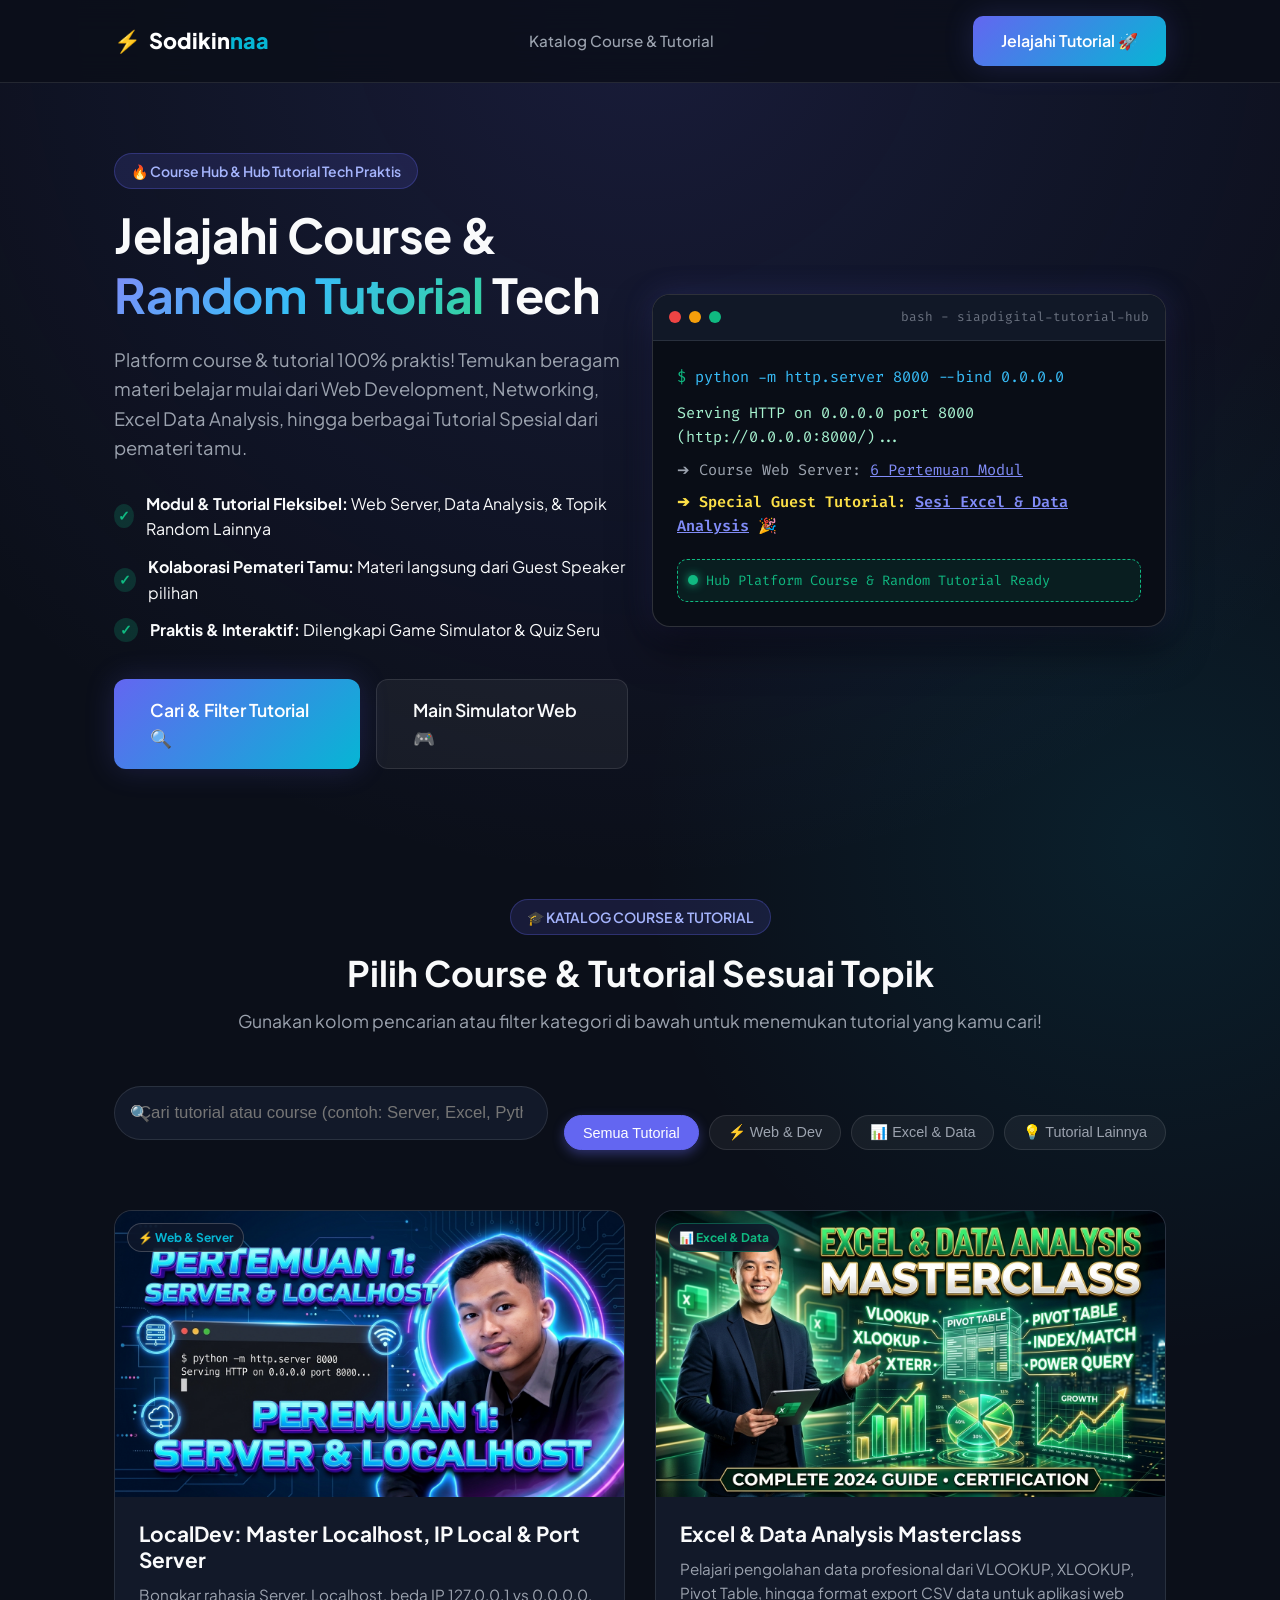
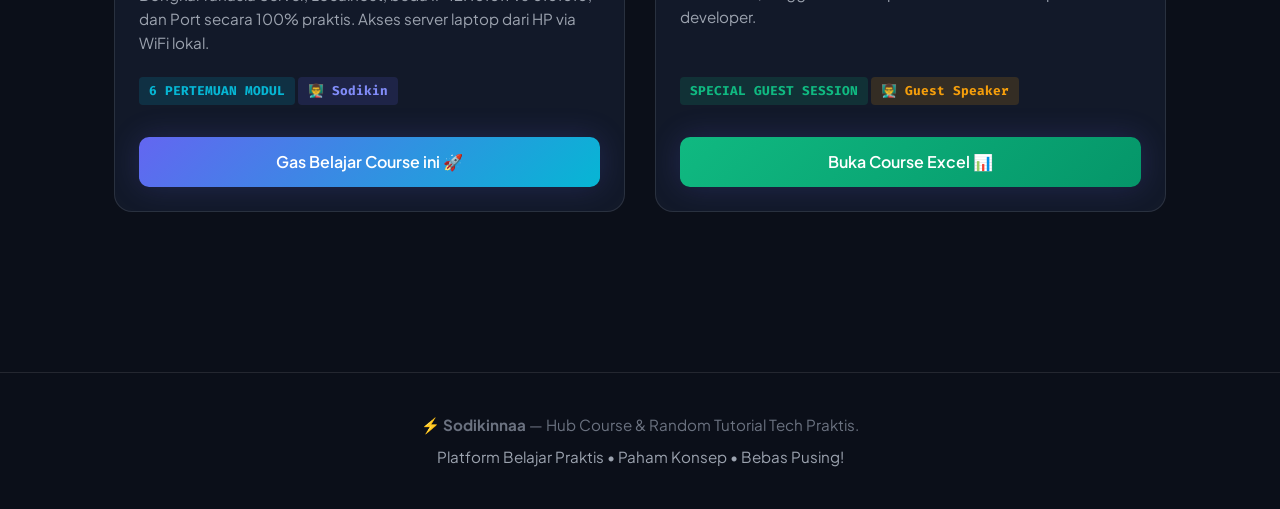
==== commit 51783f0e: "refactor: Remove all course-specific tools, quiz, simulator, and cheat sheets from homepage" ====
--- a/index.html
+++ b/index.html
@@ -20,12 +20,9 @@
                 <span class="logo-text">Sodikin<span class="highlight">naa</span></span>
             </a>
             <nav class="nav-links">
-                <a href="#katalog">Katalog Course</a>
-                <a href="#simulator">Simulator Live</a>
-                <a href="#comparator">Cheat Sheet</a>
-                <a href="#quiz">Quiz Seru</a>
+                <a href="#katalog">Katalog Course & Tutorial</a>
             </nav>
-            <a href="#katalog" class="btn btn-primary nav-cta">Jelajahi Course 🚀</a>
+            <a href="#katalog" class="btn btn-primary nav-cta">Jelajahi Tutorial 🚀</a>
         </div>
     </header>
 
@@ -151,419 +148,11 @@
         </div>
     </section>
 
-    </section>
-
-    <!-- Interactive Simulator Game with Guess Step -->
-    <section id="simulator" class="section simulator-section">
-        <div class="container">
-            <div class="section-header text-center">
-                <div class="badge">🎮 Game Tebak Koneksi Jaringan</div>
-                <h2 class="section-title">Simulator Jaringan (Tebak Dulu Hasilnya!)</h2>
-                <p class="section-subtitle">Atur settingan server, lalu **tebak dulu hasilnya** sebelum menekan tombol tes!</p>
-            </div>
-
-            <div class="card simulator-card">
-                <div class="grid simulator-grid">
-                    <!-- Controls & Guess Input -->
-                    <div class="sim-controls">
-                        <h3>⚙️ 1. Atur Pengaturan Server</h3>
-                        
-                        <div class="sim-group">
-                            <label>Host Binding Server (Di Laptop):</label>
-                            <select id="sim-bind" class="sim-select">
-                                <option value="127.0.0.1">127.0.0.1 (Loopback / Cermin Intern)</option>
-                                <option value="0.0.0.0" selected>0.0.0.0 (Buka Pagar Publik / All Interfaces)</option>
-                            </select>
-                        </div>
-
-                        <div class="sim-group">
-                            <label>Port Server Laptop:</label>
-                            <select id="sim-port" class="sim-select">
-                                <option value="8000">Port 8000 (Aktif)</option>
-                                <option value="3000">Port 3000 (Bentrok dengan Node.js)</option>
-                            </select>
-                        </div>
-
-                        <div class="sim-group">
-                            <label>Device Pengakses & Jaringan:</label>
-                            <select id="sim-device" class="sim-select">
-                                <option value="laptop-localhost">Laptop Sendiri via http://localhost:8000</option>
-                                <option value="hp-wifi-correct" selected>HP Teman (WiFi Sama) via http://192.168.1.15:8000</option>
-                                <option value="hp-wifi-wrong-ip">HP Teman (WiFi Sama) via http://0.0.0.0:8000 (Salah IP)</option>
-                                <option value="hp-cellular">HP Pakai Paket Data 4G/5G (Beda Jaringan)</option>
-                            </select>
-                        </div>
-
-                        <h3 style="margin-top: 24px; color: var(--warning);">🤔 2. Tebak Dulu: Menurutmu Apa Hasil Koneksinya?</h3>
-                        <div class="sim-group">
-                            <select id="sim-guess" class="sim-select" style="border-color: var(--warning);">
-                                <option value="success">🟢 Pasti KONEKSI BERHASIL (Web Buka)!</option>
-                                <option value="refused">🔒 KONEKSI DITOLAK (Locked 127.0.0.1)</option>
-                                <option value="conflict">💥 ERROR PORT BENTROK (Port in Use)</option>
-                                <option value="fail_net">📡 GAGAL (Beda Jaringan / Salah Tulis IP)</option>
-                            </select>
-                        </div>
-
-                        <button class="btn btn-primary w-100" onclick="runSimulation()">Uji Tebakan & Jalankan Simulasi 🚀</button>
-                    </div>
-
-                    <!-- Visual Output & Guess Feedback -->
-                    <div class="sim-visual-box">
-                        <h3>📊 Hasil Tebakan & Simulasi Visual</h3>
-                        
-                        <div id="sim-guess-feedback" class="guess-badge correct">
-                            🎯 Pilih settingan di samping dan tebak hasilnya!
-                        </div>
-
-                        <div id="sim-result-card" class="sim-status-card success">
-                            <div class="sim-icon" id="sim-icon">🎉</div>
-                            <h4 id="sim-status-title">Koneksi Berhasil!</h4>
-                            <p id="sim-status-desc">HP berhasil mengakses website di laptop karena server menggunakan binding 0.0.0.0 dan berada dalam 1 jaringan WiFi yang sama.</p>
-                        </div>
-
-                        <div class="sim-flow-diagram">
-                            <div class="flow-node" id="node-device">📱 HP Teman (192.168.1.25)</div>
-                            <div class="flow-line" id="flow-line">-------------------></div>
-                            <div class="flow-node" id="node-server">💻 Laptop (192.168.1.15:8000)</div>
-                        </div>
-                    </div>
-                </div>
-            </div>
-        </div>
-    </section>
-
-    <!-- Framework Command Comparator Section (Zero-Code Execution) -->
-    <section id="comparator" class="section comparator-section">
-        <div class="container">
-            <div class="section-header text-center">
-                <div class="badge">⚡ Eksekusi Perintah Tanpa Koding</div>
-                <h2 class="section-title">Cheat Sheet Perintah Server Framework</h2>
-                <p class="section-subtitle">Klik tombol eksekusi di bawah untuk langsung mencoba server tanpa harus menulis kode apapun!</p>
-            </div>
-
-            <div class="comparator-wrapper">
-                <div class="lang-selector">
-                    <button class="lang-btn active" onclick="switchLang('php')">🐘 PHP Native</button>
-                    <button class="lang-btn" onclick="switchLang('node')">🟢 Node.js / Vite</button>
-                    <button class="lang-btn" onclick="switchLang('python')">🐍 Python HTTP Server</button>
-                </div>
-
-                <div class="lang-box-container">
-                    <!-- PHP -->
-                    <div id="lang-php" class="lang-card active">
-                        <h3>🐘 PHP Built-in Server (Tanpa Laravel / Artisan)</h3>
-                        <p>Gunakan perintah native PHP ini yang bisa dijalankan di folder mana saja tanpa butuh file `artisan`.</p>
-                        <div class="cmd-group">
-                            <label>Hanya Laptop Sendiri (Localhost Only):</label>
-                            <div class="code-block">
-                                <code>php -S localhost:8000</code>
-                                <button class="copy-btn" onclick="copyCode(this)">Copy</button>
-                            </div>
-                        </div>
-                        <div class="cmd-group">
-                            <label>Bisa Dibuka dari HP (WiFi Local):</label>
-                            <div class="code-block highlight-code">
-                                <code>php -S 0.0.0.0:8000</code>
-                                <button class="copy-btn" onclick="copyCode(this)">Copy</button>
-                            </div>
-                        </div>
-                        
-                        <div style="margin-top: 20px;">
-                            <button class="btn btn-primary w-100" onclick="executeCheatCode('php')">▶️ Eksekusi Perintah PHP Ini (Tanpa Koding) 🚀</button>
-                        </div>
-                        
-                        <div id="term-output-php" class="terminal-card hidden" style="margin-top: 20px; font-size: 0.9rem;"></div>
-                    </div>
-
-                    <!-- Node.js -->
-                    <div id="lang-node" class="lang-card">
-                        <h3>🟢 Node.js & Vite Commands</h3>
-                        <p>Vite / Next.js membatasi akses network demi keamanan default development.</p>
-                        <div class="cmd-group">
-                            <label>Hanya Laptop Sendiri (Localhost Only):</label>
-                            <div class="code-block">
-                                <code>npm run dev</code>
-                                <button class="copy-btn" onclick="copyCode(this)">Copy</button>
-                            </div>
-                        </div>
-                        <div class="cmd-group">
-                            <label>Bisa Dibuka dari HP (WiFi Local):</label>
-                            <div class="code-block highlight-code">
-                                <code>npm run dev -- --host 0.0.0.0</code>
-                                <button class="copy-btn" onclick="copyCode(this)">Copy</button>
-                            </div>
-                        </div>
-                        
-                        <div style="margin-top: 20px;">
-                            <button class="btn btn-primary w-100" onclick="executeCheatCode('node')">▶️ Eksekusi Perintah Node/Vite Ini (Tanpa Koding) 🚀</button>
-                        </div>
-
-                        <div id="term-output-node" class="terminal-card hidden" style="margin-top: 20px; font-size: 0.9rem;"></div>
-                    </div>
-
-                    <!-- Python -->
-                    <div id="lang-python" class="lang-card">
-                        <h3>🐍 Python Server Commands</h3>
-                        <p>Server web praktis bawaan Python tanpa install library/framework tambahan.</p>
-                        <div class="cmd-group">
-                            <label>Hanya Laptop Sendiri (Loopback):</label>
-                            <div class="code-block">
-                                <code>python -m http.server 8000 --bind 127.0.0.1</code>
-                                <button class="copy-btn" onclick="copyCode(this)">Copy</button>
-                            </div>
-                        </div>
-                        <div class="cmd-group">
-                            <label>Bisa Dibuka dari HP (WiFi Local):</label>
-                            <div class="code-block highlight-code">
-                                <code>python -m http.server 8000 --bind 0.0.0.0</code>
-                                <button class="copy-btn" onclick="copyCode(this)">Copy</button>
-                            </div>
-                        </div>
-                        
-                        <div style="margin-top: 20px;">
-                            <button class="btn btn-primary w-100" onclick="executeCheatCode('python')">▶️ Eksekusi Perintah Python Ini (Tanpa Koding) 🚀</button>
-                        </div>
-
-                        <div id="term-output-python" class="terminal-card hidden" style="margin-top: 20px; font-size: 0.9rem;"></div>
-                    </div>
-                </div>
-            </div>
-        </div>
-    </section>
-
-    <!-- Quiz Interaktif Section -->
-    <section id="quiz" class="section quiz-section">
-        <div class="container">
-            <div class="section-header text-center">
-                <div class="badge">🎯 Evaluasi Final</div>
-                <h2 class="section-title">Quiz Interaktif Server & Jaringan</h2>
-                <p class="section-subtitle">Uji pengetahuanmu setelah mengikuti Pertemuan 1 - 5. Poin langsung dihitung!</p>
-            </div>
-
-            <div class="quiz-container card">
-                <div id="quiz-wrapper">
-                    <!-- Dynamic Quiz Rendered via JS -->
-                </div>
-                <div id="quiz-result" class="quiz-result hidden">
-                    <h3>🎉 Hasil Quiz Kamu: <span id="score-text">0/5</span></h3>
-                    <p id="feedback-text"></p>
-                    <button class="btn btn-primary" onclick="resetQuiz()">Coba Lagi 🔄</button>
-                </div>
-            </div>
-        </div>
-    </section>
-
-    <!-- Practical Checklist Section -->
-    <section class="section checklist-section">
-        <div class="container">
-            <div class="section-header text-center">
-                <h2 class="section-title">Checklist Mandiri Sebelum Akses dari HP</h2>
-                <p class="section-subtitle">Tandai centang setiap langkah agar koneksi lokal pasti berhasil!</p>
-            </div>
-
-            <div class="checklist-card card">
-                <ul class="interactive-checklist">
-                    <li>
-                        <label class="check-container">
-                            <input type="checkbox" onchange="updateChecklistProgress()">
-                            <span class="checkmark"></span>
-                            <span>Laptop dan HP sudah terhubung ke <strong>WiFi yang sama</strong> (atau via Hotspot HP).</span>
-                        </label>
-                    </li>
-                    <li>
-                        <label class="check-container">
-                            <input type="checkbox" onchange="updateChecklistProgress()">
-                            <span class="checkmark"></span>
-                            <span>Sudah cek <strong>IP Local Laptop</strong> di terminal (misal: <code>192.168.1.15</code> via <code>ipconfig</code> / <code>ifconfig</code>).</span>
-                        </label>
-                    </li>
-                    <li>
-                        <label class="check-container">
-                            <input type="checkbox" onchange="updateChecklistProgress()">
-                            <span class="checkmark"></span>
-                            <span>Server sudah dijalankan dengan binding ke <strong>0.0.0.0</strong> (contoh: <code>--host 0.0.0.0</code>).</span>
-                        </label>
-                    </li>
-                    <li>
-                        <label class="check-container">
-                            <input type="checkbox" onchange="updateChecklistProgress()">
-                            <span class="checkmark"></span>
-                            <span>Terminal penjalalankan server <strong>TIDAK ditutup</strong>.</span>
-                        </label>
-                    </li>
-                    <li>
-                        <label class="check-container">
-                            <input type="checkbox" onchange="updateChecklistProgress()">
-                            <span class="checkmark"></span>
-                            <span>Port yang digunakan (misal: 8000/3000) disertakan di URL HP: <code>http://192.168.1.15:8000</code>.</span>
-                        </label>
-                    </li>
-                </ul>
-                <div class="checklist-progress">
-                    <div class="progress-bar"><div id="progress-fill" class="fill" style="width: 0%;"></div></div>
-                    <span id="progress-text">0 / 5 Langkah Selesai</span>
-                </div>
-            </div>
-        </div>
-    </section>
-
-    <!-- Troubleshooting Section -->
-    <section id="troubleshooting" class="section troubleshooting-section">
-        <div class="container">
-            <div class="section-header text-center">
-                <div class="badge">🛠️ Pertolongan Pertama Error</div>
-                <h2 class="section-title">Panduan Troubleshooting Masalah Umum</h2>
-                <p class="section-subtitle">Temukan solusi instan untuk 8 masalah yang paling sering dialami developer muda.</p>
-            </div>
-
-            <div class="search-box">
-                <input type="text" id="trouble-search" placeholder="🔍 Cari kendala (misal: Port, Firewall, HP tidak bisa buka)..." onkeyup="filterTrouble()">
-            </div>
-
-            <div class="grid trouble-grid" id="trouble-list">
-
-                <!-- 1 -->
-                <div class="card trouble-card">
-                    <div class="trouble-header">
-                        <span class="trouble-icon">❌</span>
-                        <h3>1. Localhost Tidak Bisa Dibuka</h3>
-                    </div>
-                    <div class="trouble-body">
-                        <p><strong>Penyebab:</strong> Server belum dinyalakan atau salah mengetik port di browser.</p>
-                        <p><strong>Solusi:</strong> Cek terminalmu, pastikan proses server masih running. Pastikan menulis port dengan tanda titik dua, misal: <code>localhost:8000</code> (bukan <code>localhost 8000</code> atau <code>localhost/8000</code>).</p>
-                    </div>
-                </div>
-
-                <!-- 2 -->
-                <div class="card trouble-card">
-                    <div class="trouble-header">
-                        <span class="trouble-icon">⚠️</span>
-                        <h3>2. Error "Port Already in Use"</h3>
-                    </div>
-                    <div class="trouble-body">
-                        <p><strong>Penyebab:</strong> Ada aplikasi lain (atau terminal lama) yang masih menggunakan port tersebut.</p>
-                        <p><strong>Solusi:</strong> Ganti nomor port saat menjalankan server (contoh ganti dari 3000 ke 3001), atau matikan aplikasi lama via Task Manager / Terminal.</p>
-                    </div>
-                </div>
-
-                <!-- 3 -->
-                <div class="card trouble-card">
-                    <div class="trouble-header">
-                        <span class="trouble-icon">🛡️</span>
-                        <h3>3. Terhalang Windows Firewall</h3>
-                    </div>
-                    <div class="trouble-body">
-                        <p><strong>Penyebab:</strong> Windows Firewall memblokir koneksi masuk dari HP demi keamanan.</p>
-                        <p><strong>Solusi:</strong> Saat muncul popup <i>Windows Defender Firewall</i>, pilih centang pada <strong>"Private Networks"</strong> dan klik <i>Allow Access</i>. Atau izinkan port tersebut di Inbound Rules Firewall.</p>
-                    </div>
-                </div>
-
-                <!-- 4 -->
-                <div class="card trouble-card">
-                    <div class="trouble-header">
-                        <span class="trouble-icon">📍</span>
-                        <h3>4. Salah Mengeset IP Komputer</h3>
-                    </div>
-                    <div class="trouble-body">
-                        <p><strong>Penyebab:</strong> IP local laptop berubah karena router memberikan IP baru (DHCP), atau kamu salah melihat IP interface (misal IP VirtualBox/VPN).</p>
-                        <p><strong>Solusi:</strong> Selalu cek ulang IP terbaru pakai <code>ipconfig</code> / <code>ifconfig</code> di terminal sebelum mencoba connect dari HP.</p>
-                    </div>
-                </div>
-
-                <!-- 5 -->
-                <div class="card trouble-card">
-                    <div class="trouble-header">
-                        <span class="trouble-icon">📶</span>
-                        <h3>5. Tidak Satu Jaringan WiFi</h3>
-                    </div>
-                    <div class="trouble-body">
-                        <p><strong>Penyebab:</strong> HP menggunakan Paket Data 4G/5G atau terhubung ke SSID WiFi yang berbeda dari laptop.</p>
-                        <p><strong>Solusi:</strong> Hubungkan kedua device ke nama WiFi yang persis sama. Jika di kosan/kantor WiFi diisolasi (AP Isolation), gunakan Hotspot dari HP ke Laptop!</p>
-                    </div>
-                </div>
-
-                <!-- 6 -->
-                <div class="card trouble-card">
-                    <div class="trouble-header">
-                        <span class="trouble-icon">⏹️</span>
-                        <h3>6. Server Belum Running / Inactive</h3>
-                    </div>
-                    <div class="trouble-body">
-                        <p><strong>Penyebab:</strong> Jendela terminal tidak sengaja tertutup atau ketekan Ctrl+C yang menghentikan proses server.</p>
-                        <p><strong>Solusi:</strong> Buka terminal baru dan jalankan kembali perintah penyedia server kamu.</p>
-                    </div>
-                </div>
-
-                <!-- 7 -->
-                <div class="card trouble-card">
-                    <div class="trouble-header">
-                        <span class="trouble-icon">🔒</span>
-                        <h3>7. Binding Hanya Ke Localhost (127.0.0.1)</h3>
-                    </div>
-                    <div class="trouble-body">
-                        <p><strong>Penyebab:</strong> Server dijalankan tanpa flag host binding, sehingga menolak koneksi jaringan luar.</p>
-                        <p><strong>Solusi:</strong> Tambahkan argumen binding ke <code>0.0.0.0</code> (misal: <code>php artisan serve --host=0.0.0.0</code> atau <code>npm run dev -- --host 0.0.0.0</code>).</p>
-                    </div>
-                </div>
-
-                <!-- 8 -->
-                <div class="card trouble-card">
-                    <div class="trouble-header">
-                        <span class="trouble-icon">🌐</span>
-                        <h3>8. Bingung Menggunakan IP 0.0.0.0 di Browser HP</h3>
-                    </div>
-                    <div class="trouble-body">
-                        <p><strong>Penyebab:</strong> Memasukkan <code>http://0.0.0.0:8000</code> secara mentah-mentah di URL browser HP.</p>
-                        <p><strong>Solusi:</strong> <code>0.0.0.0</code> hanya untuk konfigurasi SERVER. Di browser HP, selalu masukkan IP Local Komputer kamu (seperti <code>http://192.168.x.x:8000</code>)!</p>
-                    </div>
-                </div>
-
-            </div>
-        </div>
-    </section>
-
-    <!-- FAQ Section -->
-    <section class="section faq-section">
-        <div class="container">
-            <div class="section-header text-center">
-                <h2 class="section-title">Frequently Asked Questions (FAQ)</h2>
-                <p class="section-subtitle">Pertanyaan paling sering ditanyakan developer muda tentang server lokal.</p>
-            </div>
-
-            <div class="faq-accordion">
-                <div class="faq-item">
-                    <button class="faq-question">Apakah saya butuh koneksi internet untuk menjalankan server lokal? <span class="arrow">▼</span></button>
-                    <div class="faq-answer">
-                        <p><strong>TIDAK!</strong> Server lokal dan IP local berjalan di jaringan internal (LAN/WiFi lokal). Tanpa kuota internet pun, HP dan Laptop kamu bisa saling terhubung selama ada sinyal WiFi atau kabel LAN.</p>
-                    </div>
-                </div>
-                <div class="faq-item">
-                    <button class="faq-question">Apakah IP Local 192.168.x.x saya aman jika ketahuan orang lain? <span class="arrow">▼</span></button>
-                    <div class="faq-answer">
-                        <p>Sangat aman! IP Local hanya berlaku di dalam jaringan WiFi rumah/sekolahmu sendiri. Orang di luar jaringan WiFi tidak bisa mengakses laptopmu hanya dengan IP 192.168.x.x tersebut.</p>
-                    </div>
-                </div>
-                <div class="faq-item">
-                    <button class="faq-question">Apakah orang lain di internet bisa buka website localhost saya? <span class="arrow">▼</span></button>
-                    <div class="faq-answer">
-                        <p>Tidak bisa. Localhost dan IP Local terisolasi di ruangan/WiFi tempat kamu berada. Hanya device yang tersambung ke jaringan router yang sama yang bisa mengaksesnya (jika server diset ke 0.0.0.0).</p>
-                    </div>
-                </div>
-                <div class="faq-item">
-                    <button class="faq-question">Berapakah rentang nomor Port yang aman untuk digunakan? <span class="arrow">▼</span></button>
-                    <div class="faq-answer">
-                        <p>Disarankan menggunakan port di atas 1024, seperti 3000, 5000, 8000, 8080, 9000. Port 1-1023 adalah system port khusus OS (misal Port 80 untuk HTTP, Port 443 untuk HTTPS).</p>
-                    </div>
-                </div>
-            </div>
-        </div>
-    </section>
-
     <!-- Footer -->
     <footer class="footer">
         <div class="container text-center">
-            <p>⚡ <strong>LocalDev Course</strong> — Platform Belajar Server & Jaringan Lokal Praktis.</p>
-            <p class="footer-sub">Belajar Praktis • Paham Konsep • Langsung Coba dari HP!</p>
+            <p>⚡ <strong>Sodikinnaa</strong> — Hub Course & Random Tutorial Tech Praktis.</p>
+            <p class="footer-sub">Platform Belajar Praktis • Paham Konsep • Bebas Pusing!</p>
         </div>
     </footer>
 
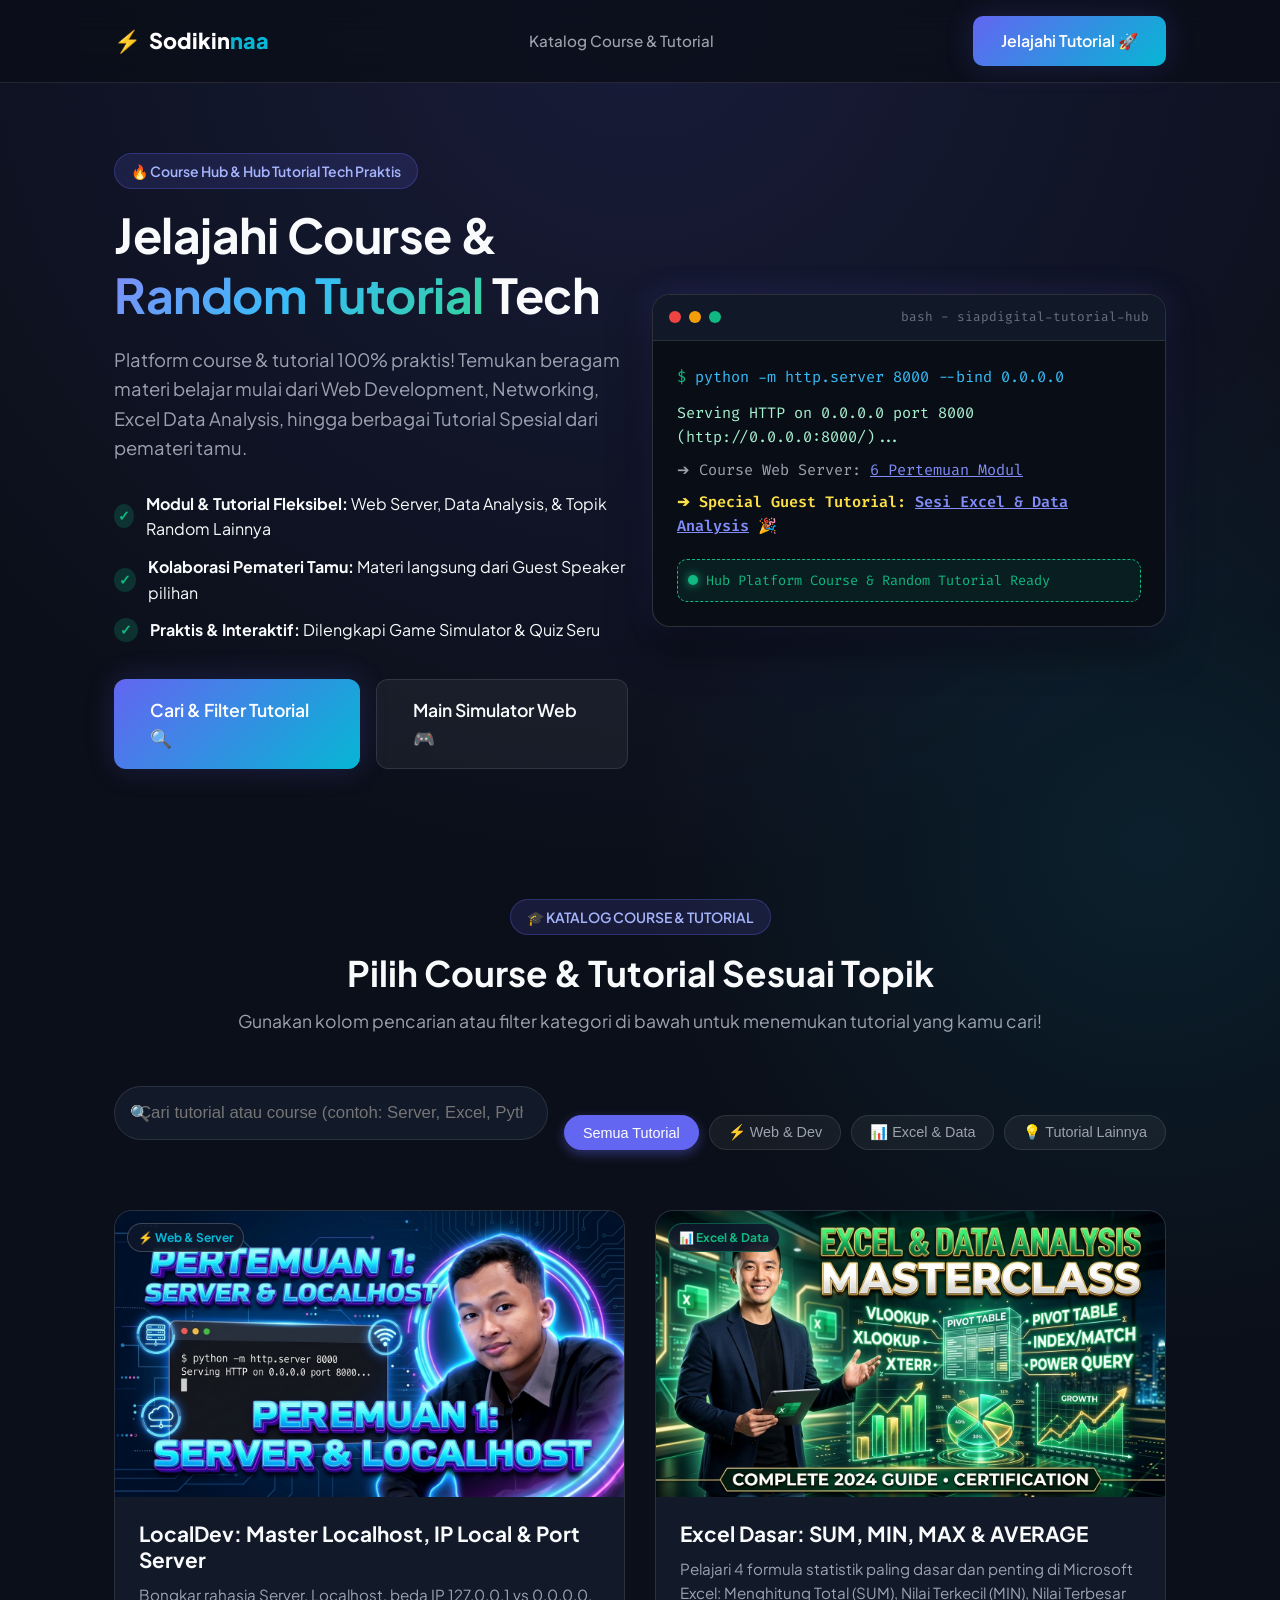
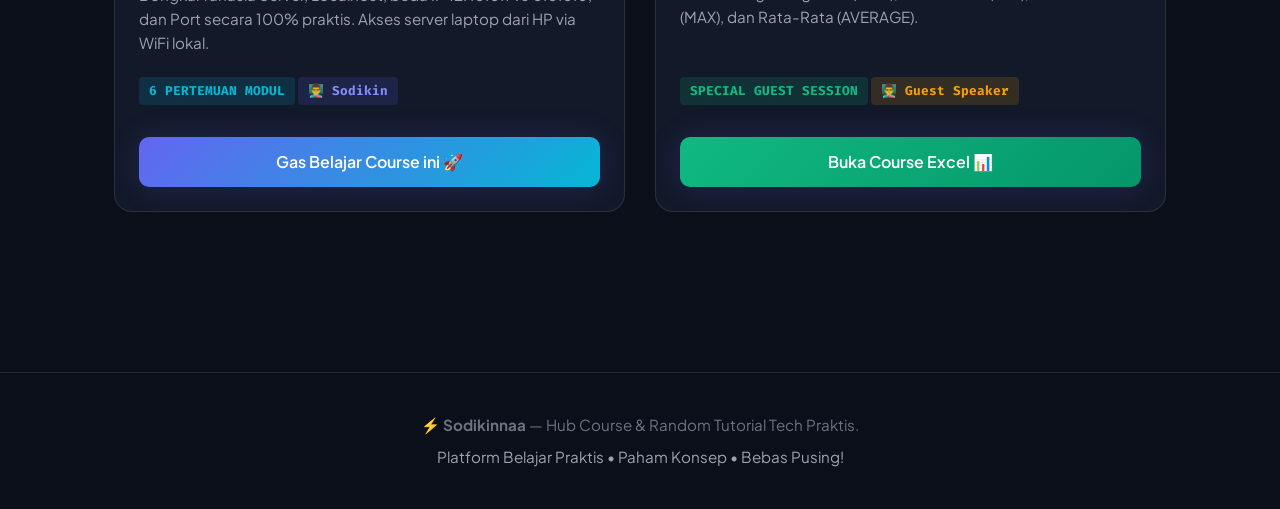
==== commit c6975619: "feat: Focus Excel course on SUM, MIN, MAX, and AVERAGE formulas with interactive live simulator" ====
--- a/index.html
+++ b/index.html
@@ -133,9 +133,9 @@
                         <span class="course-topic-tag" style="color: #10B981; border-color: rgba(16, 185, 129, 0.4);">📊 Excel & Data</span>
                     </div>
                     <div class="course-body">
-                        <h3 class="course-title">Excel & Data Analysis Masterclass</h3>
+                        <h3 class="course-title">Excel Dasar: SUM, MIN, MAX & AVERAGE</h3>
                         <p class="course-desc">
-                            Pelajari pengolahan data profesional dari VLOOKUP, XLOOKUP, Pivot Table, hingga format export CSV data untuk aplikasi web developer.
+                            Pelajari 4 formula statistik paling dasar dan penting di Microsoft Excel: Menghitung Total (SUM), Nilai Terkecil (MIN), Nilai Terbesar (MAX), dan Rata-Rata (AVERAGE).
                         </p>
                         <div style="margin-bottom: 20px;">
                             <span class="p-badge" style="background: rgba(16, 185, 129, 0.15); color: #10B981;">SPECIAL GUEST SESSION</span>
